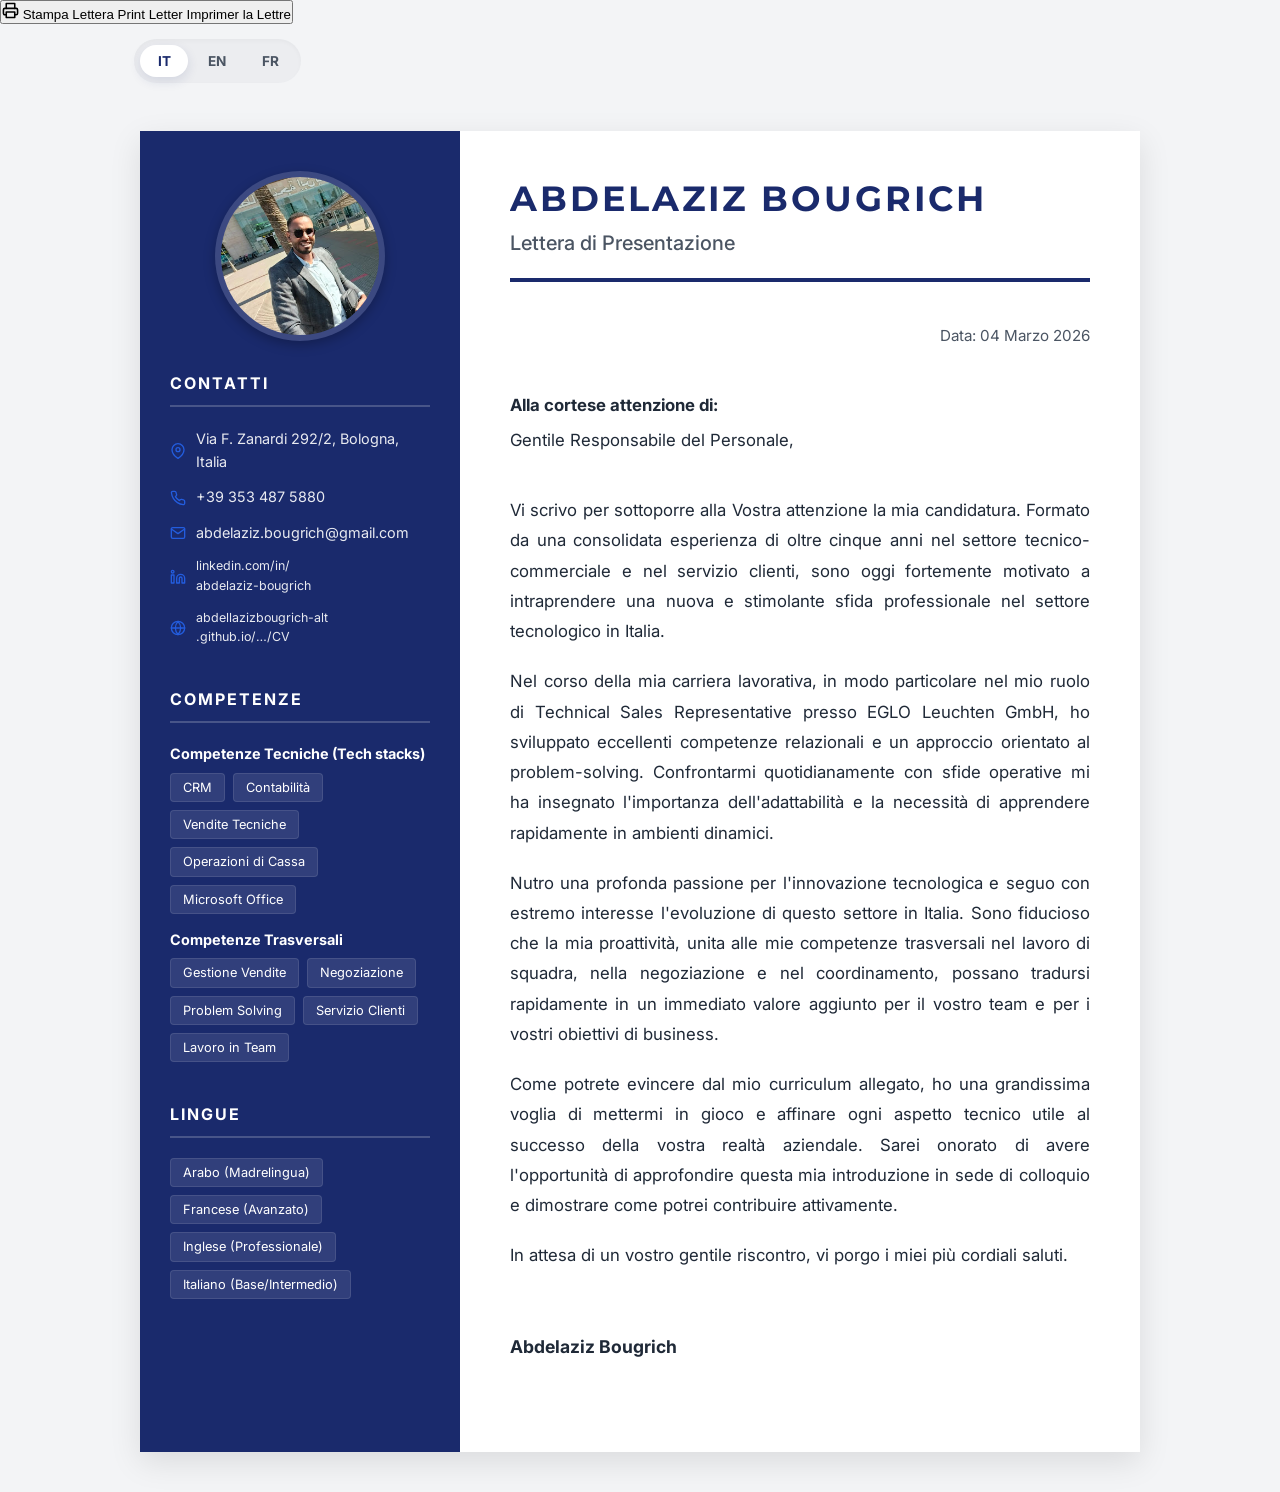
==== lettera.html @ 595cf54c "updates" ====
<!DOCTYPE html>
<html lang="it">

<head>
    <meta charset="UTF-8">
    <meta name="viewport" content="width=device-width, initial-scale=1.0">
    <title>Lettera di Presentazione | Abdelaziz Bougrich</title>
    <!-- SEO & Accessibility -->
    <meta name="description" content="Lettera di Presentazione professionale di Abdelaziz Bougrich.">
    <link rel="icon" type="image/svg+xml"
        href="data:image/svg+xml,<svg xmlns='http://www.w3.org/2000/svg' viewBox='0 0 32 32'><rect width='32' height='32' rx='6' fill='%231a2a6c'/><text x='16' y='22' font-family='sans-serif' font-size='13' font-weight='700' fill='white' text-anchor='middle'>AB</text></svg>">
    <link rel="stylesheet" href="style.css">
</head>

<body>
    <!-- Language Toggles -->
    <input type="radio" name="lang-switch" id="lang-it" checked class="lang-toggle">
    <input type="radio" name="lang-switch" id="lang-en" class="lang-toggle">
    <input type="radio" name="lang-switch" id="lang-fr" class="lang-toggle">

    <!-- Floating Print Button (CSS-driven language label) -->
    <button class="print-btn no-print" onclick="window.print()" aria-label="Print">
        <svg xmlns="http://www.w3.org/2000/svg" width="17" height="17" viewBox="0 0 24 24" fill="none"
            stroke="currentColor" stroke-width="2.2" stroke-linecap="round" stroke-linejoin="round">
            <polyline points="6 9 6 2 18 2 18 9" />
            <path d="M6 18H4a2 2 0 0 1-2-2v-5a2 2 0 0 1 2-2h16a2 2 0 0 1 2 2v5a2 2 0 0 1-2 2h-2" />
            <rect x="6" y="14" width="12" height="8" />
        </svg>
        <span class="print-label-it">Stampa Lettera</span>
        <span class="print-label-en">Print Letter</span>
        <span class="print-label-fr">Imprimer la Lettre</span>
    </button>

    <div class="top-bar no-print">
        <div class="lang-controls">
            <label for="lang-it" class="lang-btn">IT</label>
            <label for="lang-en" class="lang-btn">EN</label>
            <label for="lang-fr" class="lang-btn">FR</label>
        </div>
    </div>

    <div class="cv-wrapper">
        <!-- Sidebar: Info, Skills, Languages -->
        <aside class="sidebar">
            <div class="photo-container">
                <img src="profile-placeholder.jpg" alt="Abdelaziz Bougrich" class="profile-photo">
            </div>

            <div class="sidebar-section">
                <h2 data-lang="it">Contatti</h2>
                <h2 data-lang="en">Contact</h2>
                <h2 data-lang="fr">Contacts</h2>

                <div class="contact-info">
                    <p>
                        <svg xmlns="http://www.w3.org/2000/svg" width="16" height="16" viewBox="0 0 24 24" fill="none"
                            stroke="currentColor" stroke-width="2" stroke-linecap="round" stroke-linejoin="round"
                            class="contact-icon">
                            <path d="M21 10c0 7-9 13-9 13s-9-6-9-13a9 9 0 0 1 18 0z"></path>
                            <circle cx="12" cy="10" r="3"></circle>
                        </svg>
                        <span data-lang="it">Via F. Zanardi 292/2, Bologna, Italia</span><span data-lang="en">Via F.
                            Zanardi 292/2, Bologna, Italy</span><span data-lang="fr">Via F. Zanardi 292/2, Bologne,
                            Italie</span>
                    </p>
                    <p>
                        <svg xmlns="http://www.w3.org/2000/svg" width="16" height="16" viewBox="0 0 24 24" fill="none"
                            stroke="currentColor" stroke-width="2" stroke-linecap="round" stroke-linejoin="round"
                            class="contact-icon">
                            <path
                                d="M22 16.92v3a2 2 0 0 1-2.18 2 19.79 19.79 0 0 1-8.63-3.07 19.5 19.5 0 0 1-6-6 19.79 19.79 0 0 1-3.07-8.67A2 2 0 0 1 4.11 2h3a2 2 0 0 1 2 1.72 12.84 12.84 0 0 0 .7 2.81 2 2 0 0 1-.45 2.11L8.09 9.91a16 16 0 0 0 6 6l1.27-1.27a2 2 0 0 1 2.11-.45 12.84 12.84 0 0 0 2.81.7A2 2 0 0 1 22 16.92z">
                            </path>
                        </svg>
                        <a href="tel:+393534875880" style="color: inherit; text-decoration: none;">+39 353 487 5880</a>
                    </p>
                    <p>
                        <svg xmlns="http://www.w3.org/2000/svg" width="16" height="16" viewBox="0 0 24 24" fill="none"
                            stroke="currentColor" stroke-width="2" stroke-linecap="round" stroke-linejoin="round"
                            class="contact-icon">
                            <path d="M4 4h16c1.1 0 2 .9 2 2v12c0 1.1-.9 2-2 2H4c-1.1 0-2-.9-2-2V6c0-1.1.9-2 2-2z">
                            </path>
                            <polyline points="22,6 12,13 2,6"></polyline>
                        </svg>
                        <a href="https://mail.google.com/mail/?view=cm&fs=1&to=abdelaziz.bougrich@gmail.com&su=Candidatura%20-%20Abdelaziz%20Bougrich"
                            target="_blank"
                            style="color: inherit; text-decoration: none;">abdelaziz.bougrich@gmail.com</a>
                    </p>
                    <p>
                        <svg xmlns="http://www.w3.org/2000/svg" width="16" height="16" viewBox="0 0 24 24" fill="none"
                            stroke="currentColor" stroke-width="2" stroke-linecap="round" stroke-linejoin="round"
                            class="contact-icon">
                            <path d="M16 8a6 6 0 0 1 6 6v7h-4v-7a2 2 0 0 0-2-2 2 2 0 0 0-2 2v7h-4v-7a6 6 0 0 1 6-6z">
                            </path>
                            <rect x="2" y="9" width="4" height="12"></rect>
                            <circle cx="4" cy="4" r="2"></circle>
                        </svg>
                        <a href="https://www.linkedin.com/in/abdelaziz-bougrich-a13671155/" target="_blank"
                            style="color: inherit; text-decoration: none; word-break: break-all; font-size: 0.78rem;">linkedin.com/in/<br>abdelaziz-bougrich</a>
                    </p>
                    <p>
                        <svg xmlns="http://www.w3.org/2000/svg" width="16" height="16" viewBox="0 0 24 24" fill="none"
                            stroke="currentColor" stroke-width="2" stroke-linecap="round" stroke-linejoin="round"
                            class="contact-icon">
                            <circle cx="12" cy="12" r="10"></circle>
                            <line x1="2" y1="12" x2="22" y2="12"></line>
                            <path
                                d="M12 2a15.3 15.3 0 0 1 4 10 15.3 15.3 0 0 1-4 10 15.3 15.3 0 0 1-4-10 15.3 15.3 0 0 1 4-10z">
                            </path>
                        </svg>
                        <a href="https://abdellazizbougrich-alt.github.io/Bougrich-abdelaziz-CV/" target="_blank"
                            style="color: inherit; text-decoration: none; word-break: break-all; font-size: 0.78rem;">abdellazizbougrich-alt<br>.github.io/…/CV</a>
                    </p>
                </div>
            </div>

            <div class="sidebar-section">
                <h2 data-lang="it">Competenze</h2>
                <h2 data-lang="en">Skills</h2>
                <h2 data-lang="fr">Compétences</h2>

                <strong style="display: block; margin-bottom: 8px; font-size: 0.9em; color: var(--accent);"
                    data-lang="it">Competenze Tecniche (Tech stacks)</strong>
                <strong style="display: block; margin-bottom: 8px; font-size: 0.9em; color: var(--accent);"
                    data-lang="en">Hard Skills (Tech stacks)</strong>
                <strong style="display: block; margin-bottom: 8px; font-size: 0.9em; color: var(--accent);"
                    data-lang="fr">Compétences Techniques</strong>

                <div class="skills-list" style="margin-bottom: 15px;">
                    <span class="skill-pill">CRM</span>
                    <span class="skill-pill" data-lang="it">Contabilità</span><span class="skill-pill"
                        data-lang="en">Accounting</span><span class="skill-pill" data-lang="fr">Comptabilité</span>
                    <span class="skill-pill" data-lang="it">Vendite Tecniche</span><span class="skill-pill"
                        data-lang="en">Technical Sales</span><span class="skill-pill" data-lang="fr">Ventes
                        Techniques</span>
                    <span class="skill-pill" data-lang="it">Operazioni di Cassa</span><span class="skill-pill"
                        data-lang="en">Cashiering</span><span class="skill-pill" data-lang="fr">Tenue de Caisse</span>
                    <span class="skill-pill">Microsoft Office</span>
                </div>

                <strong style="display: block; margin-bottom: 8px; font-size: 0.9em; color: var(--accent);"
                    data-lang="it">Competenze Trasversali</strong>
                <strong style="display: block; margin-bottom: 8px; font-size: 0.9em; color: var(--accent);"
                    data-lang="en">Soft Skills</strong>
                <strong style="display: block; margin-bottom: 8px; font-size: 0.9em; color: var(--accent);"
                    data-lang="fr">Compétences Transversales</strong>

                <div class="skills-list">
                    <span class="skill-pill" data-lang="it">Gestione Vendite</span><span class="skill-pill"
                        data-lang="en">Sales Management</span><span class="skill-pill" data-lang="fr">Gestion des
                        Ventes</span>
                    <span class="skill-pill" data-lang="it">Negoziazione</span><span class="skill-pill"
                        data-lang="en">Negotiation</span><span class="skill-pill" data-lang="fr">Négociation</span>
                    <span class="skill-pill" data-lang="it">Problem Solving</span><span class="skill-pill"
                        data-lang="en">Problem Solving</span><span class="skill-pill" data-lang="fr">Résolution de
                        Problèmes</span>
                    <span class="skill-pill" data-lang="it">Servizio Clienti</span><span class="skill-pill"
                        data-lang="en">Customer Service</span><span class="skill-pill" data-lang="fr">Service
                        Client</span>
                    <span class="skill-pill" data-lang="it">Lavoro in Team</span><span class="skill-pill"
                        data-lang="en">Teamwork</span><span class="skill-pill" data-lang="fr">Travail en Équipe</span>
                </div>
            </div>

            <div class="sidebar-section">
                <h2 data-lang="it">Lingue</h2>
                <h2 data-lang="en">Languages</h2>
                <h2 data-lang="fr">Langues</h2>
                <div class="languages-list">
                    <span class="skill-pill" data-lang="it">Arabo (Madrelingua)</span><span class="skill-pill"
                        data-lang="en">Arabic (Native)</span><span class="skill-pill" data-lang="fr">Arabe
                        (Maternel)</span>
                    <span class="skill-pill" data-lang="it">Francese (Avanzato)</span><span class="skill-pill"
                        data-lang="en">French (Advanced)</span><span class="skill-pill" data-lang="fr">Français
                        (Avancé)</span>
                    <span class="skill-pill" data-lang="it">Inglese (Professionale)</span><span class="skill-pill"
                        data-lang="en">English (Professional)</span><span class="skill-pill" data-lang="fr">Anglais
                        (Professionnel)</span>
                    <span class="skill-pill" data-lang="it">Italiano (Base/Intermedio)</span><span class="skill-pill"
                        data-lang="en">Italian (Basic/Interm.)</span><span class="skill-pill" data-lang="fr">Italien
                        (Base/Interm.)</span>
                </div>
            </div>
        </aside>

        <!-- Main Content: Cover Letter Text -->
        <main class="main-content letter-content">
            <header>
                <h1>ABDELAZIZ BOUGRICH</h1>
                <p class="subtitle" data-lang="it">Lettera di Presentazione</p>
                <p class="subtitle" data-lang="en">Cover Letter</p>
                <p class="subtitle" data-lang="fr">Lettre de Motivation</p>
            </header>

            <section class="letter-body">
                <p class="letter-date" data-lang="it">Data: 04 Marzo 2026</p>
                <p class="letter-date" data-lang="en">Date: March 04, 2026</p>
                <p class="letter-date" data-lang="fr">Date : 04 Mars 2026</p>

                <div class="letter-recipient" data-lang="it">
                    <p><strong>Alla cortese attenzione di:</strong></p>
                    <p>Gentile Responsabile del Personale,</p>
                </div>
                <div class="letter-recipient" data-lang="en">
                    <p><strong>To the attention of:</strong></p>
                    <p>Dear Hiring Manager,</p>
                </div>
                <div class="letter-recipient" data-lang="fr">
                    <p><strong>À l'attention de :</strong></p>
                    <p>Madame, Monsieur le Responsable du Recrutement,</p>
                </div>

                <div class="letter-text" data-lang="it">
                    <p>Vi scrivo per sottoporre alla Vostra attenzione la mia candidatura. Formato da una consolidata
                        esperienza di oltre cinque anni nel settore tecnico-commerciale e nel servizio clienti, sono
                        oggi fortemente motivato a intraprendere una nuova e stimolante sfida professionale nel settore
                        tecnologico in Italia.</p>
                    <p>Nel corso della mia carriera lavorativa, in modo particolare nel mio ruolo di Technical Sales
                        Representative presso EGLO Leuchten GmbH, ho sviluppato eccellenti competenze relazionali e un
                        approccio orientato al problem-solving. Confrontarmi quotidianamente con sfide operative mi ha
                        insegnato l'importanza dell'adattabilità e la necessità di apprendere rapidamente in ambienti
                        dinamici.</p>
                    <p>Nutro una profonda passione per l'innovazione tecnologica e seguo con estremo interesse
                        l'evoluzione di questo settore in Italia. Sono fiducioso che la mia proattività, unita alle mie
                        competenze trasversali nel lavoro di squadra, nella negoziazione e nel coordinamento, possano
                        tradursi rapidamente in un immediato valore aggiunto per il vostro team e per i vostri obiettivi
                        di business.</p>
                    <p>Come potrete evincere dal mio curriculum allegato, ho una grandissima voglia di mettermi in gioco
                        e affinare ogni aspetto tecnico utile al successo della vostra realtà aziendale. Sarei onorato
                        di avere l'opportunità di approfondire questa mia introduzione in sede di colloquio e dimostrare
                        come potrei contribuire attivamente.</p>
                    <p>In attesa di un vostro gentile riscontro, vi porgo i miei più cordiali saluti.</p>
                </div>

                <div class="letter-text" data-lang="en">
                    <p>I am writing to express my strong interest in joining your team. With a solid background of over
                        five years in technical sales and customer service, I am highly motivated to embark on a new and
                        exciting professional challenge in the technology sector in Italy.</p>
                    <p>Over the course of my career, particularly in my role as a Technical Sales Representative at EGLO
                        Leuchten GmbH, I have developed excellent interpersonal skills and a problem-solving-oriented
                        approach. Facing daily operational challenges has taught me the importance of adaptability and
                        the ability to learn quickly in fast-paced environments.</p>
                    <p>I have a deep passion for technological innovation and closely follow the evolution of this
                        sector in Italy. I am confident that my proactivity, coupled with my soft skills in teamwork,
                        negotiation, and coordination, will quickly translate into immediate added value for your team
                        and business objectives.</p>
                    <p>As you can see from my enclosed resume, I am eager to take on new challenges and refine every
                        technical aspect necessary for the success of your company. I would be honored to have the
                        opportunity to further discuss my qualifications in an interview and demonstrate how I can
                        actively contribute to your organization.</p>
                    <p>I look forward to hearing from you. Sincerely,</p>
                </div>

                <div class="letter-text" data-lang="fr">
                    <p>Je vous écris pour vous soumettre ma candidature. Fort d'une expérience consolidée de plus de
                        cinq ans dans le domaine technico-commercial et le service client, je suis aujourd'hui très
                        motivé pour relever un nouveau défi professionnel stimulant dans le secteur technologique en
                        Italie.</p>
                    <p>Au cours de ma carrière, notamment dans mon rôle de Représentant Technico-Commercial chez EGLO
                        Leuchten GmbH, j'ai développé d'excellentes compétences relationnelles et une approche axée sur
                        la résolution de problèmes. Confronter les défis opérationnels au quotidien m'a appris
                        l'importance de l'adaptabilité et la nécessité d'apprendre rapidement dans des environnements
                        dynamiques.</p>
                    <p>Je nourris une profonde passion pour l'innovation technologique et je suis avec grand intérêt
                        l'évolution de ce secteur en Italie. Je suis convaincu que ma proactivité, associée à mes
                        compétences transversales en travail d'équipe, négociation et coordination, pourront se traduire
                        rapidement par une valeur ajoutée immédiate pour votre équipe et vos objectifs commerciaux.</p>
                    <p>Comme vous pourrez le constater dans mon curriculum vitae ci-joint, j'ai une grande envie de me
                        lancer de nouveaux défis et d'affiner chaque aspect technique utile au succès de votre
                        entreprise. Je serais honoré d'avoir l'opportunité d'approfondir cette introduction lors d'un
                        entretien et de démontrer comment je pourrais contribuer activement.</p>
                    <p>Dans l'attente de votre réponse, je vous prie d'agréer, Madame, Monsieur, l'expression de mes
                        salutations distinguées.</p>
                </div>

                <div class="letter-signature">
                    <p><strong>Abdelaziz Bougrich</strong></p>
                </div>
            </section>
        </main>
    </div>

</body>

</html>
---- style.css ----
@import url('https://fonts.googleapis.com/css2?family=Inter:wght@300;400;500;600;700;800&family=Montserrat:wght@600;700;800&display=swap');

:root {
    /* Color Palette */
    --primary-navy: #1a2a6c;
    --sidebar-text: #ffffff;
    --main-bg: #ffffff;
    --text-dark: #1f2937;
    --text-muted: #4b5563;
    --accent-blue: #2563eb;
    --border-color: #e5e7eb;
    
    /* Typography */
    --font-family: 'Inter', -apple-system, BlinkMacSystemFont, 'Segoe UI', Roboto, sans-serif;
    --font-display: 'Montserrat', 'Inter', sans-serif;
}

* {
    margin: 0;
    padding: 0;
    box-sizing: border-box;
}

body {
    font-family: var(--font-family);
    background-color: #f3f4f6;
    color: var(--text-dark);
    line-height: 1.5;
    -webkit-font-smoothing: antialiased;
}

.cv-wrapper {
    max-width: 1000px;
    margin: 40px auto;
    background: var(--main-bg);
    display: grid;
    grid-template-columns: 320px 1fr;
    min-height: 297mm; /* Standard A4 height */
    box-shadow: 0 10px 30px rgba(0, 0, 0, 0.1);
}

/* ---- Top bar (lang switcher) ---- */
.top-bar {
    max-width: 1060px;
    margin: 0 auto;
    display: flex;
    align-items: center;
    justify-content: flex-start;
    padding: 14px 24px 8px;
    gap: 10px;
}

.lang-controls {
    display: flex;
    gap: 4px;
    background: rgba(229, 231, 235, 0.5);
    padding: 6px;
    border-radius: 30px;
    box-shadow: inset 0 2px 4px rgba(0,0,0,0.03);
}

/* ---- Language Toggle Inputs (hidden) ---- */
.lang-toggle {
    display: none;
}

/* ---- Language Button Pills ---- */
.lang-btn {
    display: inline-flex;
    align-items: center;
    justify-content: center;
    cursor: pointer;
    font-size: 0.85rem;
    font-weight: 700;
    color: var(--text-muted);
    background: transparent;
    padding: 6px 16px;
    border-radius: 20px;
    transition: all 0.3s cubic-bezier(0.4, 0, 0.2, 1);
    min-width: 48px;
    text-align: center;
}

.lang-btn:hover {
    color: var(--primary-navy);
    background: rgba(255, 255, 255, 0.5);
}

/* Active tab highlight */
#lang-it:checked ~ .top-bar .lang-controls label[for="lang-it"],
#lang-en:checked ~ .top-bar .lang-controls label[for="lang-en"],
#lang-fr:checked ~ .top-bar .lang-controls label[for="lang-fr"] {
    background: #fff;
    color: var(--primary-navy);
    box-shadow: 0 4px 12px rgba(26, 42, 108, 0.12);
}

/* ---- Contact Info SVGs ---- */
.contact-info p {
    font-size: 0.95rem;
    line-height: 1.6;
    margin-bottom: 14px;
    display: flex;
    align-items: flex-start;
    gap: 12px;
}

.contact-icon {
    flex-shrink: 0;
    margin-top: 2px;
    color: var(--accent-blue);
}


/* ---- Content Visibility by Language ---- */
/* Inside the CV/Letter wrapper */
#lang-it:checked ~ .cv-wrapper [data-lang]:not([data-lang="it"]),
#lang-en:checked ~ .cv-wrapper [data-lang]:not([data-lang="en"]),
#lang-fr:checked ~ .cv-wrapper [data-lang]:not([data-lang="fr"]) {
    display: none !important;
}

/* CTA bar — outside .cv-wrapper, needs its own rule */
#lang-it:checked ~ .cta-bar [data-lang]:not([data-lang="it"]),
#lang-en:checked ~ .cta-bar [data-lang]:not([data-lang="en"]),
#lang-fr:checked ~ .cta-bar [data-lang]:not([data-lang="fr"]) {
    display: none !important;
}

/* ---- .no-print utility ---- */
@media print {
    .no-print {
        display: none !important;
    }
}

.sidebar {
    background-color: var(--primary-navy);
    color: var(--sidebar-text);
    padding: 40px 30px;
}

.photo-container {
    width: 170px;
    height: 170px;
    margin: 0 auto 30px;
    border-radius: 50%;
    background-color: rgba(255, 255, 255, 0.15);
    padding: 6px;
    box-shadow: 0 4px 12px rgba(0, 0, 0, 0.25);
}

.profile-photo {
    width: 100%;
    height: 100%;
    object-fit: cover;
    border-radius: 50%;
    display: block;
}

.sidebar-section {
    margin-bottom: 40px;
}

.sidebar-section h2 {
    font-size: 1rem;
    text-transform: uppercase;
    letter-spacing: 2px;
    margin-bottom: 20px;
    border-bottom: 2px solid rgba(255, 255, 255, 0.2);
    padding-bottom: 10px;
    font-weight: 700;
}

.contact-info p {
    font-size: 0.9rem;
    margin-bottom: 12px;
    display: flex;
    align-items: center;
    gap: 10px;
    opacity: 0.9;
}

.skills-list, .languages-list {
    display: flex;
    flex-wrap: wrap;
    gap: 8px;
    list-style: none;
}

.skill-pill {
    background: rgba(255, 255, 255, 0.1);
    padding: 4px 12px;
    border-radius: 4px;
    font-size: 0.8rem;
    border: 1px solid rgba(255, 255, 255, 0.1);
}

/* Main Content Styles */
.main-content {
    background: var(--main-bg);
    padding: 50px;
}

header {
    margin-bottom: 40px;
    border-bottom: 4px solid var(--primary-navy);
    padding-bottom: 20px;
}

header h1 {
    font-family: var(--font-display);
    font-size: 2.2rem;
    font-weight: 700;
    color: var(--primary-navy);
    line-height: 1.05;
    letter-spacing: 3px;
    text-transform: uppercase;
    white-space: nowrap;          /* desktop: one line  */
    overflow: hidden;
    text-overflow: ellipsis;
    margin-bottom: 10px;
}

header .subtitle {
    font-size: 1.25rem;
    color: var(--text-muted);
    font-weight: 500;
}

section {
    margin-bottom: 40px;
}

section h2 {
    font-size: 1.4rem;
    color: var(--primary-navy);
    text-transform: uppercase;
    letter-spacing: 1px;
    margin-bottom: 20px;
    display: flex;
    align-items: center;
    gap: 12px;
    font-weight: 700;
}

.profile-grid {
    display: grid;
    gap: 20px;
    margin-bottom: 10px;
}

.profile-variant {
    background: #f9fafb;
    padding: 20px;
    border-left: 4px solid var(--primary-navy);
}

.profile-variant em {
    display: block;
    font-size: 0.75rem;
    font-weight: 700;
    text-transform: uppercase;
    color: var(--text-muted);
    margin-bottom: 8px;
    font-style: normal;
}

.experience-item, .education-item {
    margin-bottom: 25px;
    position: relative;
}

/* Education Timeline layout */
#formazione {
    position: relative;
}

.education-item {
    padding-left: 20px;
}

.education-item::before {
    content: '';
    position: absolute;
    left: 0;
    top: 5px;
    bottom: -25px;
    width: 2px;
    background: var(--border-color);
}

.education-item:last-child::before {
    bottom: 0;
}

.education-item::after {
    content: '';
    position: absolute;
    left: -4px;
    top: 6px;
    width: 10px;
    height: 10px;
    border-radius: 50%;
    background: var(--accent-blue);
    border: 2px solid var(--main-bg);
}

.item-header {
    display: flex;
    justify-content: space-between;
    align-items: flex-start;
    margin-bottom: 5px;
}

.item-title {
    font-size: 1.1rem;
    font-weight: 700;
    color: var(--text-dark);
}

.item-meta {
    font-size: 0.9rem;
    color: var(--accent-blue);
    font-weight: 600;
}

.item-date {
    font-size: 0.85rem;
    color: var(--text-muted);
    font-weight: 500;
}

.item-content {
    font-size: 0.95rem;
    color: var(--text-muted);
}

.item-content ul {
    margin-top: 10px;
    padding-left: 20px;
}

.item-content li {
    margin-bottom: 5px;
}

.gdpr-footer {
    margin-top: 50px;
    padding-top: 20px;
    border-top: 1px solid var(--border-color);
    font-size: 0.75rem;
    color: var(--text-muted);
    font-style: italic;
    line-height: 1.5;
}

/* Letter Specific Styles */
.letter-content {
    display: flex;
    flex-direction: column;
}

.letter-body {
    font-size: 1.05rem;
    line-height: 1.8;
    color: var(--text-dark);
}

.letter-date {
    text-align: right;
    margin-bottom: 40px;
    font-size: 0.95rem;
    color: var(--text-muted);
}

.letter-recipient p {
    margin-bottom: 5px;
}

.letter-recipient {
    margin-bottom: 40px;
}

.letter-text p {
    margin-bottom: 20px;
    text-align: justify;
}

.letter-signature {
    margin-top: 60px;
    font-size: 1.1rem;
}

/* ============================================================
   PRINT — A4 OPTIMISED
   ============================================================ */
@page {
    size: A4;
    margin: 0;
}

@media print {
    /* Disable all animations for print so elements aren't trapped at opacity: 0 */
    *, *::before, *::after {
        animation: none !important;
        transition: none !important;
        opacity: 1 !important;
        transform: none !important;
    }

    /* Hide UI chrome */
    .top-bar,
    .lang-controls,
    .print-btn,
    .cta-bar {
        display: none !important;
    }

    body {
        background: #fff;
        margin: 0;
        padding: 0;
    }

    /* Layout for print */
    .cv-wrapper {
        margin: 0;
        box-shadow: none;
        width: 100%;
        display: flex !important;
        background: #fff;
    }

    /* Sidebar takes fixed width, main takes the rest */
    .sidebar {
        width: 260px;
        flex-shrink: 0;
        background-color: var(--primary-navy) !important;
        -webkit-print-color-adjust: exact;
        print-color-adjust: exact;
        color: #ffffff !important;
        min-height: 100vh;
    }

    .main-content {
        flex: 1;
        padding: 36px 40px;
    }



    /* Force pill colours */
    .skill-pill {
        background: rgba(255,255,255,0.15) !important;
        -webkit-print-color-adjust: exact;
        print-color-adjust: exact;
        border: 1px solid rgba(255,255,255,0.25);
    }

    /* Force profile-variant background */
    .profile-variant {
        background-color: #f3f4f6 !important;
        -webkit-print-color-adjust: exact;
        print-color-adjust: exact;
    }

    /* Shrink typography just a touch for A4 fit */
    header h1 {
        font-size: 2.4rem;
    }



}

/* ============================================================
   RESPONSIVE — TABLET  (max-width: 850px)
   ============================================================ */
@media screen and (max-width: 850px) {
    body {
        background-color: #f3f4f6;
        overflow-x: hidden;          /* prevent horizontal scroll */
    }

    /* Language bar wraps nicely */
    .lang-controls {
        padding: 16px 0 8px;
    }
    .lang-btn {
        padding: 8px 18px;
        font-size: 0.95rem;
    }

    /* Stack sidebar on top of main content */
    .cv-wrapper {
        grid-template-columns: 1fr;
        margin: 20px auto;
        max-width: 100%;
    }

    .sidebar {
        padding: 30px 24px;
        border-radius: 0;
        text-align: center;         /* centre all sidebar text on mobile */
    }

    /* Centre sidebar lists */
    .skills-list,
    .languages-list {
        justify-content: center;
    }

    /* Contact info: left-align for readability */
    .contact-info {
        text-align: left;
    }

    /* Centre the headshot */
    .photo-container {
        width: 140px;
        height: 140px;
        margin: 0 auto 16px;
    }

    /* Centre the availability badge */
    .availability-badge {
        margin: 0 auto 20px;
    }

    /* Main content breathes */
    .main-content {
        padding: 30px 24px;
    }

    /* Name: allow wrap + tighter letter-spacing on tablet */
    header h1 {
        font-size: 1.9rem;
        letter-spacing: 2px;
        white-space: normal;
        overflow: visible;
        text-overflow: clip;
    }
    header .subtitle {
        font-size: 1.05rem;
    }

    section h2 {
        font-size: 1.2rem;
        justify-content: flex-start;
    }

    /* Experience date wraps rather than overlapping */
    .item-header {
        flex-wrap: wrap;
        gap: 4px;
    }
    .item-date {
        width: 100%;
        font-size: 0.8rem;
    }
}

/* ============================================================
   RESPONSIVE — MOBILE  (max-width: 480px)
   ============================================================ */
@media screen and (max-width: 480px) {
    /* Wrapper flush to viewport edges */
    .cv-wrapper {
        margin: 0;
        box-shadow: none;
        border-radius: 0;
    }

    /* Sidebar compact */
    .sidebar {
        padding: 24px 20px;
    }

    /* Smaller headshot */
    .photo-container {
        width: 110px;
        height: 110px;
        margin: 0 auto 20px;
    }

    /* Main content tight padding */
    .main-content {
        padding: 24px 18px;
    }

    /* Hero name — wrap naturally, minimal letter-spacing on phones */
    header h1 {
        font-size: 1.5rem;
        line-height: 1.15;
        letter-spacing: 1px;
        white-space: normal;
        overflow-wrap: break-word;
    }
    header .subtitle {
        font-size: 0.95rem;
    }

    /* Section titles */
    section h2 {
        font-size: 1.05rem;
        letter-spacing: 0.5px;
    }

    /* Profile description text */
    .profile-variant {
        padding: 14px;
        font-size: 0.9rem;
    }

    /* Experience cards */
    .item-title {
        font-size: 0.95rem;
    }
    .item-meta {
        font-size: 0.8rem;
    }
    .item-content {
        font-size: 0.85rem;
    }
    .item-content ul {
        padding-left: 16px;
    }

    /* Skill pills — shrink slightly */
    .skill-pill {
        font-size: 0.72rem;
        padding: 4px 10px;
    }

    /* Language toggle — bigger tap targets */
    .lang-controls {
        padding: 12px 0 6px;
    }
    .lang-btn {
        padding: 10px 20px;
        font-size: 1rem;
        min-width: 56px;
        text-align: center;
        border-radius: 6px;
    }

    /* Letter specifics */
    .letter-date {
        text-align: left;
        margin-bottom: 24px;
    }
    .letter-signature {
        margin-top: 36px;
    }
}

/* ============================================================
   PREMIUM MICRO-ANIMATIONS & INTERACTIONS
   ============================================================ */

/* Page fade-in on load */
@keyframes fadeInUp {
    from {
        opacity: 0;
        transform: translateY(16px);
    }
    to {
        opacity: 1;
        transform: translateY(0);
    }
}

/* === Header Slide-In Animations === */

/* Photo : glisse depuis la gauche + fade-in */
@keyframes slideInFromLeft {
    from {
        opacity: 0;
        transform: translateX(-60px);
    }
    to {
        opacity: 1;
        transform: translateX(0);
    }
}

/* Nom & Titre : glissent depuis la droite + fade-in */
@keyframes slideInFromRight {
    from {
        opacity: 0;
        transform: translateX(60px);
    }
    to {
        opacity: 1;
        transform: translateX(0);
    }
}

@media screen {
    .cv-wrapper {
        animation: fadeInUp 0.55s ease both;
    }

    .sidebar {
        animation: fadeInUp 0.55s 0.05s ease both;
    }

    /* Photo de profil — slide depuis la gauche */
    .photo-container {
        animation: slideInFromLeft 0.9s ease-out both;
    }

    /* Nom (h1) — slide depuis la droite */
    .main-content > header h1 {
        animation: slideInFromRight 0.9s ease-out both;
    }

    /* Titre/Subtitle — slide depuis la droite avec léger délai */
    .main-content > header .subtitle {
        animation: slideInFromRight 0.9s 0.12s ease-out both;
    }

    .main-content > header,
    .main-content > section {
        animation: fadeInUp 0.5s ease both;
    }

    /* Override : le header lui-même n'anime plus globalement
       car ses enfants ont leurs propres animations */
    .main-content > header {
        animation: none;
    }

    .main-content > section:nth-child(2) { animation-delay: 0.10s; }
    .main-content > section:nth-child(3) { animation-delay: 0.18s; }
    .main-content > section:nth-child(4) { animation-delay: 0.26s; }
}

/* Skill pill hover — lift + glow */
.skill-pill {
    transition: transform 0.2s ease, background 0.2s ease, box-shadow 0.2s ease;
    cursor: default;
}

.skill-pill:hover {
    transform: translateY(-3px) scale(1.05);
    background: rgba(255, 255, 255, 0.22);
    box-shadow: 0 4px 10px rgba(0, 0, 0, 0.2);
}

/* Experience card hover — subtle left-accent pulse */
.experience-item {
    transition: box-shadow 0.25s ease, transform 0.2s ease;
    border-radius: 4px;
    padding: 4px 8px;
    margin-left: -8px;
}

.experience-item:hover {
    box-shadow: -3px 0 0 var(--accent-blue), 0 4px 16px rgba(37, 99, 235, 0.08);
    transform: translateX(3px);
}

/* Education item hover */
.education-item {
    transition: transform 0.2s ease;
}

.education-item:hover {
    transform: translateX(4px);
}

/* ============================================================
   FLOATING CTA ACTION BAR
   ============================================================ */
.cta-bar {
    position: fixed;
    bottom: 0;
    left: 0;
    right: 0;
    z-index: 1000;
    display: flex;
    justify-content: center;
    gap: 12px;
    padding: 12px 20px;
    background: rgba(255, 255, 255, 0.92);
    backdrop-filter: blur(12px);
    -webkit-backdrop-filter: blur(12px);
    border-top: 1px solid var(--border-color);
    box-shadow: 0 -4px 20px rgba(0, 0, 0, 0.08);
    transition: transform 0.4s cubic-bezier(0.4, 0, 0.2, 1);
}

/* Mobile Scroll Hiding */
@media screen and (max-width: 850px) {
    .cta-bar.cta-hidden {
        transform: translateY(120%);
    }
}

.cta-btn {
    display: inline-flex;
    align-items: center;
    gap: 8px;
    padding: 10px 20px;
    border-radius: 8px;
    font-family: var(--font-family);
    font-size: 0.88rem;
    font-weight: 700;
    text-decoration: none;
    cursor: pointer;
    transition: transform 0.18s ease, box-shadow 0.18s ease, filter 0.18s ease;
    white-space: nowrap;
}

@media screen and (max-width: 480px) {
    .cta-bar {
        flex-wrap: wrap;
        padding: 10px 14px;
        gap: 8px;
    }
    .cta-btn {
        flex: 1 1 calc(50% - 8px);
        justify-content: center;
        padding: 9px 8px;
        font-size: 0.82rem;
    }
}

.cta-btn:hover {
    transform: translateY(-2px);
    box-shadow: 0 6px 18px rgba(0, 0, 0, 0.18);
    filter: brightness(1.08);
}

/* Print CV button — matches the navy of the brand */
.cta-print {
    background: var(--primary-navy);
    color: #fff;
}

/* PDF / Download button — Slate accent */
.cta-pdf {
    background: #374151;
    color: #fff;
}

/* Email button — Accent Blue */
.cta-email {
    background: var(--accent-blue);
    color: #fff;
}

/* WhatsApp button — WhatsApp green */
.cta-whatsapp {
    background: #25d366;
    color: #fff;
}

/* Push page content up so CTA bar doesn't hide footer */
body {
    padding-bottom: 72px;
}

/* On desktop: move CTA to right-side vertical strip feel */
@media screen and (min-width: 851px) {
    .cta-bar {
        bottom: auto;
        top: 50%;
        left: auto;
        right: 16px;
        transform: translateY(-50%);
        flex-direction: column;
        width: auto;
        border-top: none;
        border-radius: 12px;
        padding: 12px;
        box-shadow: 0 4px 20px rgba(0, 0, 0, 0.12);
        gap: 8px;
    }

    .cta-btn {
        padding: 10px 16px;
        font-size: 0.82rem;
        justify-content: flex-start;
    }

    body {
        padding-bottom: 0;
    }
}

/* Hide CTA on print */
@media print {
    .cta-bar {
        display: none !important;
    }
    body {
        padding-bottom: 0;
    }
}


/* ============================================================
   AVAILABILITY BADGE
   ============================================================ */

/* Blinking green dot */
@keyframes dotBlink {
    0%, 100% { opacity: 1; }
    50%       { opacity: 0.3; }
}

/* Subtle pulse ring — desktop only, fires after slide-in settles */
@keyframes badgePulse {
    0%, 100% { box-shadow: 0 0 0 0   rgba(46, 125, 50, 0.55); }
    60%       { box-shadow: 0 0 0 8px rgba(46, 125, 50, 0);    }
}

.availability-badge {
    display: flex;
    align-items: center;
    gap: 10px;
    background: rgba(46, 125, 50, 0.18);
    border: 1px solid rgba(76, 175, 80, 0.45);
    border-radius: 30px;
    padding: 7px 15px;
    margin: 0 auto 8px;
    width: fit-content;
    max-width: 92%;
    max-height: 80px;          /* needed for collapse transition */
    overflow: hidden;
    /* Smooth show / hide */
    transition:
        opacity        0.4s ease,
        transform      0.35s ease,
        max-height     0.45s ease,
        padding-top    0.35s ease,
        padding-bottom 0.35s ease,
        margin-bottom  0.35s ease,
        border-color   0.3s ease;
}

/* Pulse only on desktop, starts after 1.2s (lets slide-in finish first) */
@media screen and (min-width: 851px) {
    .availability-badge:not(.badge-hidden) {
        animation: badgePulse 3s ease-in-out 1.2s infinite;
    }
}

/* ── Collapsed / hidden state ── */
.availability-badge.badge-hidden {
    opacity: 0;
    transform: translateY(-6px);
    max-height: 0;
    padding-top: 0;
    padding-bottom: 0;
    margin-bottom: 0;
    border-color: transparent;
    pointer-events: none;
}

/* ── Dot ── */
.badge-dot {
    width: 8px;
    height: 8px;
    min-width: 8px;
    border-radius: 50%;
    background: #4caf50;
    animation: dotBlink 2s ease-in-out infinite;
}

/* ── Text block ── */
.badge-text {
    display: flex;
    flex-direction: column;
    gap: 2px;
    line-height: 1.3;
}

.badge-status {
    display: block;
    font-size: 0.72rem;
    font-weight: 700;
    color: #a5d6a7;
    text-transform: uppercase;
    letter-spacing: 0.5px;
}

.badge-notice {
    display: block;
    font-size: 0.67rem;
    color: rgba(255, 255, 255, 0.7);
    font-weight: 400;
}


/* ── Mobile: compact sizing ── */
@media screen and (max-width: 850px) {
    .availability-badge {
        padding: 5px 13px;
        gap: 8px;
    }
    .badge-status { font-size: 0.68rem; }
    .badge-notice { font-size: 0.62rem; }
}

/* ============================================================
   DEGREES MODAL GALLERY
   ============================================================ */
/* Trigger Button - Individual Education Item */
.btn-view-degree {
    background: rgba(37, 99, 235, 0.08); /* Very soft blue background */
    color: var(--accent-blue);
    border: none;
    padding: 6px 14px;
    border-radius: 20px; /* Modern round pill */
    font-family: var(--font-family);
    font-size: 0.75rem;
    font-weight: 600;
    cursor: pointer;
    display: inline-flex;
    align-items: center;
    gap: 6px;
    margin-top: 10px;
    transition: all 0.25s cubic-bezier(0.4, 0, 0.2, 1);
}

.btn-view-degree:hover {
    background: var(--accent-blue);
    color: #fff;
    transform: translateY(-2px);
    box-shadow: 0 4px 12px rgba(37, 99, 235, 0.25);
}

.btn-view-degree svg {
    /* Hardcoded inline but good practice to enforce in CSS */
    flex-shrink: 0;
}

/* Modal Overlay */
.modal {
    display: none;
    position: fixed;
    z-index: 2000;
    left: 0;
    top: 0;
    width: 100%;
    height: 100%;
    background-color: rgba(15, 23, 42, 0.85); /* Deep slate semi-transparent */
    backdrop-filter: blur(8px);
    -webkit-backdrop-filter: blur(8px);
    opacity: 0;
    transition: opacity 0.3s ease;
    align-items: center;
    justify-content: center;
}

/* Modal Content Wrapper */
.modal-content-wrapper {
    position: relative;
    max-width: 900px;
    width: 90%;
    display: flex;
    flex-direction: column;
    align-items: center;
}

/* The Image */
.modal-content {
    max-width: 100%;
    max-height: 80vh;
    border-radius: 8px;
    box-shadow: 0 10px 40px rgba(0,0,0,0.5);
    object-fit: contain;
    background: #fff;
    padding: 10px;
}

/* Caption */
#modalCaption {
    margin-top: 16px;
    color: #fff;
    font-size: 1.1rem;
    font-weight: 600;
    text-align: center;
    letter-spacing: 0.5px;
}

/* Close Button (X) */
.modal-close {
    position: absolute;
    top: 20px;
    right: 30px;
    color: rgba(255, 255, 255, 0.7);
    font-size: 40px;
    font-weight: 300;
    line-height: 1;
    cursor: pointer;
    transition: color 0.2s ease;
    z-index: 2010;
}

.modal-close:hover {
    color: #fff;
}

/* Navigation Buttons (Prev/Next) */
.modal-nav {
    position: absolute;
    top: 50%;
    transform: translateY(-50%);
    background: rgba(255,255,255,0.1);
    color: white;
    border: none;
    padding: 16px;
    cursor: pointer;
    font-size: 24px;
    border-radius: 50%;
    transition: background 0.3s ease, transform 0.2s ease;
    display: flex;
    align-items: center;
    justify-content: center;
    width: 56px;
    height: 56px;
}

.modal-nav:hover {
    background: rgba(255,255,255,0.3);
    transform: translateY(-50%) scale(1.05);
}

.prev-btn {
    left: -70px;
}

.next-btn {
    right: -70px;
}

/* Responsive Modal Adjustments */
@media screen and (max-width: 850px) {
    .modal-close {
        top: 10px;
        right: 20px;
        font-size: 35px;
    }
    .modal-nav {
        width: 44px;
        height: 44px;
        font-size: 18px;
        padding: 10px;
    }
    .prev-btn { left: 10px; }
    .next-btn { right: 10px; }
    
    .modal-content-wrapper {
        width: 100%;
        padding: 0 10px;
    }
}
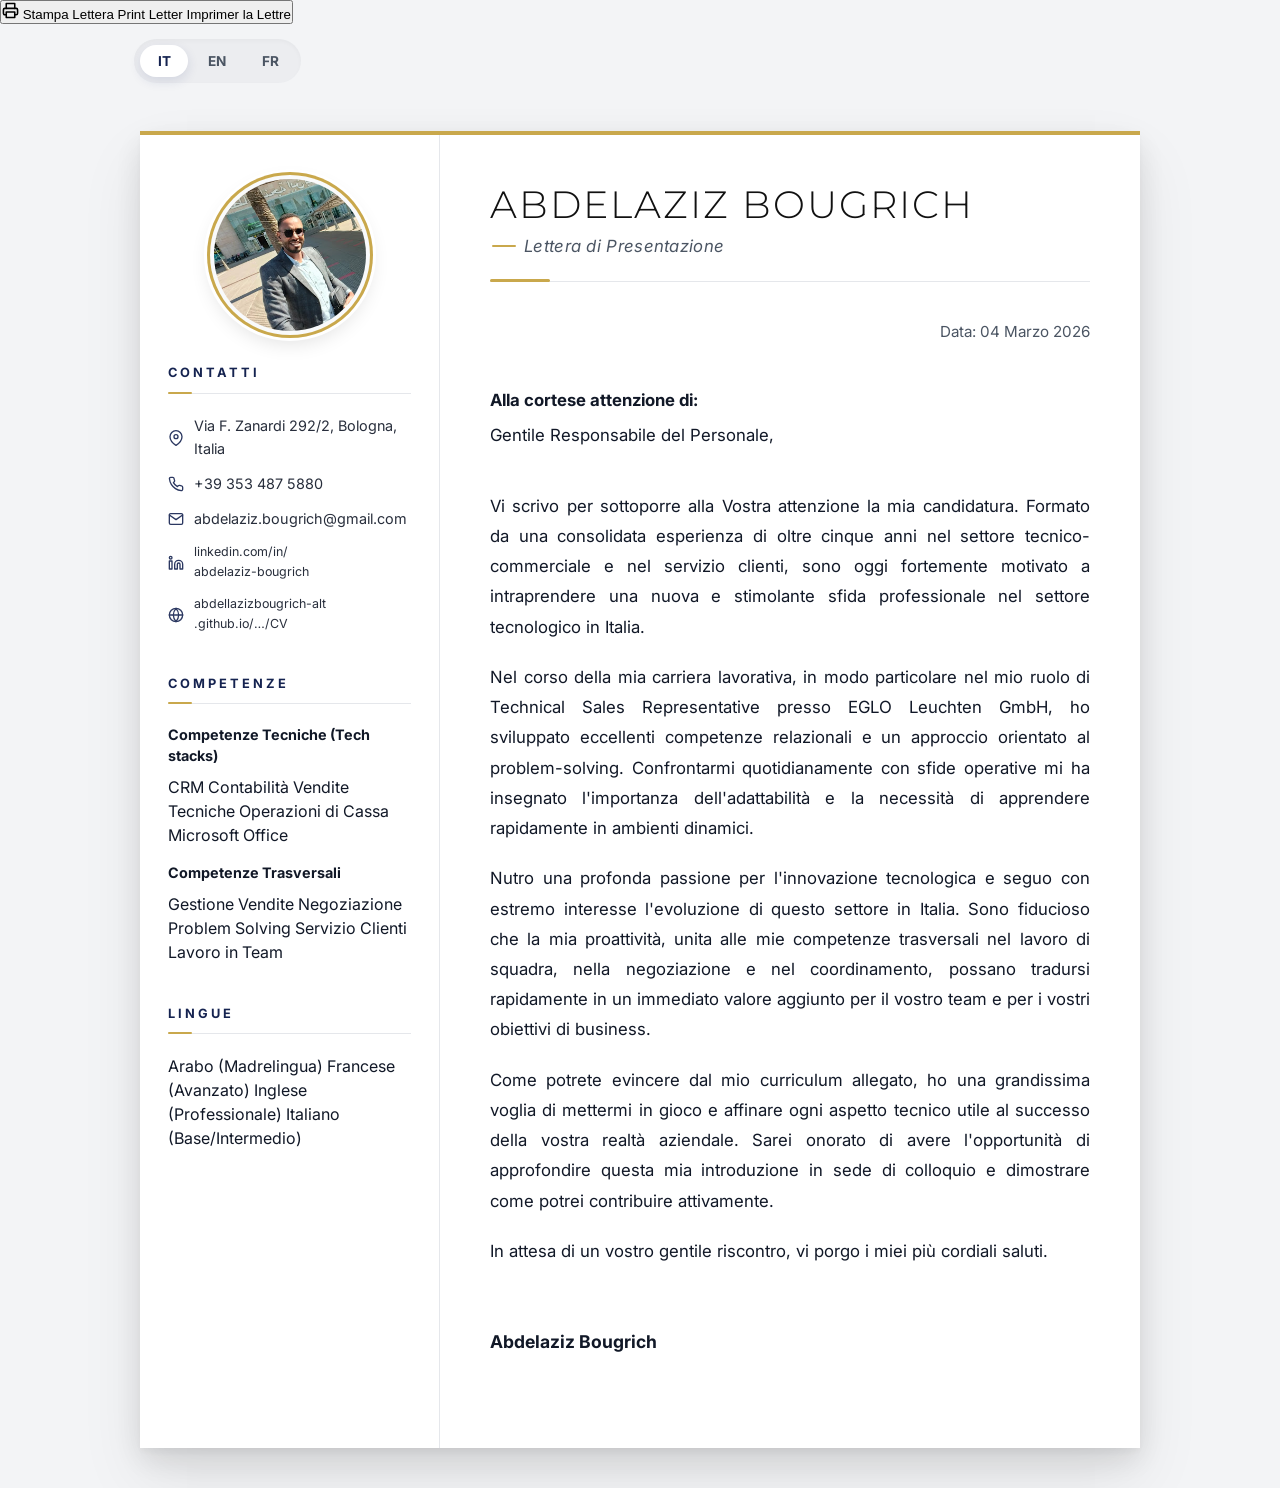
==== commit e77907b6: "radical changes" ====
--- a/lettera.html
+++ b/lettera.html
@@ -185,7 +185,7 @@
         <!-- Main Content: Cover Letter Text -->
         <main class="main-content letter-content">
             <header>
-                <h1>ABDELAZIZ BOUGRICH</h1>
+                <h1><span class="first-name">Abdelaziz</span> <span class="last-name">BOUGRICH</span></h1>
                 <p class="subtitle" data-lang="it">Lettera di Presentazione</p>
                 <p class="subtitle" data-lang="en">Cover Letter</p>
                 <p class="subtitle" data-lang="fr">Lettre de Motivation</p>
--- a/style.css
+++ b/style.css
@@ -1,18 +1,23 @@
-@import url('https://fonts.googleapis.com/css2?family=Inter:wght@300;400;500;600;700;800&family=Montserrat:wght@600;700;800&display=swap');
+@import url('https://fonts.googleapis.com/css2?family=Great+Vibes&family=Inter:wght@300;400;500;600;700;800&family=Montserrat:wght@300;400;500;600;700;800&display=swap');
 
 :root {
-    /* Color Palette */
-    --primary-navy: #1a2a6c;
-    --sidebar-text: #ffffff;
-    --main-bg: #ffffff;
-    --text-dark: #1f2937;
-    --text-muted: #4b5563;
-    --accent-blue: #2563eb;
-    --border-color: #e5e7eb;
-    
+    /* Core Palette */
+    --primary-navy:   #152350;           /* richer, deeper navy */
+    --sidebar-text:   #ffffff;
+    --main-bg:        #ffffff;
+    --text-dark:      #111827;           /* darker for crisper contrast */
+    --text-muted:     #4b5563;
+    --accent-blue:    #3b82f6;           /* more vibrant blue */
+    --accent-gold:    #c9a84c;           /* champagne gold — luxury accent */
+    --border-color:   #e5e7eb;
+
     /* Typography */
-    --font-family: 'Inter', -apple-system, BlinkMacSystemFont, 'Segoe UI', Roboto, sans-serif;
-    --font-display: 'Montserrat', 'Inter', sans-serif;
+    --font-family:   'Inter', -apple-system, BlinkMacSystemFont, 'Segoe UI', Roboto, sans-serif;
+    --font-display:  'Montserrat', 'Inter', sans-serif;
+
+    /* Sidebar */
+    --sidebar-bg: #ffffff;
+    --sidebar-text: var(--text-dark);
 }
 
 * {
@@ -34,9 +39,14 @@
     margin: 40px auto;
     background: var(--main-bg);
     display: grid;
-    grid-template-columns: 320px 1fr;
-    min-height: 297mm; /* Standard A4 height */
-    box-shadow: 0 10px 30px rgba(0, 0, 0, 0.1);
+    grid-template-columns: 300px 1fr;
+    min-height: 297mm;
+    box-shadow:
+        0 4px 6px  rgba(0,0,0,0.04),
+        0 12px 30px rgba(0,0,0,0.10),
+        0 30px 60px rgba(0,0,0,0.08);
+    border-top: 4px solid var(--accent-gold);
+    overflow: hidden;           /* clips sidebar gradient cleanly */
 }
 
 /* ---- Top bar (lang switcher) ---- */
@@ -108,7 +118,7 @@
 .contact-icon {
     flex-shrink: 0;
     margin-top: 2px;
-    color: var(--accent-blue);
+    color: var(--primary-navy);
 }
 
 
@@ -135,19 +145,24 @@
 }
 
 .sidebar {
-    background-color: var(--primary-navy);
+    background: var(--sidebar-bg);
     color: var(--sidebar-text);
-    padding: 40px 30px;
+    padding: 40px 28px;
+    border-right: 1px solid var(--border-color);
 }
 
 .photo-container {
-    width: 170px;
-    height: 170px;
-    margin: 0 auto 30px;
+    width: 160px;
+    height: 160px;
+    margin: 0 auto 28px;
     border-radius: 50%;
-    background-color: rgba(255, 255, 255, 0.15);
-    padding: 6px;
-    box-shadow: 0 4px 12px rgba(0, 0, 0, 0.25);
+    /* Triple-ring effect adjusted for white background */
+    box-shadow:
+        0 0 0 3px var(--accent-gold),
+        0 0 0 6px #ffffff,
+        0 8px 20px rgba(0,0,0,0.12);
+    background: #f9fafb;
+    padding: 4px;
 }
 
 .profile-photo {
@@ -163,13 +178,27 @@
 }
 
 .sidebar-section h2 {
-    font-size: 1rem;
+    font-size: 0.8rem;
     text-transform: uppercase;
-    letter-spacing: 2px;
+    letter-spacing: 3px;
     margin-bottom: 20px;
-    border-bottom: 2px solid rgba(255, 255, 255, 0.2);
     padding-bottom: 10px;
     font-weight: 700;
+    color: var(--primary-navy);
+    border-bottom: 1px solid var(--border-color);
+    position: relative;
+}
+
+/* Gold underline accent on sidebar section titles */
+.sidebar-section h2::after {
+    content: '';
+    position: absolute;
+    bottom: -1px;
+    left: 0;
+    width: 24px;
+    height: 2px;
+    background: var(--accent-gold);
+    border-radius: 1px;
 }
 
 .contact-info p {
@@ -181,19 +210,79 @@
     opacity: 0.9;
 }
 
-.skills-list, .languages-list {
-    display: flex;
-    flex-wrap: wrap;
-    gap: 8px;
+/* Minimalist Bullet Skills List */
+.skills-bullet-list {
     list-style: none;
-}
-
-.skill-pill {
-    background: rgba(255, 255, 255, 0.1);
-    padding: 4px 12px;
-    border-radius: 4px;
-    font-size: 0.8rem;
-    border: 1px solid rgba(255, 255, 255, 0.1);
+    padding-left: 0;
+    margin-top: 8px;
+    margin-bottom: 25px;
+}
+
+.skills-bullet-list li {
+    position: relative;
+    padding-left: 14px;
+    margin-bottom: 7px;
+    font-size: 0.85rem;
+    color: var(--primary-navy);
+    line-height: 1.4;
+    font-weight: 500;
+}
+
+/* Custom dark square bullet point */
+.skills-bullet-list li::before {
+    content: '▪';
+    position: absolute;
+    left: 0;
+    top: -1px;
+    color: #4b5563; /* sophisticated dark gray bullet */
+    font-size: 0.95rem; /* slightly larger bullet for presence */
+}
+
+/* Language Skill Progress Bars */
+.lang-skill-group {
+    display: flex;
+    flex-direction: column;
+    gap: 16px;
+}
+
+.lang-item {
+    display: flex;
+    flex-direction: column;
+    gap: 6px;
+}
+
+.lang-info {
+    display: flex;
+    justify-content: space-between;
+    align-items: flex-end;
+}
+
+.lang-name {
+    font-size: 0.85rem;
+    font-weight: 600;
+    color: var(--primary-navy);
+    letter-spacing: 0.5px;
+}
+
+.lang-level {
+    font-size: 0.7rem;
+    color: #6b7280;
+    font-weight: 500;
+}
+
+.lang-bar-bg {
+    width: 100%;
+    height: 4px;
+    background: #e5e7eb;
+    border-radius: 2px;
+    overflow: hidden;
+}
+
+.lang-bar-fill {
+    height: 100%;
+    background: var(--accent-gold);
+    border-radius: 2px;
+    transition: width 1s cubic-bezier(0.4, 0, 0.2, 1);
 }
 
 /* Main Content Styles */
@@ -203,29 +292,72 @@
 }
 
 header {
-    margin-bottom: 40px;
-    border-bottom: 4px solid var(--primary-navy);
-    padding-bottom: 20px;
+    margin-bottom: 36px;
+    padding-bottom: 22px;
+    border-bottom: 1px solid var(--border-color);
+    position: relative;
+}
+
+/* Gold accent stripe under header */
+header::after {
+    content: '';
+    position: absolute;
+    bottom: -1px;
+    left: 0;
+    width: 60px;
+    height: 3px;
+    background: var(--accent-gold);
+    border-radius: 2px;
 }
 
 header h1 {
     font-family: var(--font-display);
-    font-size: 2.2rem;
-    font-weight: 700;
-    color: var(--primary-navy);
+    font-size: 2.4rem;
+    color: #111111;               /* Pure professional black */
     line-height: 1.05;
-    letter-spacing: 3px;
     text-transform: uppercase;
-    white-space: nowrap;          /* desktop: one line  */
+    white-space: nowrap;
     overflow: hidden;
     text-overflow: ellipsis;
-    margin-bottom: 10px;
+    margin-bottom: 8px;
+    display: flex;
+    gap: 12px;
+}
+
+header h1 .first-name {
+    /* Elegant light weight */
+    font-weight: 300;
+    letter-spacing: 2px;
+}
+
+header h1 .last-name {
+    /* Elegant light weight to match the first name */
+    font-weight: 300;
+    letter-spacing: 2px;
 }
 
 header .subtitle {
-    font-size: 1.25rem;
+    font-family: var(--font-family);
+    font-size: 1.05rem;
     color: var(--text-muted);
-    font-weight: 500;
+    font-weight: 400;
+    font-style: italic;
+    letter-spacing: 0.3px;
+    padding-left: 2px;
+    display: flex;
+    align-items: center;
+    gap: 8px;
+}
+
+/* Small gold dash before subtitle */
+header .subtitle::before {
+    content: '';
+    display: inline-block;
+    width: 24px;
+    height: 2px;
+    background: var(--accent-gold);
+    border-radius: 1px;
+    flex-shrink: 0;
 }
 
 section {
@@ -233,15 +365,30 @@
 }
 
 section h2 {
-    font-size: 1.4rem;
+    font-size: 0.8rem;
     color: var(--primary-navy);
     text-transform: uppercase;
-    letter-spacing: 1px;
-    margin-bottom: 20px;
+    letter-spacing: 3px;
+    margin-bottom: 24px;
+    padding-bottom: 10px;
     display: flex;
     align-items: center;
     gap: 12px;
     font-weight: 700;
+    position: relative;
+    border-bottom: 1px solid var(--border-color);
+}
+
+/* Gold underline accent on section titles */
+section h2::after {
+    content: '';
+    position: absolute;
+    bottom: -1px;
+    left: 0;
+    width: 32px;
+    height: 2px;
+    background: var(--accent-gold);
+    border-radius: 1px;
 }
 
 .profile-grid {
@@ -251,9 +398,10 @@
 }
 
 .profile-variant {
-    background: #f9fafb;
+    background: linear-gradient(to right, rgba(59, 130, 246, 0.05), rgba(59, 130, 246, 0.01));
     padding: 20px;
-    border-left: 4px solid var(--primary-navy);
+    border-left: 3px solid var(--accent-blue);
+    border-radius: 0 4px 4px 0;
 }
 
 .profile-variant em {
@@ -343,6 +491,21 @@
 
 .item-content li {
     margin-bottom: 5px;
+}
+
+/* Elegant Signature at bottom */
+.cv-signature {
+    margin-top: 60px;
+    padding-top: 30px;
+    border-top: 1px solid var(--border-color);
+    text-align: right;
+    font-family: 'Great Vibes', cursive;
+    font-size: 2.8rem;
+    color: #111111;
+    line-height: 1;
+    padding-right: 20px;
+    transform: rotate(-3deg);
+    opacity: 0.85;
 }
 
 .gdpr-footer {
@@ -983,7 +1146,7 @@
     display: block;
     font-size: 0.72rem;
     font-weight: 700;
-    color: #a5d6a7;
+    color: #1b5e20;
     text-transform: uppercase;
     letter-spacing: 0.5px;
 }
@@ -991,8 +1154,8 @@
 .badge-notice {
     display: block;
     font-size: 0.67rem;
-    color: rgba(255, 255, 255, 0.7);
-    font-weight: 400;
+    color: #2e7d32;
+    font-weight: 500;
 }
 
 
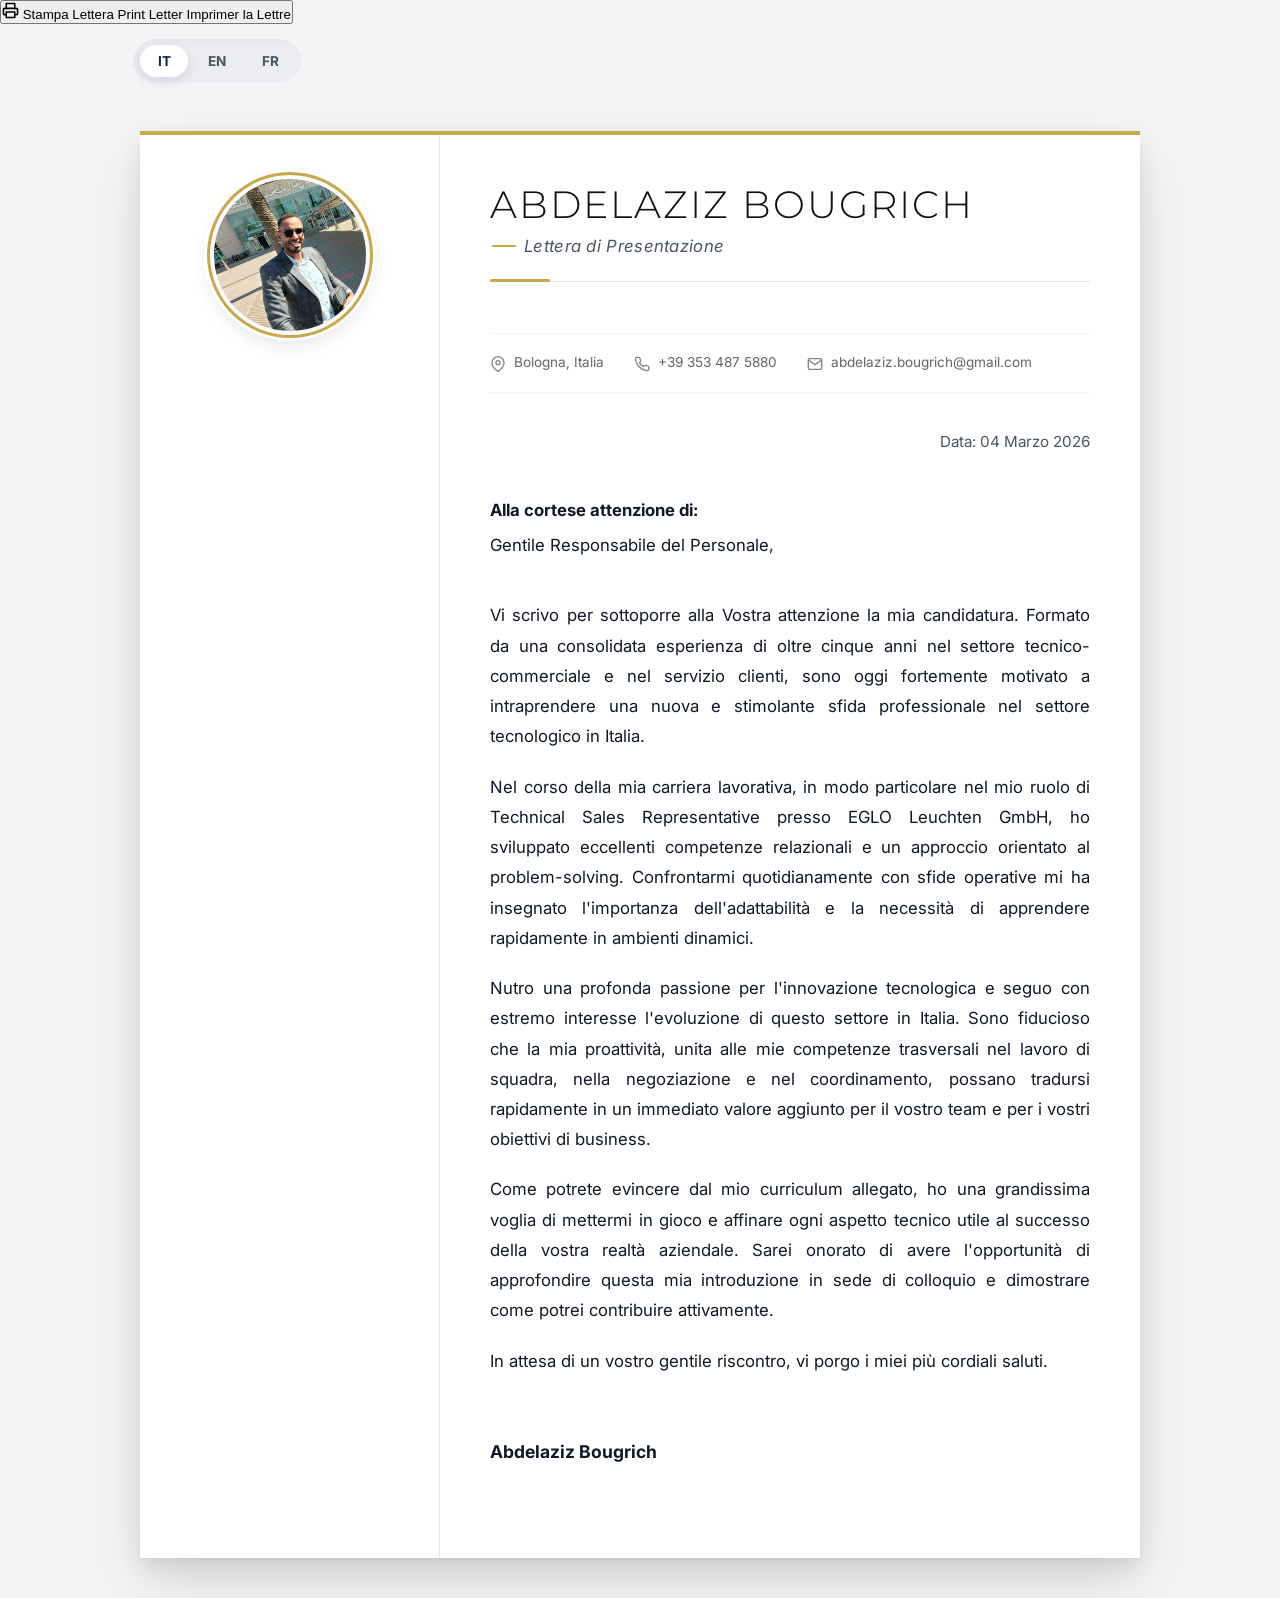
==== commit a64fb10a: "updates" ====
--- a/lettera.html
+++ b/lettera.html
@@ -46,140 +46,6 @@
                 <img src="profile-placeholder.jpg" alt="Abdelaziz Bougrich" class="profile-photo">
             </div>
 
-            <div class="sidebar-section">
-                <h2 data-lang="it">Contatti</h2>
-                <h2 data-lang="en">Contact</h2>
-                <h2 data-lang="fr">Contacts</h2>
-
-                <div class="contact-info">
-                    <p>
-                        <svg xmlns="http://www.w3.org/2000/svg" width="16" height="16" viewBox="0 0 24 24" fill="none"
-                            stroke="currentColor" stroke-width="2" stroke-linecap="round" stroke-linejoin="round"
-                            class="contact-icon">
-                            <path d="M21 10c0 7-9 13-9 13s-9-6-9-13a9 9 0 0 1 18 0z"></path>
-                            <circle cx="12" cy="10" r="3"></circle>
-                        </svg>
-                        <span data-lang="it">Via F. Zanardi 292/2, Bologna, Italia</span><span data-lang="en">Via F.
-                            Zanardi 292/2, Bologna, Italy</span><span data-lang="fr">Via F. Zanardi 292/2, Bologne,
-                            Italie</span>
-                    </p>
-                    <p>
-                        <svg xmlns="http://www.w3.org/2000/svg" width="16" height="16" viewBox="0 0 24 24" fill="none"
-                            stroke="currentColor" stroke-width="2" stroke-linecap="round" stroke-linejoin="round"
-                            class="contact-icon">
-                            <path
-                                d="M22 16.92v3a2 2 0 0 1-2.18 2 19.79 19.79 0 0 1-8.63-3.07 19.5 19.5 0 0 1-6-6 19.79 19.79 0 0 1-3.07-8.67A2 2 0 0 1 4.11 2h3a2 2 0 0 1 2 1.72 12.84 12.84 0 0 0 .7 2.81 2 2 0 0 1-.45 2.11L8.09 9.91a16 16 0 0 0 6 6l1.27-1.27a2 2 0 0 1 2.11-.45 12.84 12.84 0 0 0 2.81.7A2 2 0 0 1 22 16.92z">
-                            </path>
-                        </svg>
-                        <a href="tel:+393534875880" style="color: inherit; text-decoration: none;">+39 353 487 5880</a>
-                    </p>
-                    <p>
-                        <svg xmlns="http://www.w3.org/2000/svg" width="16" height="16" viewBox="0 0 24 24" fill="none"
-                            stroke="currentColor" stroke-width="2" stroke-linecap="round" stroke-linejoin="round"
-                            class="contact-icon">
-                            <path d="M4 4h16c1.1 0 2 .9 2 2v12c0 1.1-.9 2-2 2H4c-1.1 0-2-.9-2-2V6c0-1.1.9-2 2-2z">
-                            </path>
-                            <polyline points="22,6 12,13 2,6"></polyline>
-                        </svg>
-                        <a href="https://mail.google.com/mail/?view=cm&fs=1&to=abdelaziz.bougrich@gmail.com&su=Candidatura%20-%20Abdelaziz%20Bougrich"
-                            target="_blank"
-                            style="color: inherit; text-decoration: none;">abdelaziz.bougrich@gmail.com</a>
-                    </p>
-                    <p>
-                        <svg xmlns="http://www.w3.org/2000/svg" width="16" height="16" viewBox="0 0 24 24" fill="none"
-                            stroke="currentColor" stroke-width="2" stroke-linecap="round" stroke-linejoin="round"
-                            class="contact-icon">
-                            <path d="M16 8a6 6 0 0 1 6 6v7h-4v-7a2 2 0 0 0-2-2 2 2 0 0 0-2 2v7h-4v-7a6 6 0 0 1 6-6z">
-                            </path>
-                            <rect x="2" y="9" width="4" height="12"></rect>
-                            <circle cx="4" cy="4" r="2"></circle>
-                        </svg>
-                        <a href="https://www.linkedin.com/in/abdelaziz-bougrich-a13671155/" target="_blank"
-                            style="color: inherit; text-decoration: none; word-break: break-all; font-size: 0.78rem;">linkedin.com/in/<br>abdelaziz-bougrich</a>
-                    </p>
-                    <p>
-                        <svg xmlns="http://www.w3.org/2000/svg" width="16" height="16" viewBox="0 0 24 24" fill="none"
-                            stroke="currentColor" stroke-width="2" stroke-linecap="round" stroke-linejoin="round"
-                            class="contact-icon">
-                            <circle cx="12" cy="12" r="10"></circle>
-                            <line x1="2" y1="12" x2="22" y2="12"></line>
-                            <path
-                                d="M12 2a15.3 15.3 0 0 1 4 10 15.3 15.3 0 0 1-4 10 15.3 15.3 0 0 1-4-10 15.3 15.3 0 0 1 4-10z">
-                            </path>
-                        </svg>
-                        <a href="https://abdellazizbougrich-alt.github.io/Bougrich-abdelaziz-CV/" target="_blank"
-                            style="color: inherit; text-decoration: none; word-break: break-all; font-size: 0.78rem;">abdellazizbougrich-alt<br>.github.io/…/CV</a>
-                    </p>
-                </div>
-            </div>
-
-            <div class="sidebar-section">
-                <h2 data-lang="it">Competenze</h2>
-                <h2 data-lang="en">Skills</h2>
-                <h2 data-lang="fr">Compétences</h2>
-
-                <strong style="display: block; margin-bottom: 8px; font-size: 0.9em; color: var(--accent);"
-                    data-lang="it">Competenze Tecniche (Tech stacks)</strong>
-                <strong style="display: block; margin-bottom: 8px; font-size: 0.9em; color: var(--accent);"
-                    data-lang="en">Hard Skills (Tech stacks)</strong>
-                <strong style="display: block; margin-bottom: 8px; font-size: 0.9em; color: var(--accent);"
-                    data-lang="fr">Compétences Techniques</strong>
-
-                <div class="skills-list" style="margin-bottom: 15px;">
-                    <span class="skill-pill">CRM</span>
-                    <span class="skill-pill" data-lang="it">Contabilità</span><span class="skill-pill"
-                        data-lang="en">Accounting</span><span class="skill-pill" data-lang="fr">Comptabilité</span>
-                    <span class="skill-pill" data-lang="it">Vendite Tecniche</span><span class="skill-pill"
-                        data-lang="en">Technical Sales</span><span class="skill-pill" data-lang="fr">Ventes
-                        Techniques</span>
-                    <span class="skill-pill" data-lang="it">Operazioni di Cassa</span><span class="skill-pill"
-                        data-lang="en">Cashiering</span><span class="skill-pill" data-lang="fr">Tenue de Caisse</span>
-                    <span class="skill-pill">Microsoft Office</span>
-                </div>
-
-                <strong style="display: block; margin-bottom: 8px; font-size: 0.9em; color: var(--accent);"
-                    data-lang="it">Competenze Trasversali</strong>
-                <strong style="display: block; margin-bottom: 8px; font-size: 0.9em; color: var(--accent);"
-                    data-lang="en">Soft Skills</strong>
-                <strong style="display: block; margin-bottom: 8px; font-size: 0.9em; color: var(--accent);"
-                    data-lang="fr">Compétences Transversales</strong>
-
-                <div class="skills-list">
-                    <span class="skill-pill" data-lang="it">Gestione Vendite</span><span class="skill-pill"
-                        data-lang="en">Sales Management</span><span class="skill-pill" data-lang="fr">Gestion des
-                        Ventes</span>
-                    <span class="skill-pill" data-lang="it">Negoziazione</span><span class="skill-pill"
-                        data-lang="en">Negotiation</span><span class="skill-pill" data-lang="fr">Négociation</span>
-                    <span class="skill-pill" data-lang="it">Problem Solving</span><span class="skill-pill"
-                        data-lang="en">Problem Solving</span><span class="skill-pill" data-lang="fr">Résolution de
-                        Problèmes</span>
-                    <span class="skill-pill" data-lang="it">Servizio Clienti</span><span class="skill-pill"
-                        data-lang="en">Customer Service</span><span class="skill-pill" data-lang="fr">Service
-                        Client</span>
-                    <span class="skill-pill" data-lang="it">Lavoro in Team</span><span class="skill-pill"
-                        data-lang="en">Teamwork</span><span class="skill-pill" data-lang="fr">Travail en Équipe</span>
-                </div>
-            </div>
-
-            <div class="sidebar-section">
-                <h2 data-lang="it">Lingue</h2>
-                <h2 data-lang="en">Languages</h2>
-                <h2 data-lang="fr">Langues</h2>
-                <div class="languages-list">
-                    <span class="skill-pill" data-lang="it">Arabo (Madrelingua)</span><span class="skill-pill"
-                        data-lang="en">Arabic (Native)</span><span class="skill-pill" data-lang="fr">Arabe
-                        (Maternel)</span>
-                    <span class="skill-pill" data-lang="it">Francese (Avanzato)</span><span class="skill-pill"
-                        data-lang="en">French (Advanced)</span><span class="skill-pill" data-lang="fr">Français
-                        (Avancé)</span>
-                    <span class="skill-pill" data-lang="it">Inglese (Professionale)</span><span class="skill-pill"
-                        data-lang="en">English (Professional)</span><span class="skill-pill" data-lang="fr">Anglais
-                        (Professionnel)</span>
-                    <span class="skill-pill" data-lang="it">Italiano (Base/Intermedio)</span><span class="skill-pill"
-                        data-lang="en">Italian (Basic/Interm.)</span><span class="skill-pill" data-lang="fr">Italien
-                        (Base/Interm.)</span>
-                </div>
-            </div>
         </aside>
 
         <!-- Main Content: Cover Letter Text -->
@@ -190,6 +56,42 @@
                 <p class="subtitle" data-lang="en">Cover Letter</p>
                 <p class="subtitle" data-lang="fr">Lettre de Motivation</p>
             </header>
+
+            <section id="contatti">
+                <div class="contact-info dark-text-contacts">
+                    <!-- Standardized contact items for consistency -->
+                    <p>
+                        <svg xmlns="http://www.w3.org/2000/svg" width="16" height="16" viewBox="0 0 24 24" fill="none"
+                            stroke="currentColor" stroke-width="2" stroke-linecap="round" stroke-linejoin="round"
+                            class="contact-icon">
+                            <path d="M21 10c0 7-9 13-9 13s-9-6-9-13a9 9 0 0 1 18 0z"></path>
+                            <circle cx="12" cy="10" r="3"></circle>
+                        </svg>
+                        <span data-lang="it">Bologna, Italia</span><span data-lang="en">Bologna, Italy</span><span
+                            data-lang="fr">Bologne, Italie</span>
+                    </p>
+                    <p>
+                        <svg xmlns="http://www.w3.org/2000/svg" width="16" height="16" viewBox="0 0 24 24" fill="none"
+                            stroke="currentColor" stroke-width="2" stroke-linecap="round" stroke-linejoin="round"
+                            class="contact-icon">
+                            <path
+                                d="M22 16.92v3a2 2 0 0 1-2.18 2 19.79 19.79 0 0 1-8.63-3.07 19.5 19.5 0 0 1-6-6 19.79 19.79 0 0 1-3.07-8.67A2 2 0 0 1 4.11 2h3a2 2 0 0 1 2 1.72 12.84 12.84 0 0 0 .7 2.81 2 2 0 0 1-.45 2.11L8.09 9.91a16 16 0 0 0 6 6l1.27-1.27a2 2 0 0 1 2.11-.45 12.84 12.84 0 0 0 2.81.7A2 2 0 0 1 22 16.92z">
+                            </path>
+                        </svg>
+                        <a href="tel:+393534875880">+39 353 487 5880</a>
+                    </p>
+                    <p>
+                        <svg xmlns="http://www.w3.org/2000/svg" width="16" height="16" viewBox="0 0 24 24" fill="none"
+                            stroke="currentColor" stroke-width="2" stroke-linecap="round" stroke-linejoin="round"
+                            class="contact-icon">
+                            <path d="M4 4h16c1.1 0 2 .9 2 2v12c0 1.1-.9 2-2 2H4c-1.1 0-2-.9-2-2V6c0-1.1.9-2 2-2z">
+                            </path>
+                            <polyline points="22,6 12,13 2,6"></polyline>
+                        </svg>
+                        <a href="mailto:abdelaziz.bougrich@gmail.com">abdelaziz.bougrich@gmail.com</a>
+                    </p>
+                </div>
+            </section>
 
             <section class="letter-body">
                 <p class="letter-date" data-lang="it">Data: 04 Marzo 2026</p>
--- a/style.css
+++ b/style.css
@@ -210,6 +210,57 @@
     opacity: 0.9;
 }
 
+/* Contact Info in Main Content Area */
+#contatti {
+    margin-top: 15px;
+    margin-bottom: 35px;
+    padding: 18px 0;
+    border-top: 1px solid rgba(0,0,0,0.04);
+    border-bottom: 1px solid rgba(0,0,0,0.04);
+}
+
+#contatti h2 {
+    font-size: 0.8rem;
+    text-transform: uppercase;
+    letter-spacing: 1.5px;
+    color: var(--primary-navy);
+    margin-bottom: 15px;
+}
+
+#contatti h2::after {
+    display: none; /* remove sidebar style underline */
+}
+
+.dark-text-contacts {
+    display: flex;
+    flex-wrap: wrap;
+    gap: 12px 30px;
+}
+
+.dark-text-contacts p {
+    margin: 0 !important;
+    font-size: 0.85rem;
+    color: #555;
+    display: flex;
+    align-items: center;
+    gap: 8px;
+}
+
+.dark-text-contacts .contact-icon {
+    color: var(--accent); /* blue icons */
+    opacity: 0.8;
+}
+
+.dark-text-contacts a {
+    color: inherit;
+    text-decoration: none;
+    transition: color 0.2s;
+}
+
+.dark-text-contacts a:hover {
+    color: var(--accent);
+}
+
 /* Minimalist Bullet Skills List */
 .skills-bullet-list {
     list-style: none;
@@ -655,57 +706,122 @@
         font-size: 0.95rem;
     }
 
-    /* Stack sidebar on top of main content */
+    /* Stack and reorder contents seamlessly */
     .cv-wrapper {
-        grid-template-columns: 1fr;
+        display: flex;
+        flex-direction: column;
         margin: 20px auto;
         max-width: 100%;
-    }
-
-    .sidebar {
-        padding: 30px 24px;
-        border-radius: 0;
-        text-align: center;         /* centre all sidebar text on mobile */
-    }
-
-    /* Centre sidebar lists */
-    .skills-list,
-    .languages-list {
-        justify-content: center;
-    }
-
-    /* Contact info: left-align for readability */
-    .contact-info {
-        text-align: left;
-    }
-
-    /* Centre the headshot */
+        padding-top: 30px;
+    }
+
+    .sidebar, .main-content {
+        display: contents;
+    }
+
+    /* 1. Profile Picture First */
     .photo-container {
+        order: 1;
         width: 140px;
         height: 140px;
         margin: 0 auto 16px;
     }
 
-    /* Centre the availability badge */
+    /* 2. Availability Badge just below photo */
     .availability-badge {
-        margin: 0 auto 20px;
-    }
-
-    /* Main content breathes */
-    .main-content {
-        padding: 30px 24px;
-    }
-
-    /* Name: allow wrap + tighter letter-spacing on tablet */
+        order: 2;
+        margin: 0 auto 16px;
+    }
+
+    /* 3. Name Header */
+    .main-content header {
+        order: 3;
+        padding: 0 24px;
+        text-align: center;
+        margin-bottom: 24px;
+        display: flex;
+        flex-direction: column;
+        align-items: center;
+        border: none;
+    }
+
     header h1 {
         font-size: 1.9rem;
-        letter-spacing: 2px;
         white-space: normal;
         overflow: visible;
         text-overflow: clip;
-    }
+        justify-content: center;
+        margin-bottom: 6px;
+    }
+
     header .subtitle {
         font-size: 1.05rem;
+        justify-content: center;
+    }
+
+    header::after {
+        left: 50%;
+        transform: translateX(-50%);
+    }
+
+    /* 4. Contact Section */
+    #contatti {
+        order: 4;
+        padding: 0 24px;
+        margin-bottom: 30px;
+        border: none; /* items stack vertically anyway on mobile */
+    }
+
+    .dark-text-contacts {
+        flex-direction: column;
+        gap: 12px;
+    }
+
+    .contact-info {
+        text-align: left;
+    }
+
+    /* 5. Professional Profile */
+    .main-content #profilo {
+        order: 5;
+        padding: 0 24px;
+        margin-bottom: 40px;
+    }
+
+    /* 6. Experience */
+    .main-content #esperienza {
+        order: 6;
+        padding: 0 24px;
+        margin-bottom: 40px;
+    }
+
+    /* 7. Education */
+    .main-content #formazione {
+        order: 7;
+        padding: 0 24px;
+        margin-bottom: 40px;
+    }
+
+    /* 8. Skills/Competenze */
+    .main-content #competenze {
+        order: 8;
+        padding: 0 24px;
+        margin-bottom: 40px;
+    }
+
+    /* 9. Languages/Lingue */
+    .main-content #lingue {
+        order: 9;
+        padding: 0 24px;
+        margin-bottom: 40px;
+    }
+
+    /* 10. Signature at the very bottom */
+    .cv-signature {
+        order: 10;
+        padding: 0 24px 30px;
+        text-align: center;
+        margin-top: 0;
     }
 
     section h2 {
@@ -718,6 +834,7 @@
         flex-wrap: wrap;
         gap: 4px;
     }
+    
     .item-date {
         width: 100%;
         font-size: 0.8rem;
@@ -735,21 +852,13 @@
         border-radius: 0;
     }
 
-    /* Sidebar compact */
-    .sidebar {
-        padding: 24px 20px;
-    }
-
-    /* Smaller headshot */
-    .photo-container {
-        width: 110px;
-        height: 110px;
-        margin: 0 auto 20px;
-    }
-
-    /* Main content tight padding */
-    .main-content {
-        padding: 24px 18px;
+    /* Update unified paddings for mobile edge flush */
+    .main-content header,
+    .sidebar .sidebar-section,
+    .main-content section,
+    .cv-signature {
+        padding-left: 18px;
+        padding-right: 18px;
     }
 
     /* Hero name — wrap naturally, minimal letter-spacing on phones */
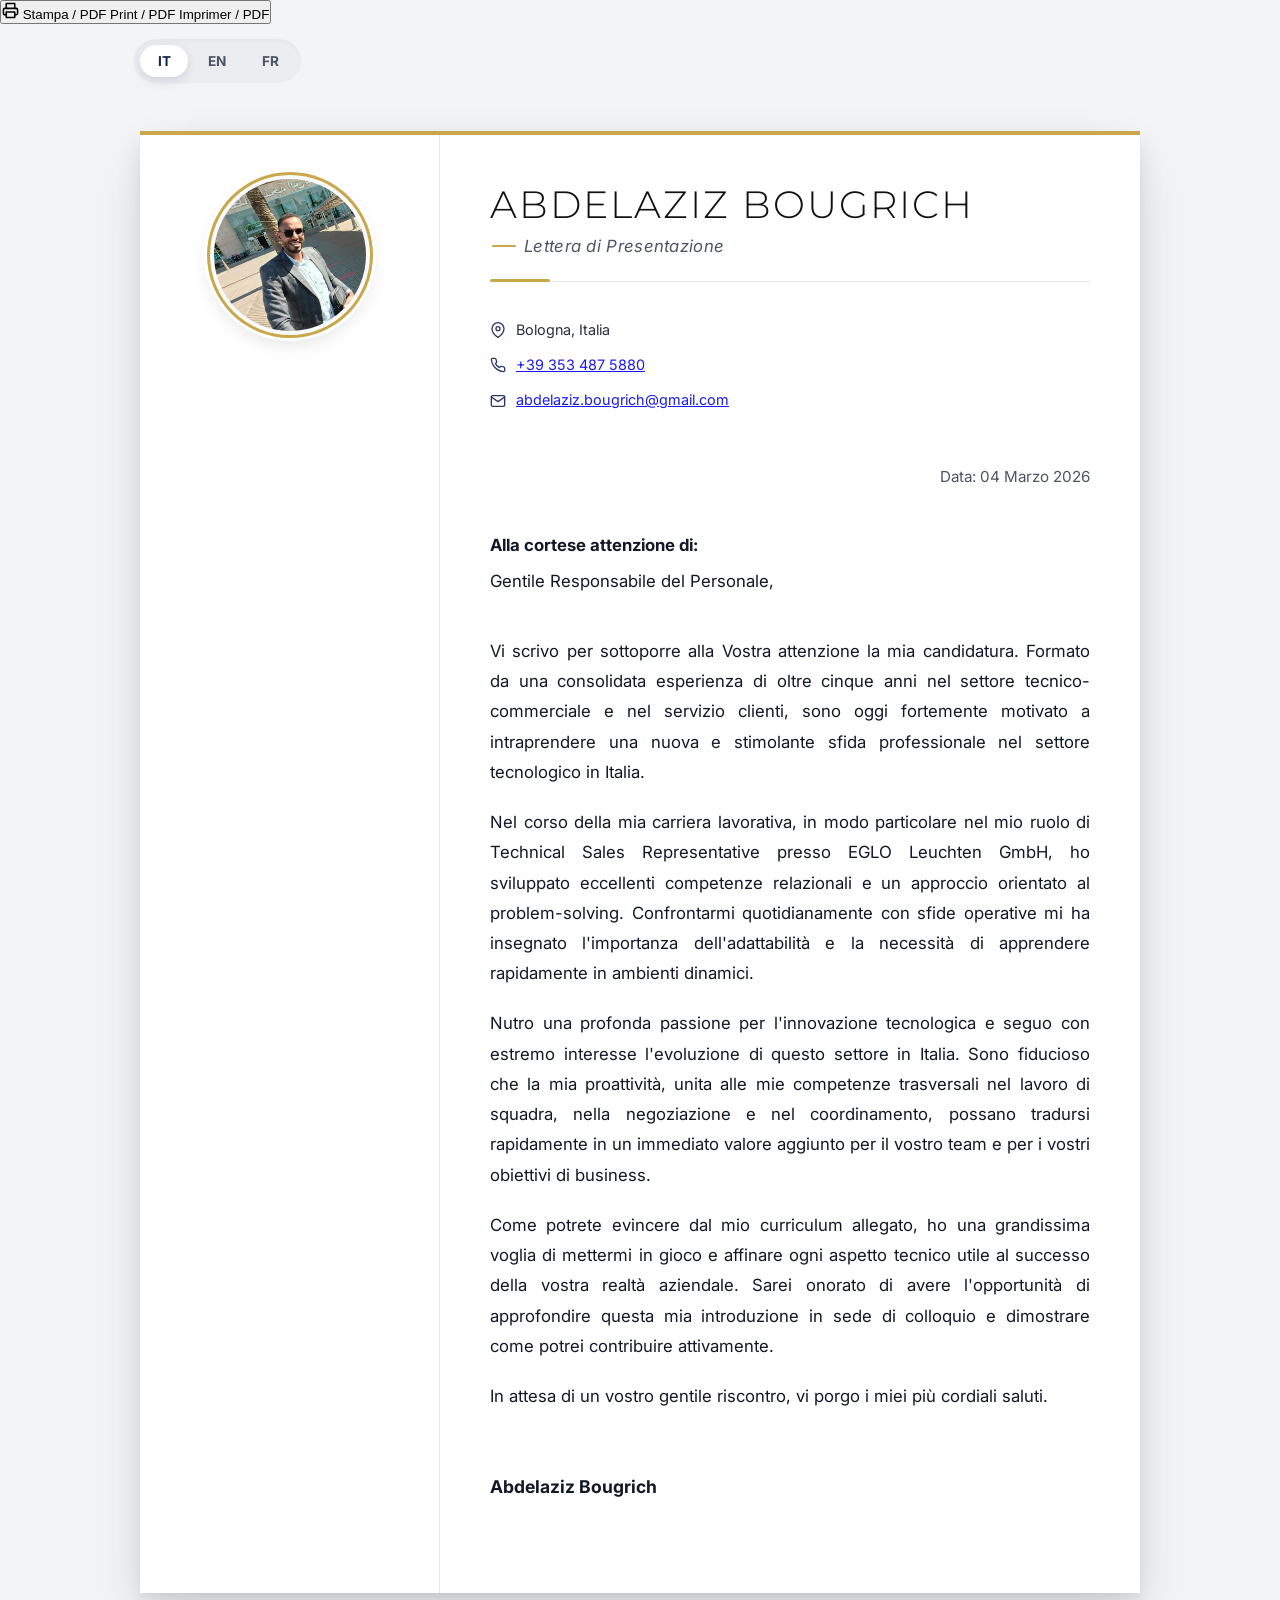
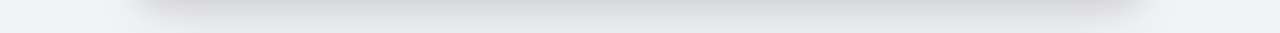
==== commit ffc1b881: "stampa updates" ====
--- a/lettera.html
+++ b/lettera.html
@@ -4,7 +4,7 @@
 <head>
     <meta charset="UTF-8">
     <meta name="viewport" content="width=device-width, initial-scale=1.0">
-    <title>Lettera di Presentazione | Abdelaziz Bougrich</title>
+    <title>Lettera di Presentazione — Abdelaziz Bougrich</title>
     <!-- SEO & Accessibility -->
     <meta name="description" content="Lettera di Presentazione professionale di Abdelaziz Bougrich.">
     <link rel="icon" type="image/svg+xml"
@@ -19,16 +19,16 @@
     <input type="radio" name="lang-switch" id="lang-fr" class="lang-toggle">
 
     <!-- Floating Print Button (CSS-driven language label) -->
-    <button class="print-btn no-print" onclick="window.print()" aria-label="Print">
+    <button class="print-btn no-print" onclick="printLetter()" aria-label="Print">
         <svg xmlns="http://www.w3.org/2000/svg" width="17" height="17" viewBox="0 0 24 24" fill="none"
             stroke="currentColor" stroke-width="2.2" stroke-linecap="round" stroke-linejoin="round">
             <polyline points="6 9 6 2 18 2 18 9" />
             <path d="M6 18H4a2 2 0 0 1-2-2v-5a2 2 0 0 1 2-2h16a2 2 0 0 1 2 2v5a2 2 0 0 1-2 2h-2" />
             <rect x="6" y="14" width="12" height="8" />
         </svg>
-        <span class="print-label-it">Stampa Lettera</span>
-        <span class="print-label-en">Print Letter</span>
-        <span class="print-label-fr">Imprimer la Lettre</span>
+        <span class="print-label-it">Stampa / PDF</span>
+        <span class="print-label-en">Print / PDF</span>
+        <span class="print-label-fr">Imprimer / PDF</span>
     </button>
 
     <div class="top-bar no-print">
@@ -181,6 +181,15 @@
         </main>
     </div>
 
+    <script>
+        function printLetter() {
+            const orig = document.title;
+            document.title = 'Lettera_Presentazione_Abdelaziz_Bougrich';
+            window.print();
+            setTimeout(() => { document.title = orig; }, 2000);
+        }
+    </script>
+
 </body>
 
 </html>
--- a/style.css
+++ b/style.css
@@ -210,56 +210,8 @@
     opacity: 0.9;
 }
 
-/* Contact Info in Main Content Area */
-#contatti {
-    margin-top: 15px;
-    margin-bottom: 35px;
-    padding: 18px 0;
-    border-top: 1px solid rgba(0,0,0,0.04);
-    border-bottom: 1px solid rgba(0,0,0,0.04);
-}
-
-#contatti h2 {
-    font-size: 0.8rem;
-    text-transform: uppercase;
-    letter-spacing: 1.5px;
-    color: var(--primary-navy);
-    margin-bottom: 15px;
-}
-
-#contatti h2::after {
-    display: none; /* remove sidebar style underline */
-}
-
-.dark-text-contacts {
-    display: flex;
-    flex-wrap: wrap;
-    gap: 12px 30px;
-}
-
-.dark-text-contacts p {
-    margin: 0 !important;
-    font-size: 0.85rem;
-    color: #555;
-    display: flex;
-    align-items: center;
-    gap: 8px;
-}
-
-.dark-text-contacts .contact-icon {
-    color: var(--accent); /* blue icons */
-    opacity: 0.8;
-}
-
-.dark-text-contacts a {
-    color: inherit;
-    text-decoration: none;
-    transition: color 0.2s;
-}
-
-.dark-text-contacts a:hover {
-    color: var(--accent);
-}
+
+
 
 /* Minimalist Bullet Skills List */
 .skills-bullet-list {
@@ -615,7 +567,7 @@
 }
 
 @media print {
-    /* Disable all animations for print so elements aren't trapped at opacity: 0 */
+    /* Disable all animations */
     *, *::before, *::after {
         animation: none !important;
         transition: none !important;
@@ -627,7 +579,9 @@
     .top-bar,
     .lang-controls,
     .print-btn,
-    .cta-bar {
+    .cta-bar,
+    .availability-badge,
+    .btn-view-degree {
         display: none !important;
     }
 
@@ -637,76 +591,136 @@
         padding: 0;
     }
 
-    /* Layout for print */
+    /* === CRITICAL: Force desktop grid layout for print === */
+    /* Reset any mobile display:contents that may be active */
     .cv-wrapper {
-        margin: 0;
-        box-shadow: none;
-        width: 100%;
-        display: flex !important;
-        background: #fff;
-    }
-
-    /* Sidebar takes fixed width, main takes the rest */
+        display: grid !important;
+        grid-template-columns: 260px 1fr !important;
+        margin: 0 !important;
+        box-shadow: none !important;
+        width: 100% !important;
+        min-height: 297mm;
+    }
+
+    /* Sidebar: restore normal block flow (undo display:contents) — WHITE like screen */
     .sidebar {
-        width: 260px;
-        flex-shrink: 0;
-        background-color: var(--primary-navy) !important;
+        display: block !important;
+        width: 260px !important;
+        flex-shrink: 0 !important;
+        padding: 36px 24px !important;
+        background-color: #ffffff !important;
+        color: var(--text-dark) !important;
+        border-right: 1px solid var(--border-color) !important;
         -webkit-print-color-adjust: exact;
         print-color-adjust: exact;
-        color: #ffffff !important;
-        min-height: 100vh;
-    }
-
-    .main-content {
-        flex: 1;
-        padding: 36px 40px;
-    }
-
-
-
-    /* Force pill colours */
-    .skill-pill {
-        background: rgba(255,255,255,0.15) !important;
+        min-height: 100%;
+    }
+
+    /* Sidebar text: keep dark navy */
+    .sidebar * {
+        color: var(--text-dark) !important;
+    }
+
+    /* Section headings keep navy color */
+    .sidebar .sidebar-section h2 {
+        color: var(--primary-navy) !important;
+    }
+
+    /* Keep accent gold for soft-skill subheadings */
+    .sidebar strong[style*="accent-gold"] {
+        color: var(--accent-gold) !important;
         -webkit-print-color-adjust: exact;
         print-color-adjust: exact;
-        border: 1px solid rgba(255,255,255,0.25);
-    }
-
-    /* Force profile-variant background */
+    }
+
+    /* Contact icons: navy */
+    .sidebar .contact-icon {
+        color: var(--primary-navy) !important;
+    }
+
+    /* Language bars: light grey track, navy fill */
+    .lang-bar-bg {
+        background: #e5e7eb !important;
+        -webkit-print-color-adjust: exact;
+        print-color-adjust: exact;
+    }
+    .lang-bar-fill {
+        background: var(--primary-navy) !important;
+        -webkit-print-color-adjust: exact;
+        print-color-adjust: exact;
+    }
+
+    /* Main content: restore normal block flow */
+    .main-content {
+        display: block !important;
+        flex: 1 !important;
+        padding: 36px 40px !important;
+        order: unset !important;
+    }
+
+    /* Reset ALL order properties set by mobile CSS */
+    .photo-container,
+    .availability-badge,
+    .main-content header,
+    #contatti, #profilo, #esperienza,
+    #formazione, #competenze, #lingue,
+    .cv-signature {
+        order: unset !important;
+    }
+
+    /* Photo in sidebar: restore circular style */
+    .photo-container {
+        width: 140px !important;
+        height: 140px !important;
+        margin: 0 auto 24px !important;
+        display: block !important;
+    }
+
+    .profile-photo {
+        border-radius: 50% !important;
+        width: 100% !important;
+        height: 100% !important;
+        object-fit: cover !important;
+    }
+
+    /* Profile variant background */
     .profile-variant {
         background-color: #f3f4f6 !important;
         -webkit-print-color-adjust: exact;
         print-color-adjust: exact;
     }
 
-    /* Shrink typography just a touch for A4 fit */
+    /* Shrink h1 for A4 fit */
     header h1 {
         font-size: 2.4rem;
     }
 
-
-
+    /* Sidebar section headings — navy color, gold underline accent */
+    .sidebar-section h2 {
+        color: var(--primary-navy) !important;
+        border-bottom-color: var(--border-color) !important;
+    }
+    .sidebar-section h2::after {
+        background: var(--accent-gold) !important;
+        -webkit-print-color-adjust: exact;
+        print-color-adjust: exact;
+    }
 }
 
 /* ============================================================
-   RESPONSIVE — TABLET  (max-width: 850px)
+   RESPONSIVE — TABLET / MOBILE  (max-width: 850px)
    ============================================================ */
 @media screen and (max-width: 850px) {
     body {
         background-color: #f3f4f6;
-        overflow-x: hidden;          /* prevent horizontal scroll */
-    }
-
-    /* Language bar wraps nicely */
-    .lang-controls {
-        padding: 16px 0 8px;
-    }
-    .lang-btn {
-        padding: 8px 18px;
-        font-size: 0.95rem;
-    }
-
-    /* Stack and reorder contents seamlessly */
+        overflow-x: hidden;
+    }
+
+    /* Language bar */
+    .lang-controls { padding: 16px 0 8px; }
+    .lang-btn { padding: 8px 18px; font-size: 0.95rem; }
+
+    /* ---- Core trick: flatten both sidebar & main into cv-wrapper ---- */
     .cv-wrapper {
         display: flex;
         flex-direction: column;
@@ -716,10 +730,12 @@
     }
 
     .sidebar, .main-content {
-        display: contents;
-    }
-
-    /* 1. Profile Picture First */
+        display: contents; /* children become direct flex children of cv-wrapper */
+    }
+
+    /* ---- Order each piece ---- */
+
+    /* 1. Profile photo */
     .photo-container {
         order: 1;
         width: 140px;
@@ -727,18 +743,18 @@
         margin: 0 auto 16px;
     }
 
-    /* 2. Availability Badge just below photo */
+    /* 2. Availability badge */
     .availability-badge {
         order: 2;
         margin: 0 auto 16px;
     }
 
-    /* 3. Name Header */
+    /* 3. Name / title header */
     .main-content header {
         order: 3;
         padding: 0 24px;
         text-align: center;
-        margin-bottom: 24px;
+        margin-bottom: 20px;
         display: flex;
         flex-direction: column;
         align-items: center;
@@ -754,69 +770,64 @@
         margin-bottom: 6px;
     }
 
-    header .subtitle {
-        font-size: 1.05rem;
-        justify-content: center;
-    }
-
-    header::after {
-        left: 50%;
-        transform: translateX(-50%);
-    }
-
-    /* 4. Contact Section */
+    header .subtitle { font-size: 1.05rem; justify-content: center; }
+    header::after { left: 50%; transform: translateX(-50%); }
+
+    /* 4. Contact info — from sidebar */
     #contatti {
         order: 4;
-        padding: 0 24px;
-        margin-bottom: 30px;
-        border: none; /* items stack vertically anyway on mobile */
-    }
-
-    .dark-text-contacts {
-        flex-direction: column;
-        gap: 12px;
-    }
-
-    .contact-info {
-        text-align: left;
-    }
+        padding: 16px 24px;
+        margin-bottom: 20px;
+        border-top: 1px solid var(--border-color);
+        border-bottom: 1px solid var(--border-color);
+        /* reset sidebar-section styles */
+        margin-top: 0;
+    }
+
+    #contatti h2 {
+        font-size: 1rem;
+        letter-spacing: 1.5px;
+        margin-bottom: 14px;
+    }
+
+    .contact-info { text-align: left; }
 
     /* 5. Professional Profile */
-    .main-content #profilo {
+    #profilo {
         order: 5;
         padding: 0 24px;
         margin-bottom: 40px;
     }
 
     /* 6. Experience */
-    .main-content #esperienza {
+    #esperienza {
         order: 6;
         padding: 0 24px;
         margin-bottom: 40px;
     }
 
     /* 7. Education */
-    .main-content #formazione {
+    #formazione {
         order: 7;
         padding: 0 24px;
         margin-bottom: 40px;
     }
 
-    /* 8. Skills/Competenze */
-    .main-content #competenze {
+    /* 8. Skills — from sidebar */
+    #competenze {
         order: 8;
         padding: 0 24px;
         margin-bottom: 40px;
     }
 
-    /* 9. Languages/Lingue */
-    .main-content #lingue {
+    /* 9. Languages — from sidebar */
+    #lingue {
         order: 9;
         padding: 0 24px;
         margin-bottom: 40px;
     }
 
-    /* 10. Signature at the very bottom */
+    /* 10. Signature */
     .cv-signature {
         order: 10;
         padding: 0 24px 30px;
@@ -829,16 +840,9 @@
         justify-content: flex-start;
     }
 
-    /* Experience date wraps rather than overlapping */
-    .item-header {
-        flex-wrap: wrap;
-        gap: 4px;
-    }
-    
-    .item-date {
-        width: 100%;
-        font-size: 0.8rem;
-    }
+    /* Experience date wraps cleanly */
+    .item-header { flex-wrap: wrap; gap: 4px; }
+    .item-date { width: 100%; font-size: 0.8rem; }
 }
 
 /* ============================================================
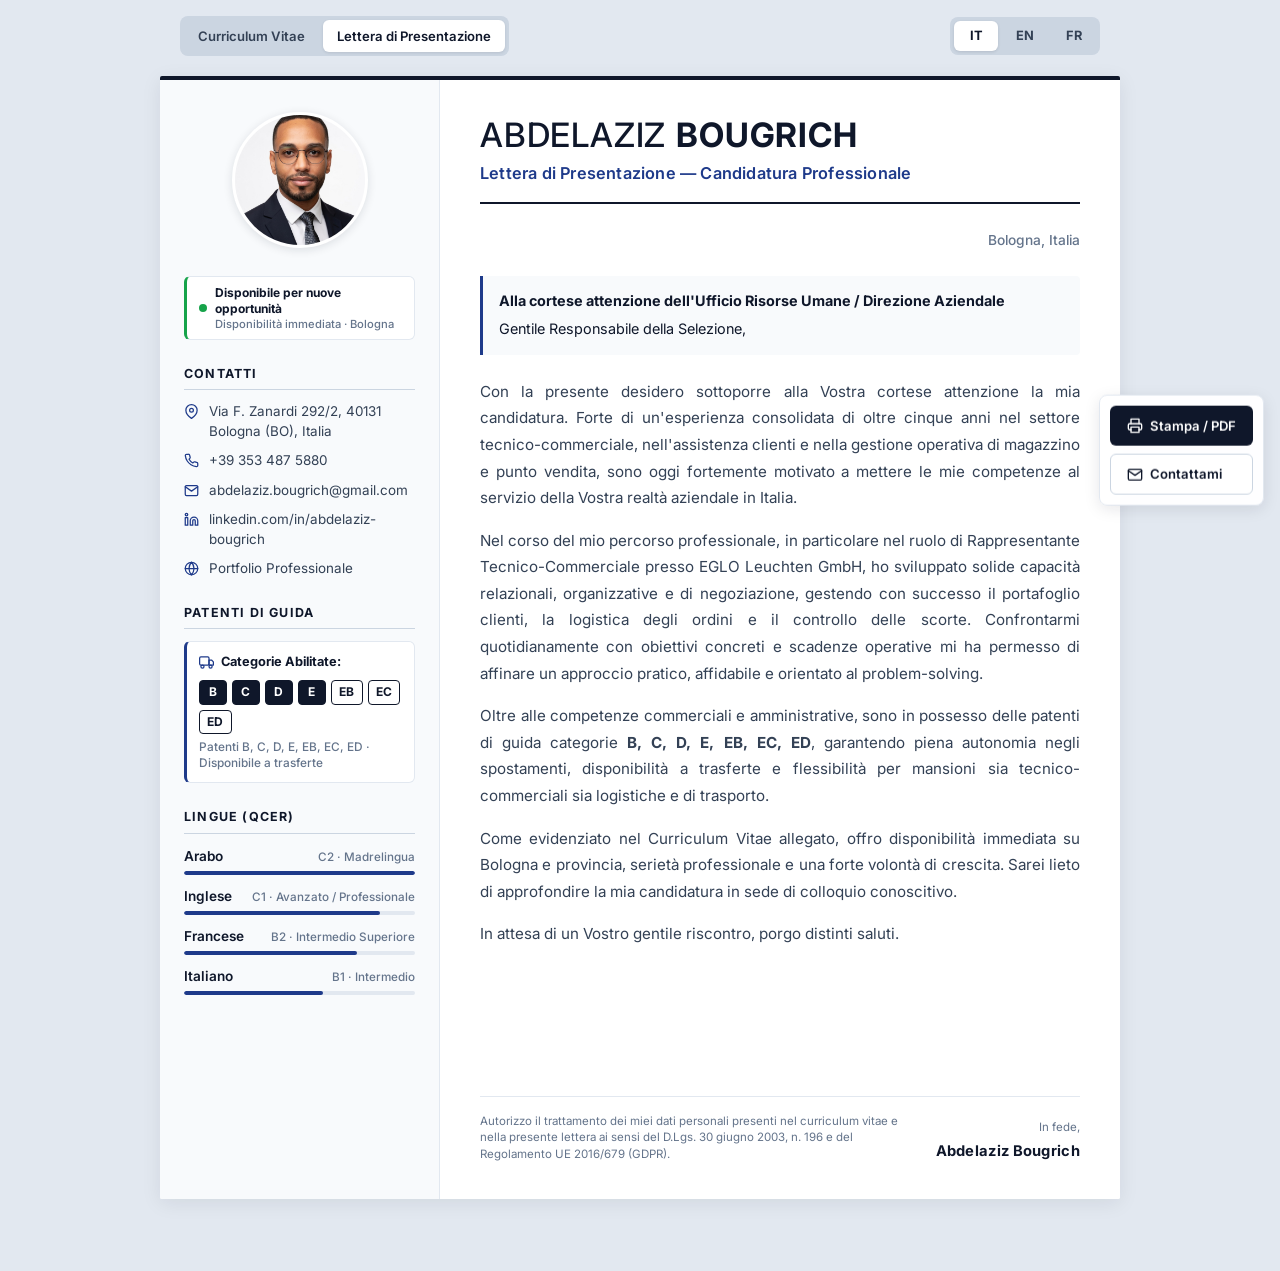
==== commit 9dae2b42: "up" ====
--- a/lettera.html
+++ b/lettera.html
@@ -6,9 +6,10 @@
     <meta name="viewport" content="width=device-width, initial-scale=1.0">
     <title>Lettera di Presentazione — Abdelaziz Bougrich</title>
     <!-- SEO & Accessibility -->
-    <meta name="description" content="Lettera di Presentazione professionale di Abdelaziz Bougrich.">
+    <meta name="description"
+        content="Lettera di Presentazione di Abdelaziz Bougrich — Professionista Tecnico-Commerciale residente a Bologna, Italia.">
     <link rel="icon" type="image/svg+xml"
-        href="data:image/svg+xml,<svg xmlns='http://www.w3.org/2000/svg' viewBox='0 0 32 32'><rect width='32' height='32' rx='6' fill='%231a2a6c'/><text x='16' y='22' font-family='sans-serif' font-size='13' font-weight='700' fill='white' text-anchor='middle'>AB</text></svg>">
+        href="data:image/svg+xml,<svg xmlns='http://www.w3.org/2000/svg' viewBox='0 0 32 32'><rect width='32' height='32' rx='6' fill='%230f172a'/><text x='16' y='21' font-family='sans-serif' font-size='13' font-weight='700' fill='white' text-anchor='middle'>AB</text></svg>">
     <link rel="stylesheet" href="style.css">
 </head>
 
@@ -18,21 +19,20 @@
     <input type="radio" name="lang-switch" id="lang-en" class="lang-toggle">
     <input type="radio" name="lang-switch" id="lang-fr" class="lang-toggle">
 
-    <!-- Floating Print Button (CSS-driven language label) -->
-    <button class="print-btn no-print" onclick="printLetter()" aria-label="Print">
-        <svg xmlns="http://www.w3.org/2000/svg" width="17" height="17" viewBox="0 0 24 24" fill="none"
-            stroke="currentColor" stroke-width="2.2" stroke-linecap="round" stroke-linejoin="round">
-            <polyline points="6 9 6 2 18 2 18 9" />
-            <path d="M6 18H4a2 2 0 0 1-2-2v-5a2 2 0 0 1 2-2h16a2 2 0 0 1 2 2v5a2 2 0 0 1-2 2h-2" />
-            <rect x="6" y="14" width="12" height="8" />
-        </svg>
-        <span class="print-label-it">Stampa / PDF</span>
-        <span class="print-label-en">Print / PDF</span>
-        <span class="print-label-fr">Imprimer / PDF</span>
-    </button>
-
     <div class="top-bar no-print">
-        <div class="lang-controls">
+        <nav class="doc-nav" aria-label="Document Navigation">
+            <a href="index.html" class="doc-nav-link">
+                <span data-lang="it">Curriculum Vitae</span>
+                <span data-lang="en">Curriculum Vitae</span>
+                <span data-lang="fr">Curriculum Vitae</span>
+            </a>
+            <a href="lettera.html" class="doc-nav-link active">
+                <span data-lang="it">Lettera di Presentazione</span>
+                <span data-lang="en">Cover Letter</span>
+                <span data-lang="fr">Lettre de Motivation</span>
+            </a>
+        </nav>
+        <div class="lang-controls" role="group" aria-label="Language Selector">
             <label for="lang-it" class="lang-btn">IT</label>
             <label for="lang-en" class="lang-btn">EN</label>
             <label for="lang-fr" class="lang-btn">FR</label>
@@ -40,156 +40,346 @@
     </div>
 
     <div class="cv-wrapper">
-        <!-- Sidebar: Info, Skills, Languages -->
+        <!-- Sidebar: Photo, Contact, Driving Licences, Languages -->
         <aside class="sidebar">
             <div class="photo-container">
-                <img src="profile-placeholder.jpg" alt="Abdelaziz Bougrich" class="profile-photo">
-            </div>
-
+                <img src="profile-placeholder.jpeg" alt="Abdelaziz Bougrich" class="profile-photo">
+            </div>
+
+            <!-- Availability Badge -->
+            <div class="availability-badge no-print">
+                <span class="badge-dot" aria-hidden="true"></span>
+                <div class="badge-text">
+                    <strong class="badge-status">
+                        <span data-lang="it">Disponibile per nuove opportunità</span>
+                        <span data-lang="en">Open to Work</span>
+                        <span data-lang="fr">Ouvert aux opportunités</span>
+                    </strong>
+                    <span class="badge-notice">
+                        <span data-lang="it">Disponibilità immediata · Bologna</span>
+                        <span data-lang="en">Immediate availability · Bologna</span>
+                        <span data-lang="fr">Disponibilité immédiate · Bologne</span>
+                    </span>
+                </div>
+            </div>
+
+            <!-- Contatti -->
+            <div class="sidebar-section" id="contatti">
+                <h2 data-lang="it">Contatti</h2>
+                <h2 data-lang="en">Contact</h2>
+                <h2 data-lang="fr">Coordonnées</h2>
+                <div class="contact-info">
+                    <p>
+                        <svg xmlns="http://www.w3.org/2000/svg" width="15" height="15" viewBox="0 0 24 24" fill="none"
+                            stroke="currentColor" stroke-width="2" stroke-linecap="round" stroke-linejoin="round"
+                            class="contact-icon" aria-hidden="true">
+                            <path d="M21 10c0 7-9 13-9 13s-9-6-9-13a9 9 0 0 1 18 0z"></path>
+                            <circle cx="12" cy="10" r="3"></circle>
+                        </svg>
+                        <span data-lang="it">Via F. Zanardi 292/2, 40131 Bologna (BO), Italia</span>
+                        <span data-lang="en">Via F. Zanardi 292/2, 40131 Bologna (BO), Italy</span>
+                        <span data-lang="fr">Via F. Zanardi 292/2, 40131 Bologne (BO), Italie</span>
+                    </p>
+                    <p>
+                        <svg xmlns="http://www.w3.org/2000/svg" width="15" height="15" viewBox="0 0 24 24" fill="none"
+                            stroke="currentColor" stroke-width="2" stroke-linecap="round" stroke-linejoin="round"
+                            class="contact-icon" aria-hidden="true">
+                            <path
+                                d="M22 16.92v3a2 2 0 0 1-2.18 2 19.79 19.79 0 0 1-8.63-3.07 19.5 19.5 0 0 1-6-6 19.79 19.79 0 0 1-3.07-8.67A2 2 0 0 1 4.11 2h3a2 2 0 0 1 2 1.72 12.84 12.84 0 0 0 .7 2.81 2 2 0 0 1-.45 2.11L8.09 9.91a16 16 0 0 0 6 6l1.27-1.27a2 2 0 0 1 2.11-.45 12.84 12.84 0 0 0 2.81.7A2 2 0 0 1 22 16.92z">
+                            </path>
+                        </svg>
+                        <a href="tel:+393534875880">+39 353 487 5880</a>
+                    </p>
+                    <p>
+                        <svg xmlns="http://www.w3.org/2000/svg" width="15" height="15" viewBox="0 0 24 24" fill="none"
+                            stroke="currentColor" stroke-width="2" stroke-linecap="round" stroke-linejoin="round"
+                            class="contact-icon" aria-hidden="true">
+                            <path d="M4 4h16c1.1 0 2 .9 2 2v12c0 1.1-.9 2-2 2H4c-1.1 0-2-.9-2-2V6c0-1.1.9-2 2-2z">
+                            </path>
+                            <polyline points="22,6 12,13 2,6"></polyline>
+                        </svg>
+                        <a href="mailto:abdelaziz.bougrich@gmail.com">abdelaziz.bougrich@gmail.com</a>
+                    </p>
+                    <p>
+                        <svg xmlns="http://www.w3.org/2000/svg" width="15" height="15" viewBox="0 0 24 24" fill="none"
+                            stroke="currentColor" stroke-width="2" stroke-linecap="round" stroke-linejoin="round"
+                            class="contact-icon" aria-hidden="true">
+                            <path d="M16 8a6 6 0 0 1 6 6v7h-4v-7a2 2 0 0 0-2-2 2 2 0 0 0-2 2v7h-4v-7a6 6 0 0 1 6-6z">
+                            </path>
+                            <rect x="2" y="9" width="4" height="12"></rect>
+                            <circle cx="4" cy="4" r="2"></circle>
+                        </svg>
+                        <a href="https://www.linkedin.com/in/abdelaziz-bougrich-a13671155/" target="_blank"
+                            rel="noopener noreferrer">linkedin.com/in/abdelaziz-bougrich</a>
+                    </p>
+                    <p>
+                        <svg xmlns="http://www.w3.org/2000/svg" width="15" height="15" viewBox="0 0 24 24" fill="none"
+                            stroke="currentColor" stroke-width="2" stroke-linecap="round" stroke-linejoin="round"
+                            class="contact-icon" aria-hidden="true">
+                            <circle cx="12" cy="12" r="10"></circle>
+                            <line x1="2" y1="12" x2="22" y2="12"></line>
+                            <path
+                                d="M12 2a15.3 15.3 0 0 1 4 10 15.3 15.3 0 0 1-4 10 15.3 15.3 0 0 1-4-10 15.3 15.3 0 0 1 4-10z">
+                            </path>
+                        </svg>
+                        <a href="https://abdellazizbougrich-alt.github.io/Abdelaziz-Bougrich-portfolio/" target="_blank"
+                            rel="noopener noreferrer">Portfolio Professionale</a>
+                    </p>
+                </div>
+            </div>
+
+            <!-- Patenti di Guida -->
+            <div class="sidebar-section" id="competenze">
+                <h2 data-lang="it">Patenti di Guida</h2>
+                <h2 data-lang="en">Driving Licences</h2>
+                <h2 data-lang="fr">Permis de Conduire</h2>
+                <div class="cv-driving-block">
+                    <div class="cv-driving-header">
+                        <svg width="15" height="15" viewBox="0 0 24 24" fill="none" stroke="currentColor"
+                            stroke-width="2" stroke-linecap="round" stroke-linejoin="round" class="cv-driving-ico"
+                            aria-hidden="true">
+                            <rect x="1" y="3" width="15" height="13" rx="2"></rect>
+                            <polygon points="16 8 20 8 23 11 23 16 16 16 16 8"></polygon>
+                            <circle cx="5.5" cy="18.5" r="2.5"></circle>
+                            <circle cx="18.5" cy="18.5" r="2.5"></circle>
+                        </svg>
+                        <span data-lang="it">Categorie Abilitate:</span>
+                        <span data-lang="en">Licensed Categories:</span>
+                        <span data-lang="fr">Catégories Validées :</span>
+                    </div>
+                    <div class="cv-licence-badges" aria-label="Driving Licences B, C, D, E, EB, EC, ED">
+                        <span class="cv-lic-pill" title="Categoria B">B</span>
+                        <span class="cv-lic-pill" title="Categoria C">C</span>
+                        <span class="cv-lic-pill" title="Categoria D">D</span>
+                        <span class="cv-lic-pill" title="Categoria E">E</span>
+                        <span class="cv-lic-pill cv-lic-trailer" title="Categoria EB">EB</span>
+                        <span class="cv-lic-pill cv-lic-trailer" title="Categoria EC">EC</span>
+                        <span class="cv-lic-pill cv-lic-trailer" title="Categoria ED">ED</span>
+                    </div>
+                    <p class="cv-driving-note">
+                        <span data-lang="it">Patenti B, C, D, E, EB, EC, ED · Disponibile a trasferte</span>
+                        <span data-lang="en">Licences B, C, D, E, EB, EC, ED · Available for travel</span>
+                        <span data-lang="fr">Permis B, C, D, E, EB, EC, ED · Disponible pour déplacements</span>
+                    </p>
+                </div>
+            </div>
+
+            <!-- Lingue -->
+            <div class="sidebar-section" id="lingue">
+                <h2 data-lang="it">Lingue (QCER)</h2>
+                <h2 data-lang="en">Languages (CEFR)</h2>
+                <h2 data-lang="fr">Langues (CECRL)</h2>
+                <div class="lang-skill-group">
+                    <div class="lang-item">
+                        <div class="lang-info">
+                            <span class="lang-name" data-lang="it">Arabo</span>
+                            <span class="lang-name" data-lang="en">Arabic</span>
+                            <span class="lang-name" data-lang="fr">Arabe</span>
+                            <span class="lang-level" data-lang="it">C2 · Madrelingua</span>
+                            <span class="lang-level" data-lang="en">C2 · Native</span>
+                            <span class="lang-level" data-lang="fr">C2 · Langue maternelle</span>
+                        </div>
+                        <div class="lang-bar-bg">
+                            <div class="lang-bar-fill" style="width:100%;"></div>
+                        </div>
+                    </div>
+                    <div class="lang-item">
+                        <div class="lang-info">
+                            <span class="lang-name" data-lang="it">Inglese</span>
+                            <span class="lang-name" data-lang="en">English</span>
+                            <span class="lang-name" data-lang="fr">Anglais</span>
+                            <span class="lang-level" data-lang="it">C1 · Avanzato / Professionale</span>
+                            <span class="lang-level" data-lang="en">C1 · Full Professional</span>
+                            <span class="lang-level" data-lang="fr">C1 · Professionnel</span>
+                        </div>
+                        <div class="lang-bar-bg">
+                            <div class="lang-bar-fill" style="width:85%;"></div>
+                        </div>
+                    </div>
+                    <div class="lang-item">
+                        <div class="lang-info">
+                            <span class="lang-name" data-lang="it">Francese</span>
+                            <span class="lang-name" data-lang="en">French</span>
+                            <span class="lang-name" data-lang="fr">Français</span>
+                            <span class="lang-level" data-lang="it">B2 · Intermedio Superiore</span>
+                            <span class="lang-level" data-lang="en">B2 · Upper Intermediate</span>
+                            <span class="lang-level" data-lang="fr">B2 · Avancé</span>
+                        </div>
+                        <div class="lang-bar-bg">
+                            <div class="lang-bar-fill" style="width:75%;"></div>
+                        </div>
+                    </div>
+                    <div class="lang-item">
+                        <div class="lang-info">
+                            <span class="lang-name" data-lang="it">Italiano</span>
+                            <span class="lang-name" data-lang="en">Italian</span>
+                            <span class="lang-name" data-lang="fr">Italien</span>
+                            <span class="lang-level" data-lang="it">B1 · Intermedio</span>
+                            <span class="lang-level" data-lang="en">B1 · Intermediate</span>
+                            <span class="lang-level" data-lang="fr">B1 · Intermédiaire</span>
+                        </div>
+                        <div class="lang-bar-bg">
+                            <div class="lang-bar-fill" style="width:60%;"></div>
+                        </div>
+                    </div>
+                </div>
+            </div>
         </aside>
 
         <!-- Main Content: Cover Letter Text -->
         <main class="main-content letter-content">
             <header>
                 <h1><span class="first-name">Abdelaziz</span> <span class="last-name">BOUGRICH</span></h1>
-                <p class="subtitle" data-lang="it">Lettera di Presentazione</p>
-                <p class="subtitle" data-lang="en">Cover Letter</p>
-                <p class="subtitle" data-lang="fr">Lettre de Motivation</p>
+                <p class="subtitle" data-lang="it">Lettera di Presentazione — Candidatura Professionale</p>
+                <p class="subtitle" data-lang="en">Cover Letter — Professional Application</p>
+                <p class="subtitle" data-lang="fr">Lettre de Motivation — Candidature Professionnelle</p>
             </header>
 
-            <section id="contatti">
-                <div class="contact-info dark-text-contacts">
-                    <!-- Standardized contact items for consistency -->
-                    <p>
-                        <svg xmlns="http://www.w3.org/2000/svg" width="16" height="16" viewBox="0 0 24 24" fill="none"
-                            stroke="currentColor" stroke-width="2" stroke-linecap="round" stroke-linejoin="round"
-                            class="contact-icon">
-                            <path d="M21 10c0 7-9 13-9 13s-9-6-9-13a9 9 0 0 1 18 0z"></path>
-                            <circle cx="12" cy="10" r="3"></circle>
-                        </svg>
-                        <span data-lang="it">Bologna, Italia</span><span data-lang="en">Bologna, Italy</span><span
-                            data-lang="fr">Bologne, Italie</span>
-                    </p>
-                    <p>
-                        <svg xmlns="http://www.w3.org/2000/svg" width="16" height="16" viewBox="0 0 24 24" fill="none"
-                            stroke="currentColor" stroke-width="2" stroke-linecap="round" stroke-linejoin="round"
-                            class="contact-icon">
-                            <path
-                                d="M22 16.92v3a2 2 0 0 1-2.18 2 19.79 19.79 0 0 1-8.63-3.07 19.5 19.5 0 0 1-6-6 19.79 19.79 0 0 1-3.07-8.67A2 2 0 0 1 4.11 2h3a2 2 0 0 1 2 1.72 12.84 12.84 0 0 0 .7 2.81 2 2 0 0 1-.45 2.11L8.09 9.91a16 16 0 0 0 6 6l1.27-1.27a2 2 0 0 1 2.11-.45 12.84 12.84 0 0 0 2.81.7A2 2 0 0 1 22 16.92z">
-                            </path>
-                        </svg>
-                        <a href="tel:+393534875880">+39 353 487 5880</a>
-                    </p>
-                    <p>
-                        <svg xmlns="http://www.w3.org/2000/svg" width="16" height="16" viewBox="0 0 24 24" fill="none"
-                            stroke="currentColor" stroke-width="2" stroke-linecap="round" stroke-linejoin="round"
-                            class="contact-icon">
-                            <path d="M4 4h16c1.1 0 2 .9 2 2v12c0 1.1-.9 2-2 2H4c-1.1 0-2-.9-2-2V6c0-1.1.9-2 2-2z">
-                            </path>
-                            <polyline points="22,6 12,13 2,6"></polyline>
-                        </svg>
-                        <a href="mailto:abdelaziz.bougrich@gmail.com">abdelaziz.bougrich@gmail.com</a>
-                    </p>
+            <section class="letter-body">
+                <p class="letter-date" data-lang="it">Bologna, Italia</p>
+                <p class="letter-date" data-lang="en">Bologna, Italy</p>
+                <p class="letter-date" data-lang="fr">Bologne, Italie</p>
+
+                <div class="letter-recipient" data-lang="it">
+                    <p><strong>Alla cortese attenzione dell'Ufficio Risorse Umane / Direzione Aziendale</strong></p>
+                    <p>Gentile Responsabile della Selezione,</p>
+                </div>
+                <div class="letter-recipient" data-lang="en">
+                    <p><strong>To the attention of the Human Resources Department / Hiring Management</strong></p>
+                    <p>Dear Hiring Manager,</p>
+                </div>
+                <div class="letter-recipient" data-lang="fr">
+                    <p><strong>À l'attention de la Direction des Ressources Humaines / Recrutement</strong></p>
+                    <p>Madame, Monsieur le Responsable du Recrutement,</p>
+                </div>
+
+                <div class="letter-text" data-lang="it">
+                    <p>Con la presente desidero sottoporre alla Vostra cortese attenzione la mia candidatura. Forte di
+                        un'esperienza consolidata di oltre cinque anni nel settore tecnico-commerciale, nell'assistenza
+                        clienti e nella gestione operativa di magazzino e punto vendita, sono oggi fortemente motivato a
+                        mettere le mie competenze al servizio della Vostra realtà aziendale in Italia.</p>
+                    <p>Nel corso del mio percorso professionale, in particolare nel ruolo di Rappresentante
+                        Tecnico-Commerciale presso EGLO Leuchten GmbH, ho sviluppato solide capacità relazionali,
+                        organizzative e di negoziazione, gestendo con successo il portafoglio clienti, la logistica
+                        degli ordini e il controllo delle scorte. Confrontarmi quotidianamente con obiettivi concreti e
+                        scadenze operative mi ha permesso di affinare un approccio pratico, affidabile e orientato al
+                        problem-solving.</p>
+                    <p>Oltre alle competenze commerciali e amministrative, sono in possesso delle patenti di guida
+                        categorie <strong>B, C, D, E, EB, EC, ED</strong>, garantendo piena autonomia negli spostamenti,
+                        disponibilità a trasferte e flessibilità per mansioni sia tecnico-commerciali sia logistiche e
+                        di trasporto.</p>
+                    <p>Come evidenziato nel Curriculum Vitae allegato, offro disponibilità immediata su Bologna e
+                        provincia, serietà professionale e una forte volontà di crescita. Sarei lieto di approfondire la
+                        mia candidatura in sede di colloquio conoscitivo.</p>
+                    <p>In attesa di un Vostro gentile riscontro, porgo distinti saluti.</p>
+                </div>
+
+                <div class="letter-text" data-lang="en">
+                    <p>I am writing to submit my application for a position within your organization. Backed by over
+                        five years of consolidated experience in technical sales, customer service, and store/warehouse
+                        operations, I am highly motivated to contribute my skills and work ethic to your company in
+                        Italy.</p>
+                    <p>Throughout my career, particularly as a Technical Sales Representative at EGLO Leuchten GmbH, I
+                        have developed strong interpersonal, organizational, and negotiation skills, successfully
+                        managing client portfolios, order logistics, and stock control. Working daily toward concrete
+                        targets has shaped a practical, reliable, and problem-solving-oriented approach.</p>
+                    <p>In addition to my commercial and administrative background, I hold full driving licences across
+                        categories <strong>B, C, D, E, EB, EC, ED</strong>, ensuring complete mobility, readiness for
+                        business travel, and versatility across commercial, logistics, and transport operations.</p>
+                    <p>As detailed in my enclosed Curriculum Vitae, I am immediately available in Bologna and the
+                        surrounding region. I would welcome the opportunity to discuss my qualifications further in a
+                        personal interview.</p>
+                    <p>Thank you for your time and consideration. Sincerely,</p>
+                </div>
+
+                <div class="letter-text" data-lang="fr">
+                    <p>Par la présente, je vous soumets ma candidature au sein de votre entreprise. Fort d'une
+                        expérience consolidée de plus de cinq ans dans le secteur technico-commercial, le service client
+                        et la gestion des stocks, je suis pleinement motivé à mettre mes compétences au service de votre
+                        organisation en Italie.</p>
+                    <p>Au cours de mon parcours professionnel, notamment en tant que Représentant Technico-Commercial
+                        chez EGLO Leuchten GmbH, j'ai développé de solides capacités relationnelles, organisationnelles
+                        et de négociation, en assurant la gestion du portefeuille clients, le suivi logistique des
+                        commandes et le contrôle des inventaires.</p>
+                    <p>En complément de mes compétences commerciales et administratives, je suis titulaire des permis de
+                        conduire catégories <strong>B, C, D, E, EB, EC, ED</strong>, offrant une autonomie complète de
+                        déplacement et une grande polyvalence opérationnelle et logistique.</p>
+                    <p>Disponible immédiatement à Bologne et dans sa région, je serais honoré de pouvoir échanger avec
+                        vous lors d'un entretien afin de vous exposer plus en détail mes motivations.</p>
+                    <p>Dans l'attente de votre retour, je vous prie d'agréer, Madame, Monsieur, l'expression de mes
+                        salutations distinguées.</p>
                 </div>
             </section>
 
-            <section class="letter-body">
-                <p class="letter-date" data-lang="it">Data: 04 Marzo 2026</p>
-                <p class="letter-date" data-lang="en">Date: March 04, 2026</p>
-                <p class="letter-date" data-lang="fr">Date : 04 Mars 2026</p>
-
-                <div class="letter-recipient" data-lang="it">
-                    <p><strong>Alla cortese attenzione di:</strong></p>
-                    <p>Gentile Responsabile del Personale,</p>
-                </div>
-                <div class="letter-recipient" data-lang="en">
-                    <p><strong>To the attention of:</strong></p>
-                    <p>Dear Hiring Manager,</p>
-                </div>
-                <div class="letter-recipient" data-lang="fr">
-                    <p><strong>À l'attention de :</strong></p>
-                    <p>Madame, Monsieur le Responsable du Recrutement,</p>
-                </div>
-
-                <div class="letter-text" data-lang="it">
-                    <p>Vi scrivo per sottoporre alla Vostra attenzione la mia candidatura. Formato da una consolidata
-                        esperienza di oltre cinque anni nel settore tecnico-commerciale e nel servizio clienti, sono
-                        oggi fortemente motivato a intraprendere una nuova e stimolante sfida professionale nel settore
-                        tecnologico in Italia.</p>
-                    <p>Nel corso della mia carriera lavorativa, in modo particolare nel mio ruolo di Technical Sales
-                        Representative presso EGLO Leuchten GmbH, ho sviluppato eccellenti competenze relazionali e un
-                        approccio orientato al problem-solving. Confrontarmi quotidianamente con sfide operative mi ha
-                        insegnato l'importanza dell'adattabilità e la necessità di apprendere rapidamente in ambienti
-                        dinamici.</p>
-                    <p>Nutro una profonda passione per l'innovazione tecnologica e seguo con estremo interesse
-                        l'evoluzione di questo settore in Italia. Sono fiducioso che la mia proattività, unita alle mie
-                        competenze trasversali nel lavoro di squadra, nella negoziazione e nel coordinamento, possano
-                        tradursi rapidamente in un immediato valore aggiunto per il vostro team e per i vostri obiettivi
-                        di business.</p>
-                    <p>Come potrete evincere dal mio curriculum allegato, ho una grandissima voglia di mettermi in gioco
-                        e affinare ogni aspetto tecnico utile al successo della vostra realtà aziendale. Sarei onorato
-                        di avere l'opportunità di approfondire questa mia introduzione in sede di colloquio e dimostrare
-                        come potrei contribuire attivamente.</p>
-                    <p>In attesa di un vostro gentile riscontro, vi porgo i miei più cordiali saluti.</p>
-                </div>
-
-                <div class="letter-text" data-lang="en">
-                    <p>I am writing to express my strong interest in joining your team. With a solid background of over
-                        five years in technical sales and customer service, I am highly motivated to embark on a new and
-                        exciting professional challenge in the technology sector in Italy.</p>
-                    <p>Over the course of my career, particularly in my role as a Technical Sales Representative at EGLO
-                        Leuchten GmbH, I have developed excellent interpersonal skills and a problem-solving-oriented
-                        approach. Facing daily operational challenges has taught me the importance of adaptability and
-                        the ability to learn quickly in fast-paced environments.</p>
-                    <p>I have a deep passion for technological innovation and closely follow the evolution of this
-                        sector in Italy. I am confident that my proactivity, coupled with my soft skills in teamwork,
-                        negotiation, and coordination, will quickly translate into immediate added value for your team
-                        and business objectives.</p>
-                    <p>As you can see from my enclosed resume, I am eager to take on new challenges and refine every
-                        technical aspect necessary for the success of your company. I would be honored to have the
-                        opportunity to further discuss my qualifications in an interview and demonstrate how I can
-                        actively contribute to your organization.</p>
-                    <p>I look forward to hearing from you. Sincerely,</p>
-                </div>
-
-                <div class="letter-text" data-lang="fr">
-                    <p>Je vous écris pour vous soumettre ma candidature. Fort d'une expérience consolidée de plus de
-                        cinq ans dans le domaine technico-commercial et le service client, je suis aujourd'hui très
-                        motivé pour relever un nouveau défi professionnel stimulant dans le secteur technologique en
-                        Italie.</p>
-                    <p>Au cours de ma carrière, notamment dans mon rôle de Représentant Technico-Commercial chez EGLO
-                        Leuchten GmbH, j'ai développé d'excellentes compétences relationnelles et une approche axée sur
-                        la résolution de problèmes. Confronter les défis opérationnels au quotidien m'a appris
-                        l'importance de l'adaptabilité et la nécessité d'apprendre rapidement dans des environnements
-                        dynamiques.</p>
-                    <p>Je nourris une profonde passion pour l'innovation technologique et je suis avec grand intérêt
-                        l'évolution de ce secteur en Italie. Je suis convaincu que ma proactivité, associée à mes
-                        compétences transversales en travail d'équipe, négociation et coordination, pourront se traduire
-                        rapidement par une valeur ajoutée immédiate pour votre équipe et vos objectifs commerciaux.</p>
-                    <p>Comme vous pourrez le constater dans mon curriculum vitae ci-joint, j'ai une grande envie de me
-                        lancer de nouveaux défis et d'affiner chaque aspect technique utile au succès de votre
-                        entreprise. Je serais honoré d'avoir l'opportunité d'approfondir cette introduction lors d'un
-                        entretien et de démontrer comment je pourrais contribuer activement.</p>
-                    <p>Dans l'attente de votre réponse, je vous prie d'agréer, Madame, Monsieur, l'expression de mes
-                        salutations distinguées.</p>
-                </div>
-
-                <div class="letter-signature">
-                    <p><strong>Abdelaziz Bougrich</strong></p>
-                </div>
-            </section>
+            <!-- Mandatory Italian GDPR Compliance Footer & Signature -->
+            <footer class="cv-footer">
+                <div class="gdpr-footer">
+                    <span data-lang="it">Autorizzo il trattamento dei miei dati personali presenti nel curriculum vitae
+                        e nella presente lettera ai sensi del D.Lgs. 30 giugno 2003, n. 196 e del Regolamento UE
+                        2016/679 (GDPR).</span>
+                    <span data-lang="en">I authorize the processing of my personal data pursuant to Italian Legislative
+                        Decree 196/2003 and EU Regulation 2016/679 (GDPR).</span>
+                    <span data-lang="fr">J'autorise le traitement de mes données personnelles conformément au Décret
+                        Législatif italien 196/2003 et au Règlement UE 2016/679 (RGPD).</span>
+                </div>
+                <div class="cv-signature">
+                    <span class="cv-signature-place" data-lang="it">In fede,</span>
+                    <span class="cv-signature-place" data-lang="en">Sincerely,</span>
+                    <span class="cv-signature-place" data-lang="fr">Cordialement,</span>
+                    <span class="cv-signature-name">Abdelaziz Bougrich</span>
+                </div>
+            </footer>
         </main>
     </div>
 
+    <!-- Floating CTA Action Bar -->
+    <div class="cta-bar no-print">
+        <a class="cta-btn cta-print" onclick="printLetter(event)" href="#" role="button" aria-label="Stampa Lettera">
+            <svg xmlns="http://www.w3.org/2000/svg" width="16" height="16" viewBox="0 0 24 24" fill="none"
+                stroke="currentColor" stroke-width="2" stroke-linecap="round" stroke-linejoin="round"
+                aria-hidden="true">
+                <polyline points="6 9 6 2 18 2 18 9"></polyline>
+                <path d="M6 18H4a2 2 0 0 1-2-2v-5a2 2 0 0 1 2-2h16a2 2 0 0 1 2 2v5a2 2 0 0 1-2 2h-2"></path>
+                <rect x="6" y="14" width="12" height="8"></rect>
+            </svg>
+            <span data-lang="it">Stampa / PDF</span><span data-lang="en">Print / PDF</span><span
+                data-lang="fr">Imprimer / PDF</span>
+        </a>
+        <a class="cta-btn cta-email"
+            href="mailto:abdelaziz.bougrich@gmail.com?subject=Candidatura%20-%20Abdelaziz%20Bougrich"
+            aria-label="Email">
+            <svg xmlns="http://www.w3.org/2000/svg" width="16" height="16" viewBox="0 0 24 24" fill="none"
+                stroke="currentColor" stroke-width="2" stroke-linecap="round" stroke-linejoin="round"
+                aria-hidden="true">
+                <path d="M4 4h16c1.1 0 2 .9 2 2v12c0 1.1-.9 2-2 2H4c-1.1 0-2-.9-2-2V6c0-1.1.9-2 2-2z"></path>
+                <polyline points="22,6 12,13 2,6"></polyline>
+            </svg>
+            <span data-lang="it">Contattami</span><span data-lang="en">Email Me</span><span
+                data-lang="fr">M'écrire</span>
+        </a>
+    </div>
+
     <script>
-        function printLetter() {
+        function printLetter(e) {
+            if (e) e.preventDefault();
             const orig = document.title;
-            document.title = 'Lettera_Presentazione_Abdelaziz_Bougrich';
+            const isIt = document.getElementById('lang-it').checked;
+            const isFr = document.getElementById('lang-fr').checked;
+            if (isIt) document.title = 'Lettera_Presentazione_Abdelaziz_Bougrich_IT';
+            else if (isFr) document.title = 'Lettre_Motivation_Abdelaziz_Bougrich_FR';
+            else document.title = 'Cover_Letter_Abdelaziz_Bougrich_EN';
             window.print();
-            setTimeout(() => { document.title = orig; }, 2000);
+            setTimeout(() => { document.title = orig; }, 1500);
         }
+
+        document.querySelectorAll('input[name="lang-switch"]').forEach(function (radio) {
+            radio.addEventListener('change', function () {
+                const lang = this.id.replace('lang-', '');
+                document.documentElement.setAttribute('lang', lang);
+            });
+        });
     </script>
 
 </body>
 
-</html>+</html>
--- a/style.css
+++ b/style.css
@@ -1,26 +1,23 @@
-@import url('https://fonts.googleapis.com/css2?family=Great+Vibes&family=Inter:wght@300;400;500;600;700;800&family=Montserrat:wght@300;400;500;600;700;800&display=swap');
+@import url('https://fonts.googleapis.com/css2?family=Inter:wght@400;500;600;700&display=swap');
 
 :root {
-    /* Core Palette */
-    --primary-navy:   #152350;           /* richer, deeper navy */
-    --sidebar-text:   #ffffff;
-    --main-bg:        #ffffff;
-    --text-dark:      #111827;           /* darker for crisper contrast */
-    --text-muted:     #4b5563;
-    --accent-blue:    #3b82f6;           /* more vibrant blue */
-    --accent-gold:    #c9a84c;           /* champagne gold — luxury accent */
-    --border-color:   #e5e7eb;
+    /* Professional Italian / European Corporate Palette (Cold & Sober) */
+    --primary-navy:    #0f172a;
+    --secondary-navy:  #1e3a8a;
+    --accent-blue:     #2563eb;
+    --sidebar-bg:      #f8fafc;
+    --main-bg:         #ffffff;
+    --text-dark:       #0f172a;
+    --text-body:       #334155;
+    --text-muted:      #64748b;
+    --border-color:    #e2e8f0;
+    --badge-bg:        #f1f5f9;
 
     /* Typography */
-    --font-family:   'Inter', -apple-system, BlinkMacSystemFont, 'Segoe UI', Roboto, sans-serif;
-    --font-display:  'Montserrat', 'Inter', sans-serif;
-
-    /* Sidebar */
-    --sidebar-bg: #ffffff;
-    --sidebar-text: var(--text-dark);
-}
-
-* {
+    --font-family:     'Inter', -apple-system, BlinkMacSystemFont, 'Segoe UI', Roboto, Helvetica, Arial, sans-serif;
+}
+
+*, *::before, *::after {
     margin: 0;
     padding: 0;
     box-sizing: border-box;
@@ -28,67 +25,85 @@
 
 body {
     font-family: var(--font-family);
-    background-color: #f3f4f6;
-    color: var(--text-dark);
-    line-height: 1.5;
+    background-color: #e2e8f0;
+    color: var(--text-body);
+    line-height: 1.55;
+    font-size: 15px;
     -webkit-font-smoothing: antialiased;
-}
-
-.cv-wrapper {
-    max-width: 1000px;
-    margin: 40px auto;
-    background: var(--main-bg);
-    display: grid;
-    grid-template-columns: 300px 1fr;
-    min-height: 297mm;
-    box-shadow:
-        0 4px 6px  rgba(0,0,0,0.04),
-        0 12px 30px rgba(0,0,0,0.10),
-        0 30px 60px rgba(0,0,0,0.08);
-    border-top: 4px solid var(--accent-gold);
-    overflow: hidden;           /* clips sidebar gradient cleanly */
-}
-
-/* ---- Top bar (lang switcher) ---- */
-.top-bar {
-    max-width: 1060px;
-    margin: 0 auto;
-    display: flex;
-    align-items: center;
-    justify-content: flex-start;
-    padding: 14px 24px 8px;
-    gap: 10px;
-}
-
-.lang-controls {
-    display: flex;
-    gap: 4px;
-    background: rgba(229, 231, 235, 0.5);
-    padding: 6px;
-    border-radius: 30px;
-    box-shadow: inset 0 2px 4px rgba(0,0,0,0.03);
-}
-
-/* ---- Language Toggle Inputs (hidden) ---- */
+    -moz-osx-font-smoothing: grayscale;
+    padding-bottom: 40px;
+}
+
+/* ============================================================
+   LANGUAGE SWITCHER & TOP BAR
+   ============================================================ */
 .lang-toggle {
     display: none;
 }
 
-/* ---- Language Button Pills ---- */
+.top-bar {
+    max-width: 960px;
+    margin: 0 auto;
+    display: flex;
+    align-items: center;
+    justify-content: space-between;
+    flex-wrap: wrap;
+    padding: 16px 20px 8px;
+    gap: 12px;
+}
+
+.doc-nav {
+    display: inline-flex;
+    background: #cbd5e1;
+    padding: 4px;
+    border-radius: 8px;
+    gap: 4px;
+}
+
+.doc-nav-link {
+    text-decoration: none;
+    font-size: 0.82rem;
+    font-weight: 600;
+    color: var(--text-body);
+    padding: 6px 14px;
+    border-radius: 6px;
+    transition: background-color 0.2s ease, color 0.2s ease;
+}
+
+.doc-nav-link:hover {
+    color: var(--primary-navy);
+    background: rgba(255, 255, 255, 0.5);
+}
+
+.doc-nav-link.active {
+    background: #ffffff;
+    color: var(--primary-navy);
+    box-shadow: 0 1px 3px rgba(15, 23, 42, 0.1);
+}
+
+.lang-controls {
+    display: inline-flex;
+    gap: 4px;
+    background: #cbd5e1;
+    padding: 4px;
+    border-radius: 8px;
+}
+
 .lang-btn {
     display: inline-flex;
     align-items: center;
     justify-content: center;
     cursor: pointer;
-    font-size: 0.85rem;
+    font-size: 0.8rem;
     font-weight: 700;
-    color: var(--text-muted);
+    color: var(--text-body);
     background: transparent;
-    padding: 6px 16px;
-    border-radius: 20px;
-    transition: all 0.3s cubic-bezier(0.4, 0, 0.2, 1);
-    min-width: 48px;
+    padding: 5px 14px;
+    border-radius: 6px;
+    transition: background-color 0.2s ease, color 0.2s ease;
+    min-width: 44px;
     text-align: center;
+    user-select: none;
 }
 
 .lang-btn:hover {
@@ -96,955 +111,565 @@
     background: rgba(255, 255, 255, 0.5);
 }
 
-/* Active tab highlight */
 #lang-it:checked ~ .top-bar .lang-controls label[for="lang-it"],
 #lang-en:checked ~ .top-bar .lang-controls label[for="lang-en"],
 #lang-fr:checked ~ .top-bar .lang-controls label[for="lang-fr"] {
-    background: #fff;
-    color: var(--primary-navy);
-    box-shadow: 0 4px 12px rgba(26, 42, 108, 0.12);
-}
-
-/* ---- Contact Info SVGs ---- */
-.contact-info p {
-    font-size: 0.95rem;
-    line-height: 1.6;
-    margin-bottom: 14px;
-    display: flex;
-    align-items: flex-start;
-    gap: 12px;
-}
-
-.contact-icon {
-    flex-shrink: 0;
-    margin-top: 2px;
-    color: var(--primary-navy);
-}
-
-
-/* ---- Content Visibility by Language ---- */
-/* Inside the CV/Letter wrapper */
+    background: #ffffff;
+    color: var(--primary-navy);
+    box-shadow: 0 1px 3px rgba(15, 23, 42, 0.12);
+}
+
+/* Language Visibility Rules */
+#lang-it:checked ~ .top-bar [data-lang]:not([data-lang="it"]),
+#lang-en:checked ~ .top-bar [data-lang]:not([data-lang="en"]),
+#lang-fr:checked ~ .top-bar [data-lang]:not([data-lang="fr"]),
 #lang-it:checked ~ .cv-wrapper [data-lang]:not([data-lang="it"]),
 #lang-en:checked ~ .cv-wrapper [data-lang]:not([data-lang="en"]),
-#lang-fr:checked ~ .cv-wrapper [data-lang]:not([data-lang="fr"]) {
-    display: none !important;
-}
-
-/* CTA bar — outside .cv-wrapper, needs its own rule */
+#lang-fr:checked ~ .cv-wrapper [data-lang]:not([data-lang="fr"]),
 #lang-it:checked ~ .cta-bar [data-lang]:not([data-lang="it"]),
 #lang-en:checked ~ .cta-bar [data-lang]:not([data-lang="en"]),
-#lang-fr:checked ~ .cta-bar [data-lang]:not([data-lang="fr"]) {
+#lang-fr:checked ~ .cta-bar [data-lang]:not([data-lang="fr"]),
+#lang-it:checked ~ .print-btn [data-lang]:not([data-lang="it"]),
+#lang-en:checked ~ .print-btn [data-lang]:not([data-lang="en"]),
+#lang-fr:checked ~ .print-btn [data-lang]:not([data-lang="fr"]) {
     display: none !important;
 }
 
-/* ---- .no-print utility ---- */
-@media print {
-    .no-print {
-        display: none !important;
-    }
-}
-
+/* ============================================================
+   A4 CV CONTAINER & GRID
+   ============================================================ */
+.cv-wrapper {
+    max-width: 960px;
+    margin: 12px auto 32px;
+    background: var(--main-bg);
+    display: grid;
+    grid-template-columns: 280px 1fr;
+    min-height: 297mm;
+    box-shadow: 0 4px 20px rgba(15, 23, 42, 0.08);
+    border-top: 4px solid var(--primary-navy);
+    border-radius: 2px;
+    overflow: hidden;
+}
+
+/* ============================================================
+   SIDEBAR
+   ============================================================ */
 .sidebar {
     background: var(--sidebar-bg);
-    color: var(--sidebar-text);
-    padding: 40px 28px;
+    color: var(--text-body);
+    padding: 32px 24px;
     border-right: 1px solid var(--border-color);
+    display: flex;
+    flex-direction: column;
+    gap: 24px;
 }
 
 .photo-container {
-    width: 160px;
-    height: 160px;
-    margin: 0 auto 28px;
+    width: 136px;
+    height: 136px;
+    margin: 0 auto 4px;
     border-radius: 50%;
-    /* Triple-ring effect adjusted for white background */
-    box-shadow:
-        0 0 0 3px var(--accent-gold),
-        0 0 0 6px #ffffff,
-        0 8px 20px rgba(0,0,0,0.12);
-    background: #f9fafb;
-    padding: 4px;
+    border: 3px solid #ffffff;
+    box-shadow: 0 2px 10px rgba(15, 23, 42, 0.12);
+    background: #ffffff;
+    overflow: hidden;
 }
 
 .profile-photo {
     width: 100%;
     height: 100%;
     object-fit: cover;
+    object-position: center;
+    display: block;
+}
+
+/* Availability Badge */
+.availability-badge {
+    display: flex;
+    align-items: center;
+    gap: 8px;
+    background: #ffffff;
+    border: 1px solid var(--border-color);
+    border-left: 3px solid #16a34a;
+    border-radius: 6px;
+    padding: 8px 12px;
+    width: 100%;
+}
+
+.badge-dot {
+    width: 8px;
+    height: 8px;
+    min-width: 8px;
     border-radius: 50%;
+    background: #16a34a;
+}
+
+.badge-text {
+    display: flex;
+    flex-direction: column;
+    line-height: 1.3;
+}
+
+.badge-status {
+    font-size: 0.75rem;
+    font-weight: 700;
+    color: var(--primary-navy);
+}
+
+.badge-notice {
+    font-size: 0.7rem;
+    color: var(--text-muted);
+    font-weight: 500;
+}
+
+/* Sidebar Sections */
+.sidebar-section {
+    margin-bottom: 0;
+}
+
+.sidebar-section h2 {
+    font-size: 0.78rem;
+    text-transform: uppercase;
+    letter-spacing: 1.2px;
+    margin-bottom: 12px;
+    padding-bottom: 6px;
+    font-weight: 700;
+    color: var(--primary-navy);
+    border-bottom: 1.5px solid #cbd5e1;
+}
+
+.skills-subtitle {
     display: block;
-}
-
-.sidebar-section {
-    margin-bottom: 40px;
-}
-
-.sidebar-section h2 {
-    font-size: 0.8rem;
+    margin-bottom: 6px;
+    font-size: 0.78rem;
+    font-weight: 700;
+    color: var(--secondary-navy);
     text-transform: uppercase;
-    letter-spacing: 3px;
-    margin-bottom: 20px;
-    padding-bottom: 10px;
-    font-weight: 700;
-    color: var(--primary-navy);
-    border-bottom: 1px solid var(--border-color);
-    position: relative;
-}
-
-/* Gold underline accent on sidebar section titles */
-.sidebar-section h2::after {
-    content: '';
-    position: absolute;
-    bottom: -1px;
-    left: 0;
-    width: 24px;
-    height: 2px;
-    background: var(--accent-gold);
-    border-radius: 1px;
+    letter-spacing: 0.5px;
+}
+
+/* Contact Info */
+.contact-info {
+    display: flex;
+    flex-direction: column;
+    gap: 10px;
 }
 
 .contact-info p {
-    font-size: 0.9rem;
-    margin-bottom: 12px;
-    display: flex;
-    align-items: center;
+    font-size: 0.84rem;
+    line-height: 1.45;
+    display: flex;
+    align-items: flex-start;
     gap: 10px;
-    opacity: 0.9;
-}
-
-
-
-
-/* Minimalist Bullet Skills List */
+    color: var(--text-body);
+    word-break: break-word;
+}
+
+.contact-icon {
+    flex-shrink: 0;
+    margin-top: 2px;
+    color: var(--secondary-navy);
+}
+
+.contact-info a {
+    color: var(--text-body);
+    text-decoration: none;
+    transition: color 0.15s ease;
+}
+
+.contact-info a:hover {
+    color: var(--accent-blue);
+    text-decoration: underline;
+}
+
+/* Skills Bullet List */
 .skills-bullet-list {
     list-style: none;
     padding-left: 0;
-    margin-top: 8px;
-    margin-bottom: 25px;
+    margin-bottom: 16px;
+}
+
+.skills-bullet-list:last-child {
+    margin-bottom: 0;
 }
 
 .skills-bullet-list li {
     position: relative;
     padding-left: 14px;
-    margin-bottom: 7px;
+    margin-bottom: 5px;
     font-size: 0.85rem;
-    color: var(--primary-navy);
+    color: var(--text-body);
     line-height: 1.4;
     font-weight: 500;
 }
 
-/* Custom dark square bullet point */
 .skills-bullet-list li::before {
-    content: '▪';
+    content: '•';
     position: absolute;
     left: 0;
-    top: -1px;
-    color: #4b5563; /* sophisticated dark gray bullet */
-    font-size: 0.95rem; /* slightly larger bullet for presence */
-}
-
-/* Language Skill Progress Bars */
+    top: 0;
+    color: var(--secondary-navy);
+    font-weight: 700;
+}
+
+/* ============================================================
+   DRIVING LICENCES BLOCK (Patenti: B, C, D, E, EB, EC, ED)
+   ============================================================ */
+.cv-driving-block {
+    background: #ffffff;
+    border: 1px solid var(--border-color);
+    border-left: 3px solid var(--secondary-navy);
+    border-radius: 6px;
+    padding: 10px 12px;
+    margin-top: 4px;
+}
+
+.cv-driving-header {
+    display: flex;
+    align-items: center;
+    gap: 7px;
+    font-size: 0.8rem;
+    font-weight: 700;
+    color: var(--primary-navy);
+    margin-bottom: 8px;
+}
+
+.cv-driving-ico {
+    color: var(--secondary-navy);
+    flex-shrink: 0;
+}
+
+.cv-licence-badges {
+    display: flex;
+    flex-wrap: wrap;
+    gap: 5px;
+    margin-bottom: 6px;
+}
+
+.cv-lic-pill {
+    display: inline-flex;
+    align-items: center;
+    justify-content: center;
+    min-width: 28px;
+    padding: 2px 7px;
+    font-size: 0.75rem;
+    font-weight: 700;
+    border-radius: 4px;
+    background: var(--primary-navy);
+    color: #ffffff;
+    border: 1px solid var(--primary-navy);
+    letter-spacing: 0.3px;
+}
+
+.cv-lic-pill.cv-lic-trailer {
+    background: #ffffff;
+    color: var(--primary-navy);
+    border: 1.5px solid var(--primary-navy);
+}
+
+.cv-driving-note {
+    font-size: 0.74rem;
+    color: var(--text-muted);
+    line-height: 1.35;
+    font-weight: 500;
+}
+
+/* ============================================================
+   LANGUAGES (QCER / CEFR Standard)
+   ============================================================ */
 .lang-skill-group {
     display: flex;
     flex-direction: column;
-    gap: 16px;
+    gap: 11px;
 }
 
 .lang-item {
     display: flex;
     flex-direction: column;
+    gap: 4px;
+}
+
+.lang-info {
+    display: flex;
+    justify-content: space-between;
+    align-items: baseline;
     gap: 6px;
-}
-
-.lang-info {
-    display: flex;
-    justify-content: space-between;
-    align-items: flex-end;
 }
 
 .lang-name {
     font-size: 0.85rem;
     font-weight: 600;
     color: var(--primary-navy);
-    letter-spacing: 0.5px;
 }
 
 .lang-level {
-    font-size: 0.7rem;
-    color: #6b7280;
+    font-size: 0.73rem;
+    color: var(--text-muted);
     font-weight: 500;
 }
 
 .lang-bar-bg {
     width: 100%;
     height: 4px;
-    background: #e5e7eb;
+    background: #e2e8f0;
     border-radius: 2px;
     overflow: hidden;
 }
 
 .lang-bar-fill {
     height: 100%;
-    background: var(--accent-gold);
+    background: var(--secondary-navy);
     border-radius: 2px;
-    transition: width 1s cubic-bezier(0.4, 0, 0.2, 1);
-}
-
-/* Main Content Styles */
+}
+
+/* ============================================================
+   MAIN CONTENT
+   ============================================================ */
 .main-content {
     background: var(--main-bg);
-    padding: 50px;
+    padding: 36px 40px;
+    display: flex;
+    flex-direction: column;
 }
 
 header {
-    margin-bottom: 36px;
-    padding-bottom: 22px;
-    border-bottom: 1px solid var(--border-color);
-    position: relative;
-}
-
-/* Gold accent stripe under header */
-header::after {
-    content: '';
-    position: absolute;
-    bottom: -1px;
-    left: 0;
-    width: 60px;
-    height: 3px;
-    background: var(--accent-gold);
-    border-radius: 2px;
+    margin-bottom: 24px;
+    padding-bottom: 16px;
+    border-bottom: 2px solid var(--primary-navy);
 }
 
 header h1 {
-    font-family: var(--font-display);
-    font-size: 2.4rem;
-    color: #111111;               /* Pure professional black */
-    line-height: 1.05;
+    font-size: 2.1rem;
+    color: var(--primary-navy);
+    line-height: 1.15;
     text-transform: uppercase;
+    letter-spacing: 0.8px;
+    margin-bottom: 6px;
+    display: flex;
+    flex-wrap: wrap;
+    gap: 10px;
+}
+
+header h1 .first-name {
+    font-weight: 500;
+}
+
+header h1 .last-name {
+    font-weight: 700;
+}
+
+header .subtitle {
+    font-size: 1.02rem;
+    color: var(--secondary-navy);
+    font-weight: 600;
+    letter-spacing: 0.2px;
+}
+
+section {
+    margin-bottom: 24px;
+}
+
+section h2 {
+    font-size: 0.84rem;
+    color: var(--primary-navy);
+    text-transform: uppercase;
+    letter-spacing: 1.2px;
+    margin-bottom: 14px;
+    padding-bottom: 6px;
+    font-weight: 700;
+    border-bottom: 1.5px solid var(--border-color);
+}
+
+/* Profile Summary */
+.profile-grid {
+    display: block;
+}
+
+.profile-variant p {
+    font-size: 0.92rem;
+    line-height: 1.6;
+    color: var(--text-body);
+    text-align: justify;
+}
+
+/* Work Experience & Education Items */
+.experience-item,
+.education-item {
+    margin-bottom: 18px;
+    padding-bottom: 14px;
+    border-bottom: 1px solid #f1f5f9;
+}
+
+.experience-item:last-child,
+.education-item:last-child {
+    margin-bottom: 0;
+    padding-bottom: 0;
+    border-bottom: none;
+}
+
+.item-header {
+    display: flex;
+    justify-content: space-between;
+    align-items: baseline;
+    gap: 12px;
+    margin-bottom: 3px;
+}
+
+.item-title {
+    font-size: 0.98rem;
+    font-weight: 700;
+    color: var(--primary-navy);
+}
+
+.item-date {
+    font-size: 0.78rem;
+    color: var(--text-muted);
+    font-weight: 600;
+    background: var(--badge-bg);
+    padding: 2px 8px;
+    border-radius: 4px;
     white-space: nowrap;
-    overflow: hidden;
-    text-overflow: ellipsis;
-    margin-bottom: 8px;
-    display: flex;
-    gap: 12px;
-}
-
-header h1 .first-name {
-    /* Elegant light weight */
-    font-weight: 300;
-    letter-spacing: 2px;
-}
-
-header h1 .last-name {
-    /* Elegant light weight to match the first name */
-    font-weight: 300;
-    letter-spacing: 2px;
-}
-
-header .subtitle {
+    flex-shrink: 0;
+}
+
+.item-meta {
+    font-size: 0.86rem;
+    color: var(--secondary-navy);
+    font-weight: 600;
+    margin-bottom: 6px;
+}
+
+.item-content {
+    font-size: 0.89rem;
+    color: var(--text-body);
+    line-height: 1.52;
+}
+
+.item-content ul {
+    margin-top: 4px;
+    padding-left: 18px;
+}
+
+.item-content li {
+    margin-bottom: 4px;
+}
+
+.item-content li strong {
+    color: var(--primary-navy);
+    font-weight: 600;
+}
+
+/* View Document Button */
+.btn-view-degree {
+    background: #f1f5f9;
+    color: var(--secondary-navy);
+    border: 1px solid #cbd5e1;
+    padding: 4px 12px;
+    border-radius: 4px;
     font-family: var(--font-family);
-    font-size: 1.05rem;
+    font-size: 0.74rem;
+    font-weight: 600;
+    cursor: pointer;
+    display: inline-flex;
+    align-items: center;
+    gap: 6px;
+    margin-top: 6px;
+    transition: background-color 0.15s ease, color 0.15s ease, border-color 0.15s ease;
+}
+
+.btn-view-degree:hover {
+    background: var(--secondary-navy);
+    color: #ffffff;
+    border-color: var(--secondary-navy);
+}
+
+.btn-view-degree svg {
+    flex-shrink: 0;
+}
+
+/* Footer: Italian GDPR Privacy Statement & Signature */
+.cv-footer {
+    margin-top: auto;
+    padding-top: 16px;
+    border-top: 1px solid var(--border-color);
+    display: flex;
+    justify-content: space-between;
+    align-items: flex-end;
+    gap: 24px;
+}
+
+.gdpr-footer {
+    font-size: 0.72rem;
     color: var(--text-muted);
-    font-weight: 400;
-    font-style: italic;
+    line-height: 1.45;
+    max-width: 72%;
+}
+
+.cv-signature {
+    text-align: right;
+    flex-shrink: 0;
+}
+
+.cv-signature-place {
+    display: block;
+    font-size: 0.72rem;
+    color: var(--text-muted);
+    margin-bottom: 2px;
+}
+
+.cv-signature-name {
+    font-size: 0.92rem;
+    font-weight: 700;
+    color: var(--primary-navy);
     letter-spacing: 0.3px;
-    padding-left: 2px;
-    display: flex;
-    align-items: center;
-    gap: 8px;
-}
-
-/* Small gold dash before subtitle */
-header .subtitle::before {
-    content: '';
-    display: inline-block;
-    width: 24px;
-    height: 2px;
-    background: var(--accent-gold);
-    border-radius: 1px;
-    flex-shrink: 0;
-}
-
-section {
-    margin-bottom: 40px;
-}
-
-section h2 {
-    font-size: 0.8rem;
-    color: var(--primary-navy);
-    text-transform: uppercase;
-    letter-spacing: 3px;
+}
+
+/* ============================================================
+   COVER LETTER SPECIFIC STYLES (lettera.html)
+   ============================================================ */
+.letter-content {
+    display: flex;
+    flex-direction: column;
+}
+
+.letter-body {
+    font-size: 0.95rem;
+    line-height: 1.75;
+    color: var(--text-body);
+    flex: 1;
+}
+
+.letter-date {
+    text-align: right;
     margin-bottom: 24px;
-    padding-bottom: 10px;
-    display: flex;
-    align-items: center;
-    gap: 12px;
-    font-weight: 700;
-    position: relative;
-    border-bottom: 1px solid var(--border-color);
-}
-
-/* Gold underline accent on section titles */
-section h2::after {
-    content: '';
-    position: absolute;
-    bottom: -1px;
-    left: 0;
-    width: 32px;
-    height: 2px;
-    background: var(--accent-gold);
-    border-radius: 1px;
-}
-
-.profile-grid {
-    display: grid;
-    gap: 20px;
-    margin-bottom: 10px;
-}
-
-.profile-variant {
-    background: linear-gradient(to right, rgba(59, 130, 246, 0.05), rgba(59, 130, 246, 0.01));
-    padding: 20px;
-    border-left: 3px solid var(--accent-blue);
-    border-radius: 0 4px 4px 0;
-}
-
-.profile-variant em {
-    display: block;
-    font-size: 0.75rem;
-    font-weight: 700;
-    text-transform: uppercase;
-    color: var(--text-muted);
-    margin-bottom: 8px;
-    font-style: normal;
-}
-
-.experience-item, .education-item {
-    margin-bottom: 25px;
-    position: relative;
-}
-
-/* Education Timeline layout */
-#formazione {
-    position: relative;
-}
-
-.education-item {
-    padding-left: 20px;
-}
-
-.education-item::before {
-    content: '';
-    position: absolute;
-    left: 0;
-    top: 5px;
-    bottom: -25px;
-    width: 2px;
-    background: var(--border-color);
-}
-
-.education-item:last-child::before {
-    bottom: 0;
-}
-
-.education-item::after {
-    content: '';
-    position: absolute;
-    left: -4px;
-    top: 6px;
-    width: 10px;
-    height: 10px;
-    border-radius: 50%;
-    background: var(--accent-blue);
-    border: 2px solid var(--main-bg);
-}
-
-.item-header {
-    display: flex;
-    justify-content: space-between;
-    align-items: flex-start;
-    margin-bottom: 5px;
-}
-
-.item-title {
-    font-size: 1.1rem;
-    font-weight: 700;
-    color: var(--text-dark);
-}
-
-.item-meta {
-    font-size: 0.9rem;
-    color: var(--accent-blue);
-    font-weight: 600;
-}
-
-.item-date {
-    font-size: 0.85rem;
+    font-size: 0.86rem;
     color: var(--text-muted);
     font-weight: 500;
 }
 
-.item-content {
-    font-size: 0.95rem;
-    color: var(--text-muted);
-}
-
-.item-content ul {
-    margin-top: 10px;
-    padding-left: 20px;
-}
-
-.item-content li {
-    margin-bottom: 5px;
-}
-
-/* Elegant Signature at bottom */
-.cv-signature {
-    margin-top: 60px;
-    padding-top: 30px;
-    border-top: 1px solid var(--border-color);
-    text-align: right;
-    font-family: 'Great Vibes', cursive;
-    font-size: 2.8rem;
-    color: #111111;
-    line-height: 1;
-    padding-right: 20px;
-    transform: rotate(-3deg);
-    opacity: 0.85;
-}
-
-.gdpr-footer {
-    margin-top: 50px;
-    padding-top: 20px;
-    border-top: 1px solid var(--border-color);
-    font-size: 0.75rem;
-    color: var(--text-muted);
-    font-style: italic;
-    line-height: 1.5;
-}
-
-/* Letter Specific Styles */
-.letter-content {
-    display: flex;
-    flex-direction: column;
-}
-
-.letter-body {
-    font-size: 1.05rem;
-    line-height: 1.8;
-    color: var(--text-dark);
-}
-
-.letter-date {
-    text-align: right;
-    margin-bottom: 40px;
-    font-size: 0.95rem;
-    color: var(--text-muted);
+.letter-recipient {
+    margin-bottom: 24px;
+    padding: 12px 16px;
+    background: var(--sidebar-bg);
+    border-left: 3px solid var(--secondary-navy);
+    border-radius: 0 4px 4px 0;
 }
 
 .letter-recipient p {
-    margin-bottom: 5px;
-}
-
-.letter-recipient {
-    margin-bottom: 40px;
+    margin-bottom: 2px;
+    font-size: 0.9rem;
+    color: var(--primary-navy);
 }
 
 .letter-text p {
-    margin-bottom: 20px;
+    margin-bottom: 16px;
     text-align: justify;
 }
 
 .letter-signature {
-    margin-top: 60px;
-    font-size: 1.1rem;
-}
-
-/* ============================================================
-   PRINT — A4 OPTIMISED
-   ============================================================ */
-@page {
-    size: A4;
-    margin: 0;
-}
-
-@media print {
-    /* Disable all animations */
-    *, *::before, *::after {
-        animation: none !important;
-        transition: none !important;
-        opacity: 1 !important;
-        transform: none !important;
-    }
-
-    /* Hide UI chrome */
-    .top-bar,
-    .lang-controls,
-    .print-btn,
-    .cta-bar,
-    .availability-badge,
-    .btn-view-degree {
-        display: none !important;
-    }
-
-    body {
-        background: #fff;
-        margin: 0;
-        padding: 0;
-    }
-
-    /* === CRITICAL: Force desktop grid layout for print === */
-    /* Reset any mobile display:contents that may be active */
-    .cv-wrapper {
-        display: grid !important;
-        grid-template-columns: 260px 1fr !important;
-        margin: 0 !important;
-        box-shadow: none !important;
-        width: 100% !important;
-        min-height: 297mm;
-    }
-
-    /* Sidebar: restore normal block flow (undo display:contents) — WHITE like screen */
-    .sidebar {
-        display: block !important;
-        width: 260px !important;
-        flex-shrink: 0 !important;
-        padding: 36px 24px !important;
-        background-color: #ffffff !important;
-        color: var(--text-dark) !important;
-        border-right: 1px solid var(--border-color) !important;
-        -webkit-print-color-adjust: exact;
-        print-color-adjust: exact;
-        min-height: 100%;
-    }
-
-    /* Sidebar text: keep dark navy */
-    .sidebar * {
-        color: var(--text-dark) !important;
-    }
-
-    /* Section headings keep navy color */
-    .sidebar .sidebar-section h2 {
-        color: var(--primary-navy) !important;
-    }
-
-    /* Keep accent gold for soft-skill subheadings */
-    .sidebar strong[style*="accent-gold"] {
-        color: var(--accent-gold) !important;
-        -webkit-print-color-adjust: exact;
-        print-color-adjust: exact;
-    }
-
-    /* Contact icons: navy */
-    .sidebar .contact-icon {
-        color: var(--primary-navy) !important;
-    }
-
-    /* Language bars: light grey track, navy fill */
-    .lang-bar-bg {
-        background: #e5e7eb !important;
-        -webkit-print-color-adjust: exact;
-        print-color-adjust: exact;
-    }
-    .lang-bar-fill {
-        background: var(--primary-navy) !important;
-        -webkit-print-color-adjust: exact;
-        print-color-adjust: exact;
-    }
-
-    /* Main content: restore normal block flow */
-    .main-content {
-        display: block !important;
-        flex: 1 !important;
-        padding: 36px 40px !important;
-        order: unset !important;
-    }
-
-    /* Reset ALL order properties set by mobile CSS */
-    .photo-container,
-    .availability-badge,
-    .main-content header,
-    #contatti, #profilo, #esperienza,
-    #formazione, #competenze, #lingue,
-    .cv-signature {
-        order: unset !important;
-    }
-
-    /* Photo in sidebar: restore circular style */
-    .photo-container {
-        width: 140px !important;
-        height: 140px !important;
-        margin: 0 auto 24px !important;
-        display: block !important;
-    }
-
-    .profile-photo {
-        border-radius: 50% !important;
-        width: 100% !important;
-        height: 100% !important;
-        object-fit: cover !important;
-    }
-
-    /* Profile variant background */
-    .profile-variant {
-        background-color: #f3f4f6 !important;
-        -webkit-print-color-adjust: exact;
-        print-color-adjust: exact;
-    }
-
-    /* Shrink h1 for A4 fit */
-    header h1 {
-        font-size: 2.4rem;
-    }
-
-    /* Sidebar section headings — navy color, gold underline accent */
-    .sidebar-section h2 {
-        color: var(--primary-navy) !important;
-        border-bottom-color: var(--border-color) !important;
-    }
-    .sidebar-section h2::after {
-        background: var(--accent-gold) !important;
-        -webkit-print-color-adjust: exact;
-        print-color-adjust: exact;
-    }
-}
-
-/* ============================================================
-   RESPONSIVE — TABLET / MOBILE  (max-width: 850px)
-   ============================================================ */
-@media screen and (max-width: 850px) {
-    body {
-        background-color: #f3f4f6;
-        overflow-x: hidden;
-    }
-
-    /* Language bar */
-    .lang-controls { padding: 16px 0 8px; }
-    .lang-btn { padding: 8px 18px; font-size: 0.95rem; }
-
-    /* ---- Core trick: flatten both sidebar & main into cv-wrapper ---- */
-    .cv-wrapper {
-        display: flex;
-        flex-direction: column;
-        margin: 20px auto;
-        max-width: 100%;
-        padding-top: 30px;
-    }
-
-    .sidebar, .main-content {
-        display: contents; /* children become direct flex children of cv-wrapper */
-    }
-
-    /* ---- Order each piece ---- */
-
-    /* 1. Profile photo */
-    .photo-container {
-        order: 1;
-        width: 140px;
-        height: 140px;
-        margin: 0 auto 16px;
-    }
-
-    /* 2. Availability badge */
-    .availability-badge {
-        order: 2;
-        margin: 0 auto 16px;
-    }
-
-    /* 3. Name / title header */
-    .main-content header {
-        order: 3;
-        padding: 0 24px;
-        text-align: center;
-        margin-bottom: 20px;
-        display: flex;
-        flex-direction: column;
-        align-items: center;
-        border: none;
-    }
-
-    header h1 {
-        font-size: 1.9rem;
-        white-space: normal;
-        overflow: visible;
-        text-overflow: clip;
-        justify-content: center;
-        margin-bottom: 6px;
-    }
-
-    header .subtitle { font-size: 1.05rem; justify-content: center; }
-    header::after { left: 50%; transform: translateX(-50%); }
-
-    /* 4. Contact info — from sidebar */
-    #contatti {
-        order: 4;
-        padding: 16px 24px;
-        margin-bottom: 20px;
-        border-top: 1px solid var(--border-color);
-        border-bottom: 1px solid var(--border-color);
-        /* reset sidebar-section styles */
-        margin-top: 0;
-    }
-
-    #contatti h2 {
-        font-size: 1rem;
-        letter-spacing: 1.5px;
-        margin-bottom: 14px;
-    }
-
-    .contact-info { text-align: left; }
-
-    /* 5. Professional Profile */
-    #profilo {
-        order: 5;
-        padding: 0 24px;
-        margin-bottom: 40px;
-    }
-
-    /* 6. Experience */
-    #esperienza {
-        order: 6;
-        padding: 0 24px;
-        margin-bottom: 40px;
-    }
-
-    /* 7. Education */
-    #formazione {
-        order: 7;
-        padding: 0 24px;
-        margin-bottom: 40px;
-    }
-
-    /* 8. Skills — from sidebar */
-    #competenze {
-        order: 8;
-        padding: 0 24px;
-        margin-bottom: 40px;
-    }
-
-    /* 9. Languages — from sidebar */
-    #lingue {
-        order: 9;
-        padding: 0 24px;
-        margin-bottom: 40px;
-    }
-
-    /* 10. Signature */
-    .cv-signature {
-        order: 10;
-        padding: 0 24px 30px;
-        text-align: center;
-        margin-top: 0;
-    }
-
-    section h2 {
-        font-size: 1.2rem;
-        justify-content: flex-start;
-    }
-
-    /* Experience date wraps cleanly */
-    .item-header { flex-wrap: wrap; gap: 4px; }
-    .item-date { width: 100%; font-size: 0.8rem; }
-}
-
-/* ============================================================
-   RESPONSIVE — MOBILE  (max-width: 480px)
-   ============================================================ */
-@media screen and (max-width: 480px) {
-    /* Wrapper flush to viewport edges */
-    .cv-wrapper {
-        margin: 0;
-        box-shadow: none;
-        border-radius: 0;
-    }
-
-    /* Update unified paddings for mobile edge flush */
-    .main-content header,
-    .sidebar .sidebar-section,
-    .main-content section,
-    .cv-signature {
-        padding-left: 18px;
-        padding-right: 18px;
-    }
-
-    /* Hero name — wrap naturally, minimal letter-spacing on phones */
-    header h1 {
-        font-size: 1.5rem;
-        line-height: 1.15;
-        letter-spacing: 1px;
-        white-space: normal;
-        overflow-wrap: break-word;
-    }
-    header .subtitle {
-        font-size: 0.95rem;
-    }
-
-    /* Section titles */
-    section h2 {
-        font-size: 1.05rem;
-        letter-spacing: 0.5px;
-    }
-
-    /* Profile description text */
-    .profile-variant {
-        padding: 14px;
-        font-size: 0.9rem;
-    }
-
-    /* Experience cards */
-    .item-title {
-        font-size: 0.95rem;
-    }
-    .item-meta {
-        font-size: 0.8rem;
-    }
-    .item-content {
-        font-size: 0.85rem;
-    }
-    .item-content ul {
-        padding-left: 16px;
-    }
-
-    /* Skill pills — shrink slightly */
-    .skill-pill {
-        font-size: 0.72rem;
-        padding: 4px 10px;
-    }
-
-    /* Language toggle — bigger tap targets */
-    .lang-controls {
-        padding: 12px 0 6px;
-    }
-    .lang-btn {
-        padding: 10px 20px;
-        font-size: 1rem;
-        min-width: 56px;
-        text-align: center;
-        border-radius: 6px;
-    }
-
-    /* Letter specifics */
-    .letter-date {
-        text-align: left;
-        margin-bottom: 24px;
-    }
-    .letter-signature {
-        margin-top: 36px;
-    }
-}
-
-/* ============================================================
-   PREMIUM MICRO-ANIMATIONS & INTERACTIONS
-   ============================================================ */
-
-/* Page fade-in on load */
-@keyframes fadeInUp {
-    from {
-        opacity: 0;
-        transform: translateY(16px);
-    }
-    to {
-        opacity: 1;
-        transform: translateY(0);
-    }
-}
-
-/* === Header Slide-In Animations === */
-
-/* Photo : glisse depuis la gauche + fade-in */
-@keyframes slideInFromLeft {
-    from {
-        opacity: 0;
-        transform: translateX(-60px);
-    }
-    to {
-        opacity: 1;
-        transform: translateX(0);
-    }
-}
-
-/* Nom & Titre : glissent depuis la droite + fade-in */
-@keyframes slideInFromRight {
-    from {
-        opacity: 0;
-        transform: translateX(60px);
-    }
-    to {
-        opacity: 1;
-        transform: translateX(0);
-    }
-}
-
-@media screen {
-    .cv-wrapper {
-        animation: fadeInUp 0.55s ease both;
-    }
-
-    .sidebar {
-        animation: fadeInUp 0.55s 0.05s ease both;
-    }
-
-    /* Photo de profil — slide depuis la gauche */
-    .photo-container {
-        animation: slideInFromLeft 0.9s ease-out both;
-    }
-
-    /* Nom (h1) — slide depuis la droite */
-    .main-content > header h1 {
-        animation: slideInFromRight 0.9s ease-out both;
-    }
-
-    /* Titre/Subtitle — slide depuis la droite avec léger délai */
-    .main-content > header .subtitle {
-        animation: slideInFromRight 0.9s 0.12s ease-out both;
-    }
-
-    .main-content > header,
-    .main-content > section {
-        animation: fadeInUp 0.5s ease both;
-    }
-
-    /* Override : le header lui-même n'anime plus globalement
-       car ses enfants ont leurs propres animations */
-    .main-content > header {
-        animation: none;
-    }
-
-    .main-content > section:nth-child(2) { animation-delay: 0.10s; }
-    .main-content > section:nth-child(3) { animation-delay: 0.18s; }
-    .main-content > section:nth-child(4) { animation-delay: 0.26s; }
-}
-
-/* Skill pill hover — lift + glow */
-.skill-pill {
-    transition: transform 0.2s ease, background 0.2s ease, box-shadow 0.2s ease;
-    cursor: default;
-}
-
-.skill-pill:hover {
-    transform: translateY(-3px) scale(1.05);
-    background: rgba(255, 255, 255, 0.22);
-    box-shadow: 0 4px 10px rgba(0, 0, 0, 0.2);
-}
-
-/* Experience card hover — subtle left-accent pulse */
-.experience-item {
-    transition: box-shadow 0.25s ease, transform 0.2s ease;
-    border-radius: 4px;
-    padding: 4px 8px;
-    margin-left: -8px;
-}
-
-.experience-item:hover {
-    box-shadow: -3px 0 0 var(--accent-blue), 0 4px 16px rgba(37, 99, 235, 0.08);
-    transform: translateX(3px);
-}
-
-/* Education item hover */
-.education-item {
-    transition: transform 0.2s ease;
-}
-
-.education-item:hover {
-    transform: translateX(4px);
+    margin-top: 32px;
+    font-size: 0.98rem;
+    color: var(--primary-navy);
 }
 
 /* ============================================================
@@ -1058,89 +683,62 @@
     z-index: 1000;
     display: flex;
     justify-content: center;
-    gap: 12px;
-    padding: 12px 20px;
-    background: rgba(255, 255, 255, 0.92);
-    backdrop-filter: blur(12px);
-    -webkit-backdrop-filter: blur(12px);
+    gap: 10px;
+    padding: 10px 16px;
+    background: rgba(255, 255, 255, 0.95);
+    backdrop-filter: blur(8px);
+    -webkit-backdrop-filter: blur(8px);
     border-top: 1px solid var(--border-color);
-    box-shadow: 0 -4px 20px rgba(0, 0, 0, 0.08);
-    transition: transform 0.4s cubic-bezier(0.4, 0, 0.2, 1);
-}
-
-/* Mobile Scroll Hiding */
-@media screen and (max-width: 850px) {
-    .cta-bar.cta-hidden {
-        transform: translateY(120%);
-    }
+    box-shadow: 0 -2px 12px rgba(15, 23, 42, 0.08);
+    transition: transform 0.3s ease;
 }
 
 .cta-btn {
     display: inline-flex;
     align-items: center;
-    gap: 8px;
-    padding: 10px 20px;
-    border-radius: 8px;
+    gap: 7px;
+    padding: 9px 16px;
+    border-radius: 6px;
     font-family: var(--font-family);
-    font-size: 0.88rem;
-    font-weight: 700;
+    font-size: 0.82rem;
+    font-weight: 600;
     text-decoration: none;
     cursor: pointer;
-    transition: transform 0.18s ease, box-shadow 0.18s ease, filter 0.18s ease;
+    border: 1px solid transparent;
+    transition: background-color 0.15s ease, transform 0.15s ease;
     white-space: nowrap;
 }
 
-@media screen and (max-width: 480px) {
-    .cta-bar {
-        flex-wrap: wrap;
-        padding: 10px 14px;
-        gap: 8px;
-    }
-    .cta-btn {
-        flex: 1 1 calc(50% - 8px);
-        justify-content: center;
-        padding: 9px 8px;
-        font-size: 0.82rem;
-    }
-}
-
 .cta-btn:hover {
-    transform: translateY(-2px);
-    box-shadow: 0 6px 18px rgba(0, 0, 0, 0.18);
-    filter: brightness(1.08);
-}
-
-/* Print CV button — matches the navy of the brand */
+    transform: translateY(-1px);
+}
+
 .cta-print {
     background: var(--primary-navy);
-    color: #fff;
-}
-
-/* PDF / Download button — Slate accent */
+    color: #ffffff;
+}
+
 .cta-pdf {
-    background: #374151;
-    color: #fff;
-}
-
-/* Email button — Accent Blue */
+    background: var(--secondary-navy);
+    color: #ffffff;
+}
+
 .cta-email {
-    background: var(--accent-blue);
-    color: #fff;
-}
-
-/* WhatsApp button — WhatsApp green */
+    background: #ffffff;
+    color: var(--primary-navy);
+    border-color: #cbd5e1;
+}
+
+.cta-email:hover {
+    background: #f1f5f9;
+}
+
 .cta-whatsapp {
-    background: #25d366;
-    color: #fff;
-}
-
-/* Push page content up so CTA bar doesn't hide footer */
-body {
-    padding-bottom: 72px;
-}
-
-/* On desktop: move CTA to right-side vertical strip feel */
-@media screen and (min-width: 851px) {
+    background: #15803d;
+    color: #ffffff;
+}
+
+@media screen and (min-width: 1120px) {
     .cta-bar {
         bottom: auto;
         top: 50%;
@@ -1149,173 +747,21 @@
         transform: translateY(-50%);
         flex-direction: column;
         width: auto;
-        border-top: none;
-        border-radius: 12px;
-        padding: 12px;
-        box-shadow: 0 4px 20px rgba(0, 0, 0, 0.12);
+        border: 1px solid var(--border-color);
+        border-radius: 8px;
+        padding: 10px;
+        box-shadow: 0 4px 16px rgba(15, 23, 42, 0.1);
         gap: 8px;
     }
 
     .cta-btn {
-        padding: 10px 16px;
-        font-size: 0.82rem;
         justify-content: flex-start;
     }
-
-    body {
-        padding-bottom: 0;
-    }
-}
-
-/* Hide CTA on print */
-@media print {
-    .cta-bar {
-        display: none !important;
-    }
-    body {
-        padding-bottom: 0;
-    }
-}
-
-
-/* ============================================================
-   AVAILABILITY BADGE
-   ============================================================ */
-
-/* Blinking green dot */
-@keyframes dotBlink {
-    0%, 100% { opacity: 1; }
-    50%       { opacity: 0.3; }
-}
-
-/* Subtle pulse ring — desktop only, fires after slide-in settles */
-@keyframes badgePulse {
-    0%, 100% { box-shadow: 0 0 0 0   rgba(46, 125, 50, 0.55); }
-    60%       { box-shadow: 0 0 0 8px rgba(46, 125, 50, 0);    }
-}
-
-.availability-badge {
-    display: flex;
-    align-items: center;
-    gap: 10px;
-    background: rgba(46, 125, 50, 0.18);
-    border: 1px solid rgba(76, 175, 80, 0.45);
-    border-radius: 30px;
-    padding: 7px 15px;
-    margin: 0 auto 8px;
-    width: fit-content;
-    max-width: 92%;
-    max-height: 80px;          /* needed for collapse transition */
-    overflow: hidden;
-    /* Smooth show / hide */
-    transition:
-        opacity        0.4s ease,
-        transform      0.35s ease,
-        max-height     0.45s ease,
-        padding-top    0.35s ease,
-        padding-bottom 0.35s ease,
-        margin-bottom  0.35s ease,
-        border-color   0.3s ease;
-}
-
-/* Pulse only on desktop, starts after 1.2s (lets slide-in finish first) */
-@media screen and (min-width: 851px) {
-    .availability-badge:not(.badge-hidden) {
-        animation: badgePulse 3s ease-in-out 1.2s infinite;
-    }
-}
-
-/* ── Collapsed / hidden state ── */
-.availability-badge.badge-hidden {
-    opacity: 0;
-    transform: translateY(-6px);
-    max-height: 0;
-    padding-top: 0;
-    padding-bottom: 0;
-    margin-bottom: 0;
-    border-color: transparent;
-    pointer-events: none;
-}
-
-/* ── Dot ── */
-.badge-dot {
-    width: 8px;
-    height: 8px;
-    min-width: 8px;
-    border-radius: 50%;
-    background: #4caf50;
-    animation: dotBlink 2s ease-in-out infinite;
-}
-
-/* ── Text block ── */
-.badge-text {
-    display: flex;
-    flex-direction: column;
-    gap: 2px;
-    line-height: 1.3;
-}
-
-.badge-status {
-    display: block;
-    font-size: 0.72rem;
-    font-weight: 700;
-    color: #1b5e20;
-    text-transform: uppercase;
-    letter-spacing: 0.5px;
-}
-
-.badge-notice {
-    display: block;
-    font-size: 0.67rem;
-    color: #2e7d32;
-    font-weight: 500;
-}
-
-
-/* ── Mobile: compact sizing ── */
-@media screen and (max-width: 850px) {
-    .availability-badge {
-        padding: 5px 13px;
-        gap: 8px;
-    }
-    .badge-status { font-size: 0.68rem; }
-    .badge-notice { font-size: 0.62rem; }
 }
 
 /* ============================================================
    DEGREES MODAL GALLERY
    ============================================================ */
-/* Trigger Button - Individual Education Item */
-.btn-view-degree {
-    background: rgba(37, 99, 235, 0.08); /* Very soft blue background */
-    color: var(--accent-blue);
-    border: none;
-    padding: 6px 14px;
-    border-radius: 20px; /* Modern round pill */
-    font-family: var(--font-family);
-    font-size: 0.75rem;
-    font-weight: 600;
-    cursor: pointer;
-    display: inline-flex;
-    align-items: center;
-    gap: 6px;
-    margin-top: 10px;
-    transition: all 0.25s cubic-bezier(0.4, 0, 0.2, 1);
-}
-
-.btn-view-degree:hover {
-    background: var(--accent-blue);
-    color: #fff;
-    transform: translateY(-2px);
-    box-shadow: 0 4px 12px rgba(37, 99, 235, 0.25);
-}
-
-.btn-view-degree svg {
-    /* Hardcoded inline but good practice to enforce in CSS */
-    flex-shrink: 0;
-}
-
-/* Modal Overlay */
 .modal {
     display: none;
     position: fixed;
@@ -1324,115 +770,501 @@
     top: 0;
     width: 100%;
     height: 100%;
-    background-color: rgba(15, 23, 42, 0.85); /* Deep slate semi-transparent */
-    backdrop-filter: blur(8px);
-    -webkit-backdrop-filter: blur(8px);
+    background-color: rgba(15, 23, 42, 0.85);
     opacity: 0;
-    transition: opacity 0.3s ease;
+    transition: opacity 0.25s ease;
     align-items: center;
     justify-content: center;
 }
 
-/* Modal Content Wrapper */
 .modal-content-wrapper {
     position: relative;
-    max-width: 900px;
+    max-width: 860px;
     width: 90%;
     display: flex;
     flex-direction: column;
     align-items: center;
 }
 
-/* The Image */
 .modal-content {
     max-width: 100%;
     max-height: 80vh;
-    border-radius: 8px;
-    box-shadow: 0 10px 40px rgba(0,0,0,0.5);
+    border-radius: 6px;
+    box-shadow: 0 10px 30px rgba(0, 0, 0, 0.4);
     object-fit: contain;
-    background: #fff;
-    padding: 10px;
-}
-
-/* Caption */
+    background: #ffffff;
+    padding: 8px;
+}
+
 #modalCaption {
-    margin-top: 16px;
-    color: #fff;
-    font-size: 1.1rem;
+    margin-top: 12px;
+    color: #ffffff;
+    font-size: 1rem;
     font-weight: 600;
     text-align: center;
-    letter-spacing: 0.5px;
-}
-
-/* Close Button (X) */
+}
+
 .modal-close {
     position: absolute;
     top: 20px;
-    right: 30px;
-    color: rgba(255, 255, 255, 0.7);
-    font-size: 40px;
+    right: 28px;
+    color: #ffffff;
+    font-size: 36px;
     font-weight: 300;
     line-height: 1;
     cursor: pointer;
-    transition: color 0.2s ease;
     z-index: 2010;
 }
 
-.modal-close:hover {
-    color: #fff;
-}
-
-/* Navigation Buttons (Prev/Next) */
 .modal-nav {
     position: absolute;
     top: 50%;
     transform: translateY(-50%);
-    background: rgba(255,255,255,0.1);
-    color: white;
+    background: rgba(255, 255, 255, 0.15);
+    color: #ffffff;
     border: none;
-    padding: 16px;
+    padding: 12px;
     cursor: pointer;
-    font-size: 24px;
+    font-size: 20px;
     border-radius: 50%;
-    transition: background 0.3s ease, transform 0.2s ease;
     display: flex;
     align-items: center;
     justify-content: center;
-    width: 56px;
-    height: 56px;
+    width: 48px;
+    height: 48px;
 }
 
 .modal-nav:hover {
-    background: rgba(255,255,255,0.3);
-    transform: translateY(-50%) scale(1.05);
+    background: rgba(255, 255, 255, 0.3);
 }
 
 .prev-btn {
-    left: -70px;
+    left: -64px;
 }
 
 .next-btn {
-    right: -70px;
-}
-
-/* Responsive Modal Adjustments */
+    right: -64px;
+}
+
+/* ============================================================
+   RESPONSIVE — TABLET / MOBILE (max-width: 850px)
+   ============================================================ */
 @media screen and (max-width: 850px) {
-    .modal-close {
-        top: 10px;
-        right: 20px;
-        font-size: 35px;
-    }
-    .modal-nav {
-        width: 44px;
-        height: 44px;
-        font-size: 18px;
-        padding: 10px;
-    }
-    .prev-btn { left: 10px; }
-    .next-btn { right: 10px; }
-    
-    .modal-content-wrapper {
-        width: 100%;
-        padding: 0 10px;
-    }
-}
+    body {
+        padding-bottom: 80px;
+    }
+
+    .cta-bar.cta-hidden {
+        transform: translateY(120%);
+    }
+
+    .cv-wrapper {
+        display: flex;
+        flex-direction: column;
+        margin: 8px 12px 24px;
+        min-height: auto;
+    }
+
+    .sidebar,
+    .main-content {
+        display: contents;
+    }
+
+    .photo-container {
+        order: 1;
+        width: 120px;
+        height: 120px;
+        margin: 24px auto 12px;
+    }
+
+    .availability-badge {
+        order: 2;
+        width: fit-content;
+        margin: 0 auto 16px;
+    }
+
+    .main-content header {
+        order: 3;
+        padding: 0 24px 16px;
+        text-align: center;
+        margin-bottom: 16px;
+    }
+
+    header h1 {
+        font-size: 1.75rem;
+        justify-content: center;
+    }
+
+    #contatti {
+        order: 4;
+        padding: 16px 24px;
+        background: var(--sidebar-bg);
+        border-top: 1px solid var(--border-color);
+        border-bottom: 1px solid var(--border-color);
+        margin-bottom: 20px;
+    }
+
+    #profilo {
+        order: 5;
+        padding: 0 24px;
+        margin-bottom: 24px;
+    }
+
+    .letter-body {
+        order: 5;
+        padding: 0 24px;
+        margin-bottom: 24px;
+    }
+
+    #esperienza {
+        order: 6;
+        padding: 0 24px;
+        margin-bottom: 24px;
+    }
+
+    #formazione {
+        order: 7;
+        padding: 0 24px;
+        margin-bottom: 24px;
+    }
+
+    #competenze {
+        order: 8;
+        padding: 0 24px;
+        margin-bottom: 24px;
+    }
+
+    #lingue {
+        order: 9;
+        padding: 0 24px;
+        margin-bottom: 24px;
+    }
+
+    .cv-footer {
+        order: 10;
+        padding: 16px 24px 28px;
+        flex-direction: column;
+        align-items: flex-start;
+        gap: 12px;
+    }
+
+    .gdpr-footer {
+        max-width: 100%;
+    }
+
+    .cv-signature {
+        text-align: left;
+    }
+
+    .prev-btn {
+        left: 10px;
+    }
+
+    .next-btn {
+        right: 10px;
+    }
+}
+
+@media screen and (max-width: 480px) {
+    .top-bar {
+        padding: 12px 12px 6px;
+        justify-content: center;
+    }
+
+    .cv-wrapper {
+        margin: 0;
+        border-radius: 0;
+        box-shadow: none;
+    }
+
+    .main-content header,
+    #contatti,
+    #profilo,
+    .letter-body,
+    #esperienza,
+    #formazione,
+    #competenze,
+    #lingue,
+    .cv-footer {
+        padding-left: 18px;
+        padding-right: 18px;
+    }
+
+    header h1 {
+        font-size: 1.45rem;
+    }
+
+    .item-header {
+        flex-direction: column;
+        gap: 4px;
+    }
+
+    .cta-bar {
+        flex-wrap: wrap;
+        padding: 8px 12px;
+        gap: 6px;
+    }
+
+    .cta-btn {
+        flex: 1 1 calc(50% - 6px);
+        justify-content: center;
+        padding: 8px 10px;
+        font-size: 0.78rem;
+    }
+}
+
+/* ============================================================
+   PRINT — A4 SINGLE PAGE STANDARD (ITALIA / EUROPA)
+   ============================================================ */
+@page {
+    size: A4 portrait;
+    margin: 0;
+}
+
+@media print {
+    *, *::before, *::after {
+        animation: none !important;
+        transition: none !important;
+        transform: none !important;
+    }
+
+    .no-print,
+    .top-bar,
+    .lang-controls,
+    .cta-bar,
+    .availability-badge,
+    .btn-view-degree,
+    .modal {
+        display: none !important;
+    }
+
+    body {
+        background: #ffffff !important;
+        margin: 0 !important;
+        padding: 0 !important;
+        font-size: 9.5pt !important;
+        line-height: 1.38 !important;
+        color: var(--text-body) !important;
+        -webkit-print-color-adjust: exact !important;
+        print-color-adjust: exact !important;
+    }
+
+    .cv-wrapper {
+        display: grid !important;
+        grid-template-columns: 225px 1fr !important;
+        margin: 0 !important;
+        box-shadow: none !important;
+        width: 210mm !important;
+        height: 297mm !important;
+        max-height: 297mm !important;
+        overflow: hidden !important;
+        border-top: 3px solid var(--primary-navy) !important;
+        border-radius: 0 !important;
+    }
+
+    .sidebar {
+        display: flex !important;
+        flex-direction: column !important;
+        gap: 14px !important;
+        width: 225px !important;
+        padding: 18px 16px !important;
+        background-color: var(--sidebar-bg) !important;
+        border-right: 1px solid var(--border-color) !important;
+    }
+
+    .photo-container {
+        width: 96px !important;
+        height: 96px !important;
+        margin: 0 auto 2px !important;
+    }
+
+    .sidebar-section h2 {
+        font-size: 7.8pt !important;
+        margin-bottom: 7px !important;
+        padding-bottom: 4px !important;
+    }
+
+    .skills-subtitle {
+        font-size: 7.4pt !important;
+        margin-bottom: 4px !important;
+    }
+
+    .contact-info {
+        gap: 6px !important;
+    }
+
+    .contact-info p {
+        font-size: 8.2pt !important;
+        line-height: 1.32 !important;
+        gap: 7px !important;
+    }
+
+    .contact-icon {
+        width: 12px !important;
+        height: 12px !important;
+    }
+
+    .skills-bullet-list {
+        margin-bottom: 9px !important;
+    }
+
+    .skills-bullet-list li {
+        font-size: 8.3pt !important;
+        margin-bottom: 2.5px !important;
+        line-height: 1.3 !important;
+    }
+
+    /* Driving block in print: high contrast & compact */
+    .cv-driving-block {
+        padding: 7px 9px !important;
+        background: #ffffff !important;
+        border: 1px solid #cbd5e1 !important;
+        border-left: 2.5px solid var(--secondary-navy) !important;
+    }
+
+    .cv-driving-header {
+        font-size: 7.8pt !important;
+        margin-bottom: 5px !important;
+    }
+
+    .cv-licence-badges {
+        gap: 3.5px !important;
+        margin-bottom: 4px !important;
+    }
+
+    .cv-lic-pill {
+        font-size: 7.2pt !important;
+        padding: 1px 5px !important;
+        min-width: 22px !important;
+        background: var(--primary-navy) !important;
+        color: #ffffff !important;
+        border: 1px solid var(--primary-navy) !important;
+    }
+
+    .cv-lic-pill.cv-lic-trailer {
+        background: #ffffff !important;
+        color: var(--primary-navy) !important;
+        border: 1px solid var(--primary-navy) !important;
+    }
+
+    .cv-driving-note {
+        font-size: 7pt !important;
+        line-height: 1.25 !important;
+    }
+
+    /* Languages in print */
+    .lang-skill-group {
+        gap: 7px !important;
+    }
+
+    .lang-item {
+        gap: 2px !important;
+    }
+
+    .lang-name {
+        font-size: 8.3pt !important;
+    }
+
+    .lang-level {
+        font-size: 7.2pt !important;
+    }
+
+    .lang-bar-bg {
+        height: 3.5px !important;
+    }
+
+    /* Main content in print */
+    .main-content {
+        display: flex !important;
+        flex-direction: column !important;
+        padding: 18px 24px !important;
+        overflow: hidden !important;
+    }
+
+    header {
+        margin-bottom: 12px !important;
+        padding-bottom: 8px !important;
+    }
+
+    header h1 {
+        font-size: 18pt !important;
+        margin-bottom: 2px !important;
+    }
+
+    header .subtitle {
+        font-size: 9.8pt !important;
+    }
+
+    section {
+        margin-bottom: 12px !important;
+    }
+
+    section h2 {
+        font-size: 8pt !important;
+        margin-bottom: 8px !important;
+        padding-bottom: 4px !important;
+    }
+
+    .profile-variant p {
+        font-size: 8.8pt !important;
+        line-height: 1.42 !important;
+    }
+
+    .experience-item,
+    .education-item {
+        margin-bottom: 9px !important;
+        padding-bottom: 7px !important;
+        page-break-inside: avoid;
+        break-inside: avoid;
+    }
+
+    .item-header {
+        margin-bottom: 1px !important;
+    }
+
+    .item-title {
+        font-size: 9.4pt !important;
+    }
+
+    .item-date {
+        font-size: 7.6pt !important;
+        padding: 1px 6px !important;
+    }
+
+    .item-meta {
+        font-size: 8.2pt !important;
+        margin-bottom: 3px !important;
+    }
+
+    .item-content {
+        font-size: 8.5pt !important;
+        line-height: 1.36 !important;
+    }
+
+    .item-content ul {
+        margin-top: 2px !important;
+        padding-left: 14px !important;
+    }
+
+    .item-content li {
+        margin-bottom: 1.5px !important;
+    }
+
+    .cv-footer {
+        margin-top: auto !important;
+        padding-top: 8px !important;
+    }
+
+    .gdpr-footer {
+        font-size: 6.8pt !important;
+        line-height: 1.3 !important;
+    }
+
+    .cv-signature-place {
+        font-size: 6.8pt !important;
+    }
+
+    .cv-signature-name {
+        font-size: 8.5pt !important;
+    }
+}
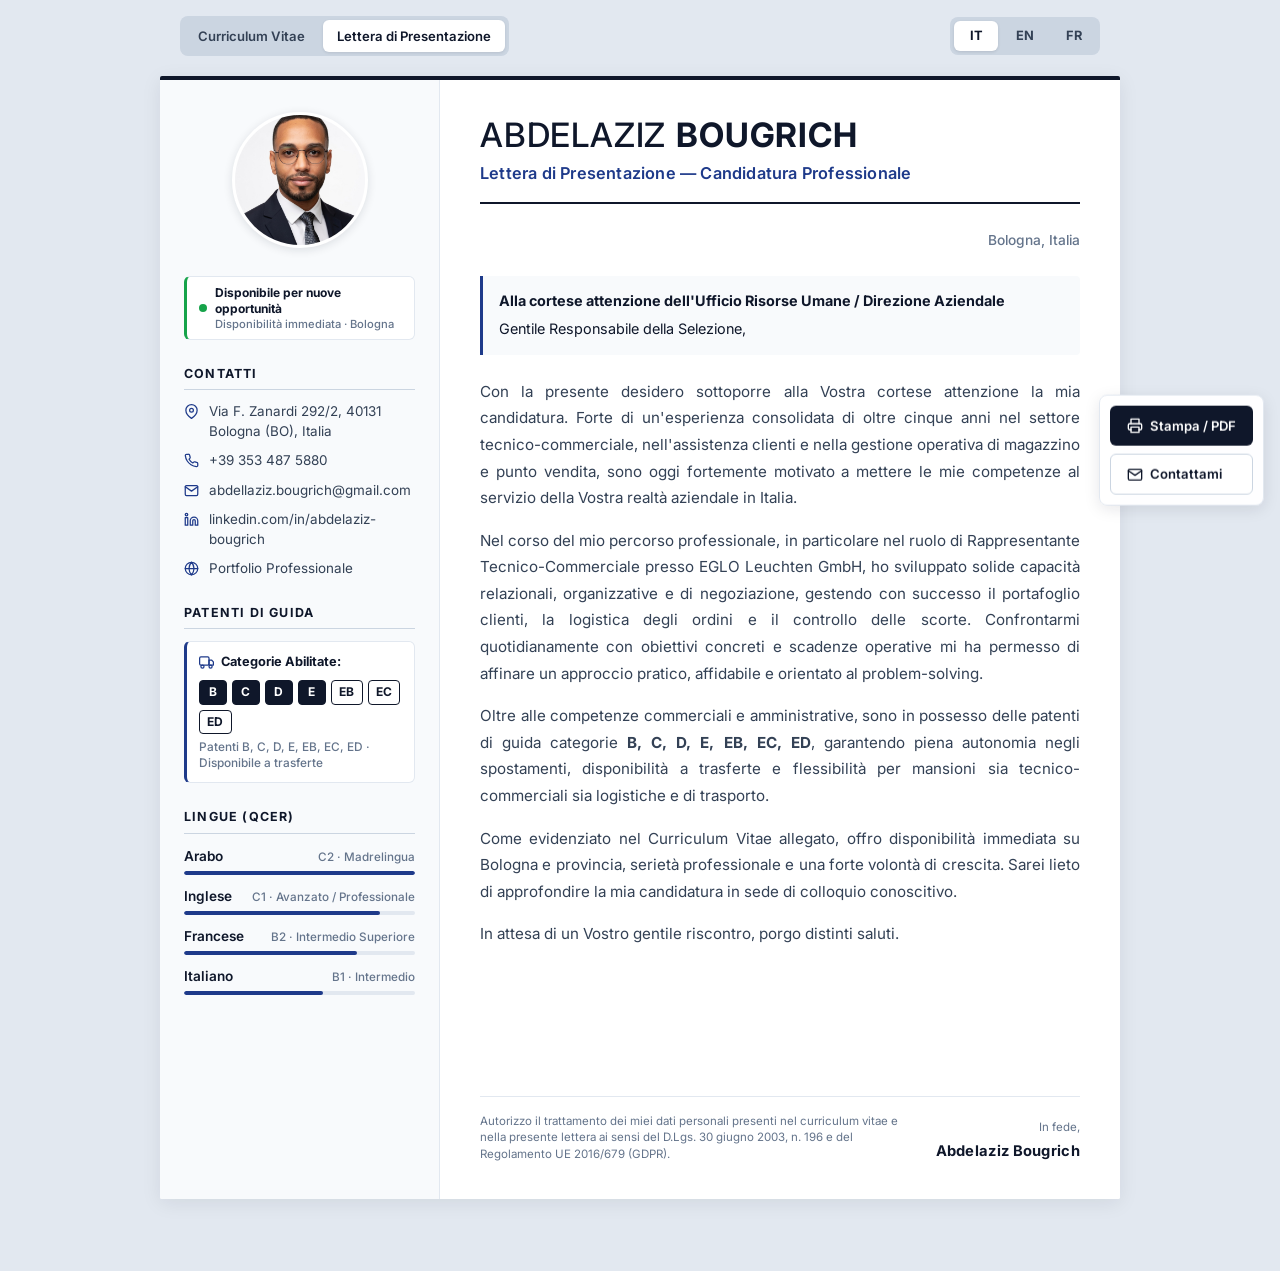
==== commit 8183e8c5: "up" ====
--- a/lettera.html
+++ b/lettera.html
@@ -98,7 +98,7 @@
                             </path>
                             <polyline points="22,6 12,13 2,6"></polyline>
                         </svg>
-                        <a href="mailto:abdelaziz.bougrich@gmail.com">abdelaziz.bougrich@gmail.com</a>
+                        <a href="mailto:abdellaziz.bougrich@gmail.com">abdellaziz.bougrich@gmail.com</a>
                     </p>
                     <p>
                         <svg xmlns="http://www.w3.org/2000/svg" width="15" height="15" viewBox="0 0 24 24" fill="none"
@@ -346,7 +346,7 @@
                 data-lang="fr">Imprimer / PDF</span>
         </a>
         <a class="cta-btn cta-email"
-            href="mailto:abdelaziz.bougrich@gmail.com?subject=Candidatura%20-%20Abdelaziz%20Bougrich"
+            href="mailto:abdellaziz.bougrich@gmail.com?subject=Candidatura%20-%20Abdelaziz%20Bougrich"
             aria-label="Email">
             <svg xmlns="http://www.w3.org/2000/svg" width="16" height="16" viewBox="0 0 24 24" fill="none"
                 stroke="currentColor" stroke-width="2" stroke-linecap="round" stroke-linejoin="round"
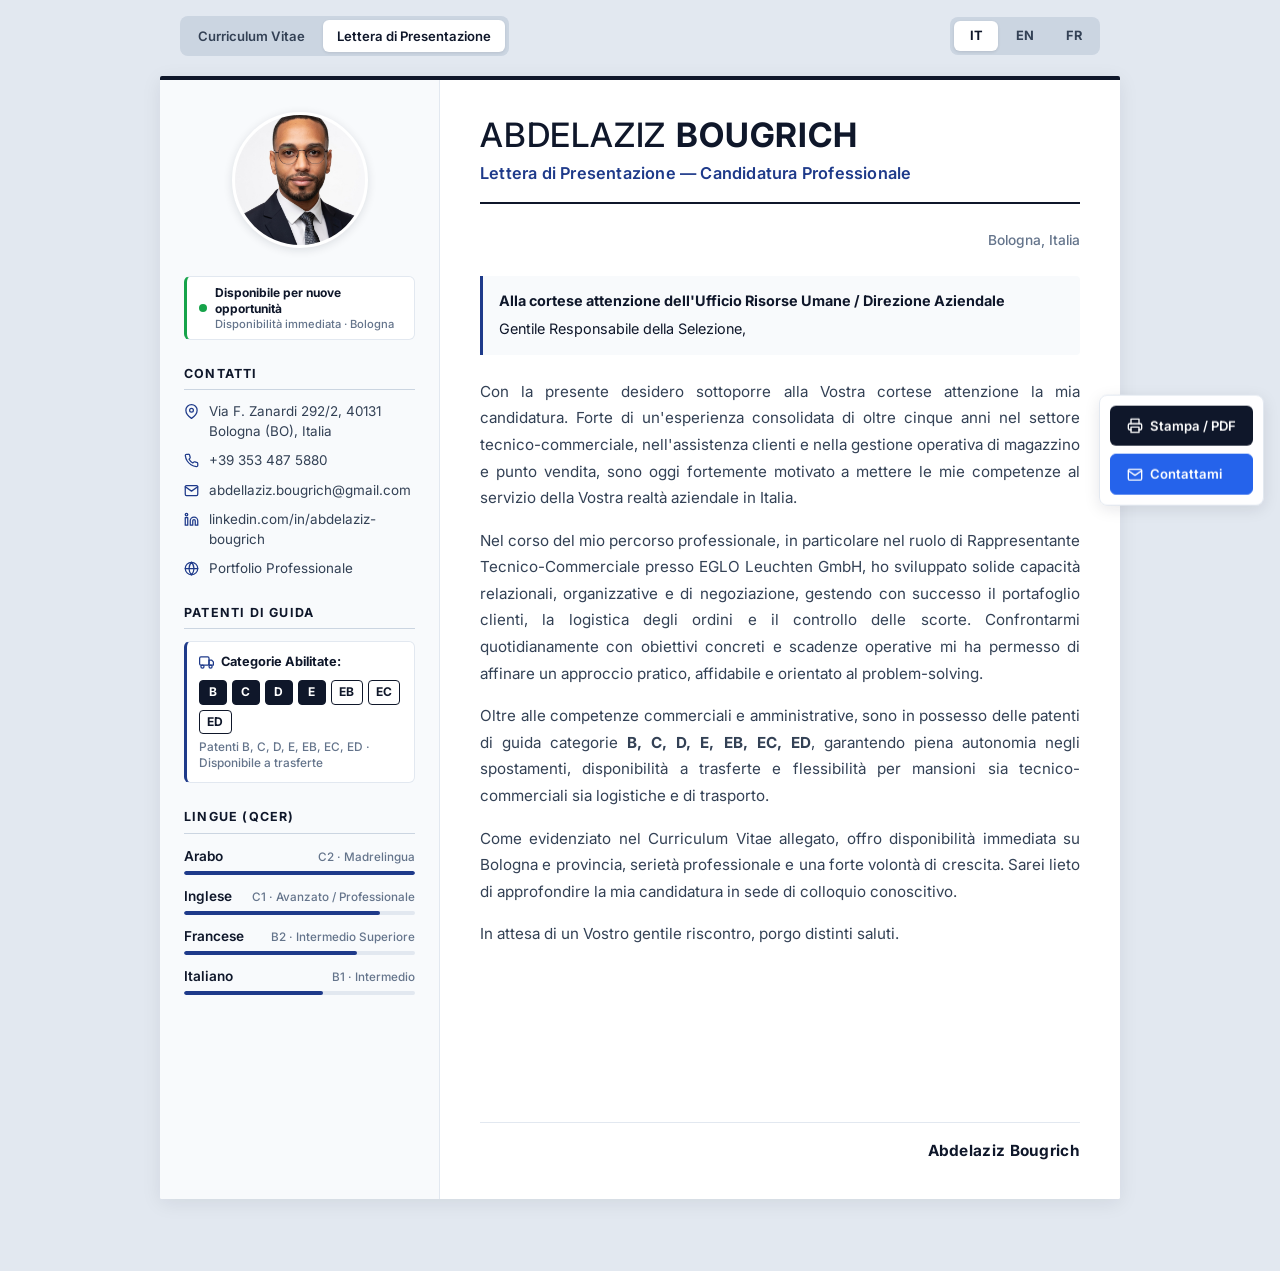
==== commit 79f53d9c: "up" ====
--- a/lettera.html
+++ b/lettera.html
@@ -98,7 +98,9 @@
                             </path>
                             <polyline points="22,6 12,13 2,6"></polyline>
                         </svg>
-                        <a href="mailto:abdellaziz.bougrich@gmail.com">abdellaziz.bougrich@gmail.com</a>
+                        <a href="https://mail.google.com/mail/?view=cm&amp;fs=1&amp;to=abdellaziz.bougrich@gmail.com&amp;su=Candidatura%20-%20Abdelaziz%20Bougrich"
+                            target="_blank" rel="noopener noreferrer"
+                            class="email-trigger">abdellaziz.bougrich@gmail.com</a>
                     </p>
                     <p>
                         <svg xmlns="http://www.w3.org/2000/svg" width="15" height="15" viewBox="0 0 24 24" fill="none"
@@ -311,21 +313,9 @@
                 </div>
             </section>
 
-            <!-- Mandatory Italian GDPR Compliance Footer & Signature -->
+            <!-- Signature Footer -->
             <footer class="cv-footer">
-                <div class="gdpr-footer">
-                    <span data-lang="it">Autorizzo il trattamento dei miei dati personali presenti nel curriculum vitae
-                        e nella presente lettera ai sensi del D.Lgs. 30 giugno 2003, n. 196 e del Regolamento UE
-                        2016/679 (GDPR).</span>
-                    <span data-lang="en">I authorize the processing of my personal data pursuant to Italian Legislative
-                        Decree 196/2003 and EU Regulation 2016/679 (GDPR).</span>
-                    <span data-lang="fr">J'autorise le traitement de mes données personnelles conformément au Décret
-                        Législatif italien 196/2003 et au Règlement UE 2016/679 (RGPD).</span>
-                </div>
                 <div class="cv-signature">
-                    <span class="cv-signature-place" data-lang="it">In fede,</span>
-                    <span class="cv-signature-place" data-lang="en">Sincerely,</span>
-                    <span class="cv-signature-place" data-lang="fr">Cordialement,</span>
                     <span class="cv-signature-name">Abdelaziz Bougrich</span>
                 </div>
             </footer>
@@ -345,9 +335,9 @@
             <span data-lang="it">Stampa / PDF</span><span data-lang="en">Print / PDF</span><span
                 data-lang="fr">Imprimer / PDF</span>
         </a>
-        <a class="cta-btn cta-email"
-            href="mailto:abdellaziz.bougrich@gmail.com?subject=Candidatura%20-%20Abdelaziz%20Bougrich"
-            aria-label="Email">
+        <a class="cta-btn cta-email email-trigger"
+            href="https://mail.google.com/mail/?view=cm&amp;fs=1&amp;to=abdellaziz.bougrich@gmail.com&amp;su=Candidatura%20-%20Abdelaziz%20Bougrich"
+            target="_blank" rel="noopener noreferrer" aria-label="Email">
             <svg xmlns="http://www.w3.org/2000/svg" width="16" height="16" viewBox="0 0 24 24" fill="none"
                 stroke="currentColor" stroke-width="2" stroke-linecap="round" stroke-linejoin="round"
                 aria-hidden="true">
@@ -372,10 +362,43 @@
             setTimeout(() => { document.title = orig; }, 1500);
         }
 
+        function isMobileDevice() {
+            return /Android|webOS|iPhone|iPad|iPod|BlackBerry|IEMobile|Opera Mini/i.test(navigator.userAgent) ||
+                (navigator.platform === 'MacIntel' && navigator.maxTouchPoints > 1);
+        }
+
+        function updateEmailLinks() {
+            const email = 'abdellaziz.bougrich@gmail.com';
+            const isIt = document.getElementById('lang-it').checked;
+            const isFr = document.getElementById('lang-fr').checked;
+
+            let subject = 'Job Application - Abdelaziz Bougrich';
+            if (isIt) subject = 'Candidatura - Abdelaziz Bougrich';
+            else if (isFr) subject = 'Candidature - Abdelaziz Bougrich';
+
+            const encodedSubject = encodeURIComponent(subject);
+            const mobile = isMobileDevice();
+
+            document.querySelectorAll('.email-trigger').forEach(function (link) {
+                if (mobile) {
+                    link.href = 'mailto:' + email + '?subject=' + encodedSubject;
+                    link.removeAttribute('target');
+                    link.removeAttribute('rel');
+                } else {
+                    link.href = 'https://mail.google.com/mail/?view=cm&fs=1&to=' + email + '&su=' + encodedSubject;
+                    link.setAttribute('target', '_blank');
+                    link.setAttribute('rel', 'noopener noreferrer');
+                }
+            });
+        }
+
+        updateEmailLinks();
+
         document.querySelectorAll('input[name="lang-switch"]').forEach(function (radio) {
             radio.addEventListener('change', function () {
                 const lang = this.id.replace('lang-', '');
                 document.documentElement.setAttribute('lang', lang);
+                updateEmailLinks();
             });
         });
     </script>
--- a/style.css
+++ b/style.css
@@ -587,22 +587,14 @@
     flex-shrink: 0;
 }
 
-/* Footer: Italian GDPR Privacy Statement & Signature */
+/* Footer: Signature */
 .cv-footer {
     margin-top: auto;
     padding-top: 16px;
     border-top: 1px solid var(--border-color);
     display: flex;
-    justify-content: space-between;
-    align-items: flex-end;
-    gap: 24px;
-}
-
-.gdpr-footer {
-    font-size: 0.72rem;
-    color: var(--text-muted);
-    line-height: 1.45;
-    max-width: 72%;
+    justify-content: flex-end;
+    align-items: center;
 }
 
 .cv-signature {
@@ -610,15 +602,8 @@
     flex-shrink: 0;
 }
 
-.cv-signature-place {
-    display: block;
-    font-size: 0.72rem;
-    color: var(--text-muted);
-    margin-bottom: 2px;
-}
-
 .cv-signature-name {
-    font-size: 0.92rem;
+    font-size: 0.96rem;
     font-weight: 700;
     color: var(--primary-navy);
     letter-spacing: 0.3px;
@@ -705,12 +690,21 @@
     text-decoration: none;
     cursor: pointer;
     border: 1px solid transparent;
-    transition: background-color 0.15s ease, transform 0.15s ease;
+    transition: background-color 0.15s ease, transform 0.12s ease, box-shadow 0.15s ease, filter 0.15s ease;
     white-space: nowrap;
+    user-select: none;
+    -webkit-tap-highlight-color: transparent;
 }
 
 .cta-btn:hover {
-    transform: translateY(-1px);
+    transform: translateY(-2px);
+    box-shadow: 0 4px 12px rgba(15, 23, 42, 0.18);
+    filter: brightness(1.06);
+}
+
+.cta-btn:active {
+    transform: translateY(0) scale(0.96);
+    box-shadow: 0 1px 4px rgba(15, 23, 42, 0.12);
 }
 
 .cta-print {
@@ -724,13 +718,14 @@
 }
 
 .cta-email {
-    background: #ffffff;
-    color: var(--primary-navy);
-    border-color: #cbd5e1;
+    background: var(--accent-blue);
+    color: #ffffff;
+    border-color: var(--accent-blue);
 }
 
 .cta-email:hover {
-    background: #f1f5f9;
+    background: #1d4ed8;
+    border-color: #1d4ed8;
 }
 
 .cta-whatsapp {
@@ -943,17 +938,11 @@
     .cv-footer {
         order: 10;
         padding: 16px 24px 28px;
-        flex-direction: column;
-        align-items: flex-start;
-        gap: 12px;
-    }
-
-    .gdpr-footer {
-        max-width: 100%;
+        justify-content: flex-end;
     }
 
     .cv-signature {
-        text-align: left;
+        text-align: right;
     }
 
     .prev-btn {
@@ -1253,18 +1242,10 @@
     .cv-footer {
         margin-top: auto !important;
         padding-top: 8px !important;
-    }
-
-    .gdpr-footer {
-        font-size: 6.8pt !important;
-        line-height: 1.3 !important;
-    }
-
-    .cv-signature-place {
-        font-size: 6.8pt !important;
+        justify-content: flex-end !important;
     }
 
     .cv-signature-name {
-        font-size: 8.5pt !important;
-    }
-}
+        font-size: 8.8pt !important;
+    }
+}
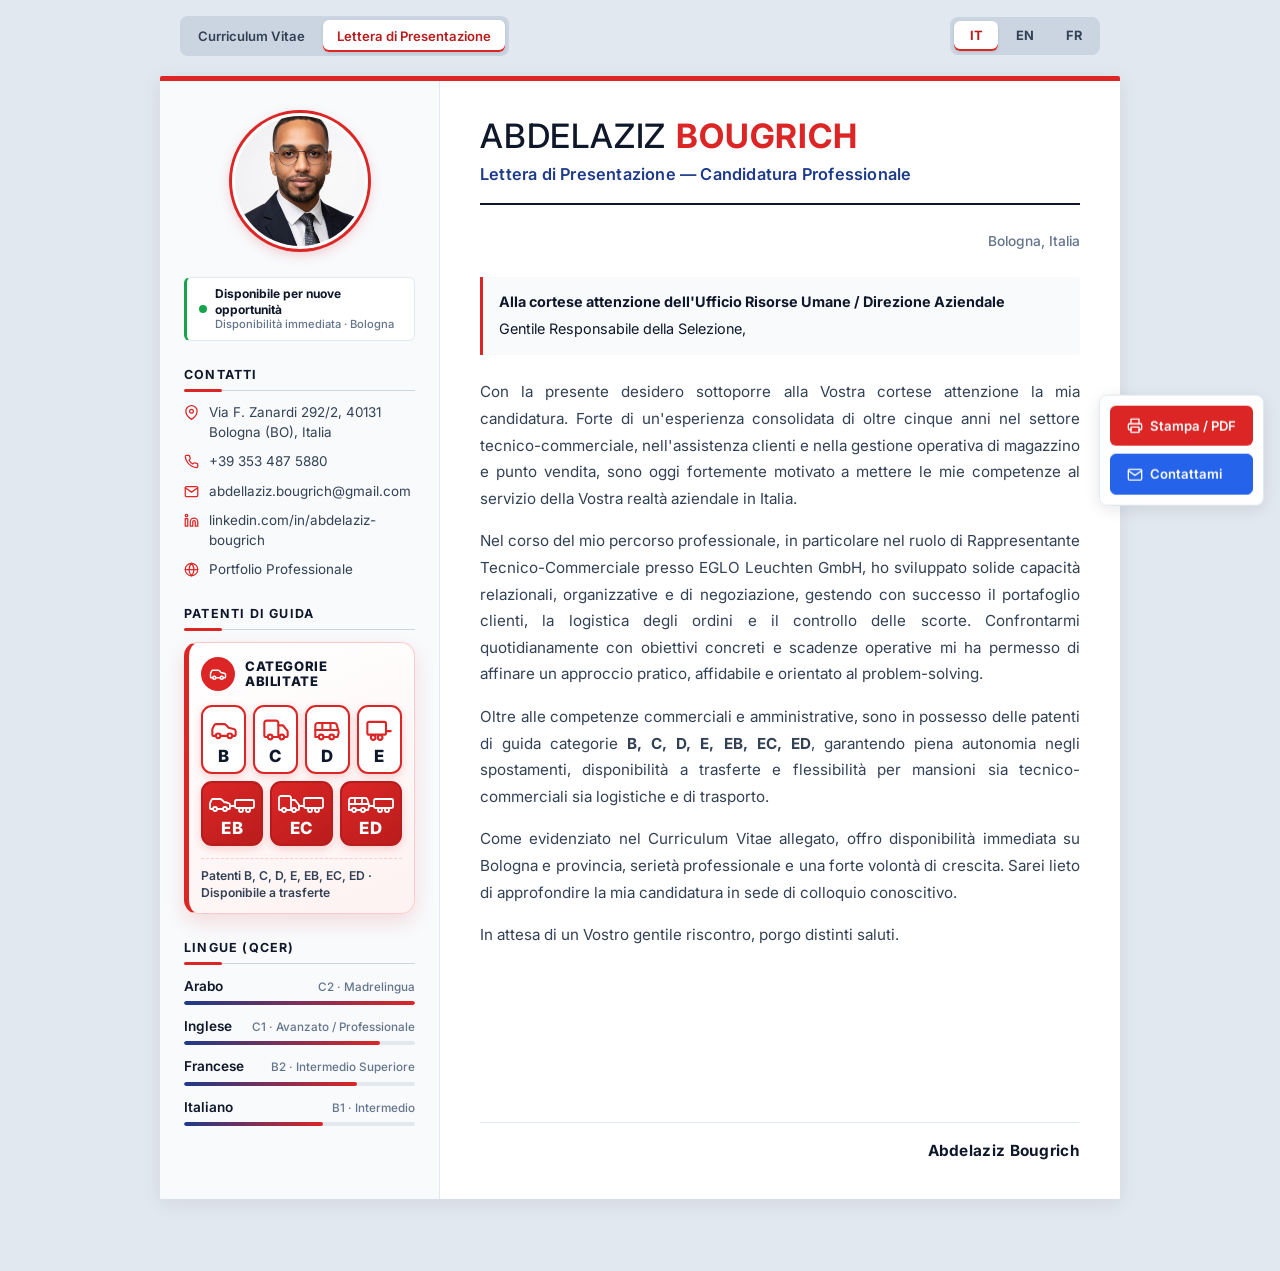
==== commit 0299b02b: "up" ====
--- a/lettera.html
+++ b/lettera.html
@@ -10,7 +10,9 @@
         content="Lettera di Presentazione di Abdelaziz Bougrich — Professionista Tecnico-Commerciale residente a Bologna, Italia.">
     <link rel="icon" type="image/svg+xml"
         href="data:image/svg+xml,<svg xmlns='http://www.w3.org/2000/svg' viewBox='0 0 32 32'><rect width='32' height='32' rx='6' fill='%230f172a'/><text x='16' y='21' font-family='sans-serif' font-size='13' font-weight='700' fill='white' text-anchor='middle'>AB</text></svg>">
+    <meta name="theme-color" content="#dc2626">
     <link rel="stylesheet" href="style.css">
+    <script>document.documentElement.classList.add('js');</script>
 </head>
 
 <body>
@@ -137,26 +139,119 @@
                 <h2 data-lang="fr">Permis de Conduire</h2>
                 <div class="cv-driving-block">
                     <div class="cv-driving-header">
-                        <svg width="15" height="15" viewBox="0 0 24 24" fill="none" stroke="currentColor"
-                            stroke-width="2" stroke-linecap="round" stroke-linejoin="round" class="cv-driving-ico"
-                            aria-hidden="true">
-                            <rect x="1" y="3" width="15" height="13" rx="2"></rect>
-                            <polygon points="16 8 20 8 23 11 23 16 16 16 16 8"></polygon>
-                            <circle cx="5.5" cy="18.5" r="2.5"></circle>
-                            <circle cx="18.5" cy="18.5" r="2.5"></circle>
-                        </svg>
-                        <span data-lang="it">Categorie Abilitate:</span>
-                        <span data-lang="en">Licensed Categories:</span>
-                        <span data-lang="fr">Catégories Validées :</span>
+                        <span class="cv-driving-badge" aria-hidden="true">
+                            <svg width="18" height="18" viewBox="0 0 24 24" fill="none" stroke="currentColor"
+                                stroke-width="2" stroke-linecap="round" stroke-linejoin="round" class="cv-driving-ico">
+                                <path d="M19 17h2c.6 0 1-.4 1-1v-3c0-.9-.7-1.7-1.5-1.9C18.7 10.6 16 10 16 10s-1.3-1.4-2.2-2.3c-.5-.4-1.1-.7-1.8-.7H5c-.6 0-1.1.4-1.4.9l-1.4 2.9A3.7 3.7 0 0 0 2 12v4c0 .6.4 1 1 1h2"></path>
+                                <circle cx="7" cy="17" r="2"></circle>
+                                <path d="M9 17h6"></path>
+                                <circle cx="17" cy="17" r="2"></circle>
+                            </svg>
+                        </span>
+                        <span class="cv-driving-title">
+                            <span data-lang="it">Categorie Abilitate</span>
+                            <span data-lang="en">Licensed Categories</span>
+                            <span data-lang="fr">Catégories Validées</span>
+                        </span>
                     </div>
-                    <div class="cv-licence-badges" aria-label="Driving Licences B, C, D, E, EB, EC, ED">
-                        <span class="cv-lic-pill" title="Categoria B">B</span>
-                        <span class="cv-lic-pill" title="Categoria C">C</span>
-                        <span class="cv-lic-pill" title="Categoria D">D</span>
-                        <span class="cv-lic-pill" title="Categoria E">E</span>
-                        <span class="cv-lic-pill cv-lic-trailer" title="Categoria EB">EB</span>
-                        <span class="cv-lic-pill cv-lic-trailer" title="Categoria EC">EC</span>
-                        <span class="cv-lic-pill cv-lic-trailer" title="Categoria ED">ED</span>
+                    <div class="cv-licence-badges" role="list" aria-label="Driving Licences B, C, D, E, EB, EC, ED">
+                        <span class="cv-lic-tile" role="listitem" style="--i:0"
+                            title="Categoria B — Autovetture / Light Vehicles">
+                            <svg class="cv-lic-svg" viewBox="0 0 24 24" fill="none" stroke="currentColor"
+                                stroke-width="1.8" stroke-linecap="round" stroke-linejoin="round" aria-hidden="true">
+                                <path d="M19 17h2c.6 0 1-.4 1-1v-3c0-.9-.7-1.7-1.5-1.9C18.7 10.6 16 10 16 10s-1.3-1.4-2.2-2.3c-.5-.4-1.1-.7-1.8-.7H5c-.6 0-1.1.4-1.4.9l-1.4 2.9A3.7 3.7 0 0 0 2 12v4c0 .6.4 1 1 1h2"></path>
+                                <circle cx="7" cy="17" r="2"></circle>
+                                <path d="M9 17h6"></path>
+                                <circle cx="17" cy="17" r="2"></circle>
+                            </svg>
+                            <b class="cv-lic-letter">B</b>
+                        </span>
+                        <span class="cv-lic-tile" role="listitem" style="--i:1"
+                            title="Categoria C — Autocarri &gt;3.5t / Heavy Trucks">
+                            <svg class="cv-lic-svg" viewBox="0 0 24 24" fill="none" stroke="currentColor"
+                                stroke-width="1.8" stroke-linecap="round" stroke-linejoin="round" aria-hidden="true">
+                                <path d="M14 18V6a2 2 0 0 0-2-2H4a2 2 0 0 0-2 2v11a1 1 0 0 0 1 1h2"></path>
+                                <path d="M15 18H9"></path>
+                                <path d="M19 18h2a1 1 0 0 0 1-1v-3.65a1 1 0 0 0-.22-.624l-3.48-4.35A1 1 0 0 0 17.52 8H14"></path>
+                                <circle cx="17" cy="18" r="2"></circle>
+                                <circle cx="7" cy="18" r="2"></circle>
+                            </svg>
+                            <b class="cv-lic-letter">C</b>
+                        </span>
+                        <span class="cv-lic-tile" role="listitem" style="--i:2"
+                            title="Categoria D — Autobus / Passenger Transport">
+                            <svg class="cv-lic-svg" viewBox="0 0 24 24" fill="none" stroke="currentColor"
+                                stroke-width="1.8" stroke-linecap="round" stroke-linejoin="round" aria-hidden="true">
+                                <path d="M8 6v6"></path>
+                                <path d="M15 6v6"></path>
+                                <path d="M2 12h19.6"></path>
+                                <path d="M18 18h3s.5-1.7.8-2.8c.1-.4.2-.8.2-1.2 0-.4-.1-.8-.2-1.2l-1.4-5C20.1 6.8 19.1 6 18 6H4a2 2 0 0 0-2 2v10h3"></path>
+                                <circle cx="7" cy="18" r="2"></circle>
+                                <path d="M9 18h5"></path>
+                                <circle cx="16" cy="18" r="2"></circle>
+                            </svg>
+                            <b class="cv-lic-letter">D</b>
+                        </span>
+                        <span class="cv-lic-tile" role="listitem" style="--i:3"
+                            title="Categoria E — Rimorchi Pesanti / Heavy Trailers">
+                            <svg class="cv-lic-svg" viewBox="0 0 24 24" fill="none" stroke="currentColor"
+                                stroke-width="1.8" stroke-linecap="round" stroke-linejoin="round" aria-hidden="true">
+                                <rect x="2" y="5" width="16" height="11" rx="1.5"></rect>
+                                <path d="M18 13h4"></path>
+                                <circle cx="7" cy="18.5" r="2"></circle>
+                                <circle cx="13" cy="18.5" r="2"></circle>
+                            </svg>
+                            <b class="cv-lic-letter">E</b>
+                        </span>
+                        <span class="cv-lic-tile cv-lic-trailer" role="listitem" style="--i:4"
+                            title="Categoria EB — Auto + Rimorchio / Vehicle + Trailer">
+                            <svg class="cv-lic-svg" viewBox="0 0 48 24" fill="none" stroke="currentColor"
+                                stroke-width="1.8" stroke-linecap="round" stroke-linejoin="round" aria-hidden="true">
+                                <path d="M19 17h2c.6 0 1-.4 1-1v-3c0-.9-.7-1.7-1.5-1.9C18.7 10.6 16 10 16 10s-1.3-1.4-2.2-2.3c-.5-.4-1.1-.7-1.8-.7H5c-.6 0-1.1.4-1.4.9l-1.4 2.9A3.7 3.7 0 0 0 2 12v4c0 .6.4 1 1 1h2"></path>
+                                <circle cx="7" cy="17" r="2"></circle>
+                                <path d="M9 17h6"></path>
+                                <circle cx="17" cy="17" r="2"></circle>
+                                <path d="M22 14h5"></path>
+                                <rect x="27" y="8" width="19" height="8" rx="1.5"></rect>
+                                <circle cx="33" cy="18" r="2"></circle>
+                                <circle cx="40" cy="18" r="2"></circle>
+                            </svg>
+                            <b class="cv-lic-letter">EB</b>
+                        </span>
+                        <span class="cv-lic-tile cv-lic-trailer" role="listitem" style="--i:5"
+                            title="Categoria EC — Autoarticolati / Articulated Heavy Trucks">
+                            <svg class="cv-lic-svg" viewBox="0 0 48 24" fill="none" stroke="currentColor"
+                                stroke-width="1.8" stroke-linecap="round" stroke-linejoin="round" aria-hidden="true">
+                                <path d="M14 18V6a2 2 0 0 0-2-2H4a2 2 0 0 0-2 2v11a1 1 0 0 0 1 1h2"></path>
+                                <path d="M15 18H9"></path>
+                                <path d="M19 18h2a1 1 0 0 0 1-1v-3.65a1 1 0 0 0-.22-.624l-3.48-4.35A1 1 0 0 0 17.52 8H14"></path>
+                                <circle cx="17" cy="18" r="2"></circle>
+                                <circle cx="7" cy="18" r="2"></circle>
+                                <path d="M22 14h5"></path>
+                                <rect x="27" y="6" width="19" height="10" rx="1.5"></rect>
+                                <circle cx="33" cy="18" r="2"></circle>
+                                <circle cx="40" cy="18" r="2"></circle>
+                            </svg>
+                            <b class="cv-lic-letter">EC</b>
+                        </span>
+                        <span class="cv-lic-tile cv-lic-trailer" role="listitem" style="--i:6"
+                            title="Categoria ED — Autosnodati / Articulated Coaches">
+                            <svg class="cv-lic-svg" viewBox="0 0 48 24" fill="none" stroke="currentColor"
+                                stroke-width="1.8" stroke-linecap="round" stroke-linejoin="round" aria-hidden="true">
+                                <path d="M8 6v6"></path>
+                                <path d="M15 6v6"></path>
+                                <path d="M2 12h19.6"></path>
+                                <path d="M18 18h3s.5-1.7.8-2.8c.1-.4.2-.8.2-1.2 0-.4-.1-.8-.2-1.2l-1.4-5C20.1 6.8 19.1 6 18 6H4a2 2 0 0 0-2 2v10h3"></path>
+                                <circle cx="7" cy="18" r="2"></circle>
+                                <path d="M9 18h5"></path>
+                                <circle cx="16" cy="18" r="2"></circle>
+                                <path d="M22 14h5"></path>
+                                <rect x="27" y="7" width="19" height="9" rx="1.5"></rect>
+                                <circle cx="33" cy="18" r="2"></circle>
+                                <circle cx="40" cy="18" r="2"></circle>
+                            </svg>
+                            <b class="cv-lic-letter">ED</b>
+                        </span>
                     </div>
                     <p class="cv-driving-note">
                         <span data-lang="it">Patenti B, C, D, E, EB, EC, ED · Disponibile a trasferte</span>
@@ -403,6 +498,7 @@
         });
     </script>
 
+    <script src="slides.js"></script>
 </body>
 
 </html>
--- a/style.css
+++ b/style.css
@@ -13,6 +13,13 @@
     --border-color:    #e2e8f0;
     --badge-bg:        #f1f5f9;
 
+    /* Red accent (added on top of the navy corporate palette) */
+    --accent-red:      #dc2626;
+    --red-dark:        #b91c1c;
+    --red-deep:        #7f1d1d;
+    --red-soft:        #fef2f2;
+    --red-line:        #fecaca;
+
     /* Typography */
     --font-family:     'Inter', -apple-system, BlinkMacSystemFont, 'Segoe UI', Roboto, Helvetica, Arial, sans-serif;
 }
@@ -77,8 +84,8 @@
 
 .doc-nav-link.active {
     background: #ffffff;
-    color: var(--primary-navy);
-    box-shadow: 0 1px 3px rgba(15, 23, 42, 0.1);
+    color: var(--red-dark);
+    box-shadow: 0 1px 3px rgba(15, 23, 42, 0.1), inset 0 -2px 0 var(--accent-red);
 }
 
 .lang-controls {
@@ -115,8 +122,8 @@
 #lang-en:checked ~ .top-bar .lang-controls label[for="lang-en"],
 #lang-fr:checked ~ .top-bar .lang-controls label[for="lang-fr"] {
     background: #ffffff;
-    color: var(--primary-navy);
-    box-shadow: 0 1px 3px rgba(15, 23, 42, 0.12);
+    color: var(--red-dark);
+    box-shadow: 0 1px 3px rgba(15, 23, 42, 0.12), inset 0 -2px 0 var(--accent-red);
 }
 
 /* Language Visibility Rules */
@@ -146,7 +153,7 @@
     grid-template-columns: 280px 1fr;
     min-height: 297mm;
     box-shadow: 0 4px 20px rgba(15, 23, 42, 0.08);
-    border-top: 4px solid var(--primary-navy);
+    border-top: 5px solid var(--accent-red);
     border-radius: 2px;
     overflow: hidden;
 }
@@ -170,7 +177,7 @@
     margin: 0 auto 4px;
     border-radius: 50%;
     border: 3px solid #ffffff;
-    box-shadow: 0 2px 10px rgba(15, 23, 42, 0.12);
+    box-shadow: 0 0 0 3px var(--accent-red), 0 4px 14px rgba(220, 38, 38, 0.28);
     background: #ffffff;
     overflow: hidden;
 }
@@ -236,6 +243,19 @@
     font-weight: 700;
     color: var(--primary-navy);
     border-bottom: 1.5px solid #cbd5e1;
+    position: relative;
+}
+
+.sidebar-section h2::after,
+section h2::after {
+    content: '';
+    position: absolute;
+    left: 0;
+    bottom: -1.5px;
+    width: 38px;
+    height: 3px;
+    border-radius: 2px;
+    background: var(--accent-red);
 }
 
 .skills-subtitle {
@@ -246,6 +266,9 @@
     color: var(--secondary-navy);
     text-transform: uppercase;
     letter-spacing: 0.5px;
+    border-left: 3px solid var(--accent-red);
+    padding-left: 8px;
+    line-height: 1.2;
 }
 
 /* Contact Info */
@@ -268,7 +291,7 @@
 .contact-icon {
     flex-shrink: 0;
     margin-top: 2px;
-    color: var(--secondary-navy);
+    color: var(--accent-red);
 }
 
 .contact-info a {
@@ -278,7 +301,7 @@
 }
 
 .contact-info a:hover {
-    color: var(--accent-blue);
+    color: var(--accent-red);
     text-decoration: underline;
 }
 
@@ -308,70 +331,384 @@
     position: absolute;
     left: 0;
     top: 0;
-    color: var(--secondary-navy);
+    color: var(--accent-red);
     font-weight: 700;
+}
+
+/* ============================================================
+   SOFT SKILLS SLIDER (swipe on phones, arrows + dots on laptops)
+   ============================================================ */
+.soft-slider {
+    position: relative;
+    margin-bottom: 20px;
+}
+
+.soft-track {
+    display: flex;
+    gap: 10px;
+    overflow-x: auto;
+    overscroll-behavior-x: contain;
+    scroll-snap-type: x mandatory;
+    scrollbar-width: none;
+    -webkit-overflow-scrolling: touch;
+    border-radius: 14px;
+}
+
+.soft-track::-webkit-scrollbar {
+    display: none;
+}
+
+.soft-slide {
+    position: relative;
+    flex: 0 0 100%;
+    min-height: 184px;
+    padding: 18px 16px 16px;
+    display: flex;
+    flex-direction: column;
+    gap: 14px;
+    scroll-snap-align: center;
+    scroll-snap-stop: always;
+    color: #ffffff;
+    background: linear-gradient(145deg, #0f172a 0%, #1e293b 55%, var(--red-deep) 135%);
+    border-left: 5px solid var(--accent-red);
+    border-radius: 14px;
+    box-shadow: 0 8px 20px rgba(15, 23, 42, 0.22);
+    overflow: hidden;
+}
+
+.soft-slide::after {
+    content: '';
+    position: absolute;
+    right: -46px;
+    bottom: -46px;
+    width: 150px;
+    height: 150px;
+    border-radius: 50%;
+    background: radial-gradient(circle, rgba(220, 38, 38, 0.6), transparent 70%);
+    pointer-events: none;
+}
+
+.soft-num {
+    position: absolute;
+    top: 8px;
+    right: 14px;
+    font-size: 2.6rem;
+    font-weight: 800;
+    line-height: 1;
+    color: rgba(255, 255, 255, 0.12);
+    letter-spacing: -1px;
+}
+
+.soft-ico {
+    flex-shrink: 0;
+    width: 50px;
+    height: 50px;
+    display: grid;
+    place-items: center;
+    border-radius: 15px;
+    color: #ffffff;
+    background: var(--accent-red);
+    box-shadow: 0 6px 16px rgba(220, 38, 38, 0.5), inset 0 0 0 1px rgba(255, 255, 255, 0.25);
+}
+
+.soft-text {
+    position: relative;
+    z-index: 1;
+}
+
+.soft-title {
+    font-size: 1.02rem;
+    font-weight: 700;
+    line-height: 1.25;
+    color: #ffffff;
+}
+
+.soft-desc {
+    margin-top: 7px;
+    font-size: 0.82rem;
+    line-height: 1.5;
+    color: #cbd5e1;
+    font-weight: 500;
+}
+
+/* Slide transition: icon pops in, text slides in from the right */
+.js .soft-slide .soft-ico {
+    transition: transform 0.55s cubic-bezier(0.34, 1.56, 0.64, 1);
+}
+
+.js .soft-slide .soft-text {
+    transition: opacity 0.5s ease 0.1s, transform 0.55s cubic-bezier(0.2, 0.8, 0.2, 1) 0.1s;
+}
+
+.js .soft-slide:not(.is-active) .soft-ico {
+    transform: scale(0.55) rotate(-14deg);
+}
+
+.js .soft-slide:not(.is-active) .soft-text {
+    opacity: 0.2;
+    transform: translateX(30px);
+}
+
+.soft-controls {
+    display: flex;
+    align-items: center;
+    justify-content: space-between;
+    gap: 10px;
+    margin-top: 12px;
+}
+
+.soft-arrow {
+    flex-shrink: 0;
+    width: 36px;
+    height: 36px;
+    display: grid;
+    place-items: center;
+    border: 0;
+    border-radius: 50%;
+    cursor: pointer;
+    color: #ffffff;
+    background: var(--accent-red);
+    box-shadow: 0 4px 10px rgba(220, 38, 38, 0.4);
+    transition: background-color 0.15s ease, transform 0.15s ease, box-shadow 0.15s ease;
+    -webkit-tap-highlight-color: transparent;
+}
+
+.soft-arrow:hover {
+    background: var(--red-dark);
+    transform: scale(1.1);
+    box-shadow: 0 6px 14px rgba(220, 38, 38, 0.5);
+}
+
+.soft-arrow:active {
+    transform: scale(0.9);
+}
+
+.soft-arrow:focus-visible,
+.soft-dot:focus-visible {
+    outline: 2px solid var(--primary-navy);
+    outline-offset: 2px;
+}
+
+.soft-dots {
+    display: flex;
+    align-items: center;
+    gap: 7px;
+}
+
+.soft-dot {
+    position: relative;
+    width: 9px;
+    height: 9px;
+    padding: 0;
+    border: 0;
+    border-radius: 99px;
+    cursor: pointer;
+    background: #cbd5e1;
+    transition: width 0.3s ease, background-color 0.3s ease;
+}
+
+.soft-dot::before {
+    content: '';
+    position: absolute;
+    inset: -12px -4px;
+}
+
+.soft-dot.is-active {
+    width: 28px;
+    background: var(--accent-red);
+}
+
+.soft-progress {
+    height: 3px;
+    margin-top: 10px;
+    border-radius: 3px;
+    background: #e2e8f0;
+    overflow: hidden;
+}
+
+.soft-progress span {
+    display: block;
+    width: 0;
+    height: 100%;
+    background: linear-gradient(90deg, var(--accent-red), #fb7185);
+}
+
+.soft-progress span.run {
+    animation: softProgress var(--soft-dur, 5500ms) linear forwards;
+}
+
+.soft-slider.is-paused .soft-progress span.run {
+    animation-play-state: paused;
+}
+
+@keyframes softProgress {
+    from { width: 0; }
+    to   { width: 100%; }
 }
 
 /* ============================================================
    DRIVING LICENCES BLOCK (Patenti: B, C, D, E, EB, EC, ED)
    ============================================================ */
 .cv-driving-block {
-    background: #ffffff;
-    border: 1px solid var(--border-color);
-    border-left: 3px solid var(--secondary-navy);
-    border-radius: 6px;
-    padding: 10px 12px;
-    margin-top: 4px;
+    background: linear-gradient(160deg, #ffffff 0%, var(--red-soft) 100%);
+    border: 1px solid var(--red-line);
+    border-left: 5px solid var(--accent-red);
+    border-radius: 14px;
+    padding: 14px 12px 12px;
+    margin-top: 6px;
+    box-shadow: 0 8px 20px rgba(220, 38, 38, 0.14);
 }
 
 .cv-driving-header {
     display: flex;
     align-items: center;
+    gap: 10px;
+    margin-bottom: 14px;
+}
+
+.cv-driving-badge {
+    flex-shrink: 0;
+    width: 34px;
+    height: 34px;
+    display: grid;
+    place-items: center;
+    border-radius: 50%;
+    color: #ffffff;
+    background: var(--accent-red);
+    animation: badgePulse 2.4s ease-in-out infinite;
+}
+
+.cv-driving-ico {
+    flex-shrink: 0;
+}
+
+.cv-driving-title {
+    font-size: 0.82rem;
+    font-weight: 800;
+    line-height: 1.2;
+    letter-spacing: 0.6px;
+    text-transform: uppercase;
+    color: var(--primary-navy);
+}
+
+@keyframes badgePulse {
+    0%, 100% { box-shadow: 0 0 0 4px rgba(220, 38, 38, 0.18); }
+    50%      { box-shadow: 0 0 0 9px rgba(220, 38, 38, 0.04); }
+}
+
+.cv-licence-badges {
+    display: grid;
+    grid-template-columns: repeat(12, 1fr);
     gap: 7px;
-    font-size: 0.8rem;
-    font-weight: 700;
-    color: var(--primary-navy);
-    margin-bottom: 8px;
-}
-
-.cv-driving-ico {
-    color: var(--secondary-navy);
-    flex-shrink: 0;
-}
-
-.cv-licence-badges {
-    display: flex;
-    flex-wrap: wrap;
-    gap: 5px;
-    margin-bottom: 6px;
-}
-
-.cv-lic-pill {
-    display: inline-flex;
+    margin-bottom: 12px;
+}
+
+.cv-lic-tile {
+    grid-column: span 3;
+    display: flex;
+    flex-direction: column;
     align-items: center;
     justify-content: center;
-    min-width: 28px;
-    padding: 2px 7px;
-    font-size: 0.75rem;
-    font-weight: 700;
-    border-radius: 4px;
-    background: var(--primary-navy);
+    gap: 4px;
+    padding: 9px 2px 7px;
+    color: var(--accent-red);
+    background: #ffffff;
+    border: 2px solid var(--accent-red);
+    border-radius: 11px;
+    box-shadow: 0 3px 8px rgba(220, 38, 38, 0.2);
+    cursor: default;
+    transition: transform 0.2s ease, box-shadow 0.2s ease;
+}
+
+.cv-lic-tile.cv-lic-trailer {
+    grid-column: span 4;
     color: #ffffff;
-    border: 1px solid var(--primary-navy);
-    letter-spacing: 0.3px;
-}
-
-.cv-lic-pill.cv-lic-trailer {
-    background: #ffffff;
+    background: linear-gradient(145deg, var(--accent-red), var(--red-dark));
+    border-color: var(--red-dark);
+}
+
+.cv-lic-tile:hover {
+    transform: translateY(-3px) scale(1.05);
+    box-shadow: 0 10px 18px rgba(220, 38, 38, 0.35);
+}
+
+.cv-lic-svg {
+    width: 28px;
+    height: 28px;
+    flex-shrink: 0;
+}
+
+.cv-lic-trailer .cv-lic-svg {
+    width: 48px;
+    height: 24px;
+}
+
+.cv-lic-letter {
+    font-size: 1.05rem;
+    font-weight: 800;
+    line-height: 1;
+    letter-spacing: 0.5px;
     color: var(--primary-navy);
-    border: 1.5px solid var(--primary-navy);
+}
+
+.cv-lic-trailer .cv-lic-letter {
+    color: #ffffff;
 }
 
 .cv-driving-note {
-    font-size: 0.74rem;
-    color: var(--text-muted);
-    line-height: 1.35;
-    font-weight: 500;
+    font-size: 0.76rem;
+    color: var(--text-body);
+    line-height: 1.4;
+    font-weight: 600;
+    padding-top: 8px;
+    border-top: 1px dashed var(--red-line);
+}
+
+/* Licence tiles slide in one after the other when the block scrolls into view */
+.js .reveal-group:not(.is-visible) .cv-lic-tile {
+    opacity: 0;
+}
+
+.js .reveal-group.is-visible .cv-lic-tile {
+    animation: tileSlide 0.65s cubic-bezier(0.34, 1.56, 0.64, 1) backwards;
+    animation-delay: calc(var(--i, 0) * 85ms + 150ms);
+}
+
+@keyframes tileSlide {
+    from { opacity: 0; transform: translateX(-26px) scale(0.85); }
+    to   { opacity: 1; transform: none; }
+}
+
+/* ============================================================
+   SLIDE-IN REVEAL EFFECT (sidebar from left, content from right)
+   ============================================================ */
+.js .reveal {
+    opacity: 0;
+    transition: opacity 0.7s ease, transform 0.8s cubic-bezier(0.2, 0.8, 0.2, 1);
+    transition-delay: var(--rd, 0ms);
+    will-change: opacity, transform;
+}
+
+.js .reveal.from-left   { transform: translateX(-56px); }
+.js .reveal.from-right  { transform: translateX(56px); }
+.js .reveal.from-bottom { transform: translateY(44px); }
+
+.js .reveal.is-visible {
+    opacity: 1;
+    transform: none;
+}
+
+@media (prefers-reduced-motion: reduce) {
+    .js .reveal,
+    .js .soft-slide .soft-ico,
+    .js .soft-slide .soft-text {
+        transition: none;
+    }
+
+    .cv-driving-badge,
+    .js .reveal-group.is-visible .cv-lic-tile {
+        animation: none;
+    }
 }
 
 /* ============================================================
@@ -418,7 +755,7 @@
 
 .lang-bar-fill {
     height: 100%;
-    background: var(--secondary-navy);
+    background: linear-gradient(90deg, var(--secondary-navy), var(--accent-red));
     border-radius: 2px;
 }
 
@@ -456,6 +793,7 @@
 
 header h1 .last-name {
     font-weight: 700;
+    color: var(--accent-red);
 }
 
 header .subtitle {
@@ -478,6 +816,7 @@
     padding-bottom: 6px;
     font-weight: 700;
     border-bottom: 1.5px solid var(--border-color);
+    position: relative;
 }
 
 /* Profile Summary */
@@ -578,9 +917,9 @@
 }
 
 .btn-view-degree:hover {
-    background: var(--secondary-navy);
+    background: var(--accent-red);
     color: #ffffff;
-    border-color: var(--secondary-navy);
+    border-color: var(--accent-red);
 }
 
 .btn-view-degree svg {
@@ -636,7 +975,7 @@
     margin-bottom: 24px;
     padding: 12px 16px;
     background: var(--sidebar-bg);
-    border-left: 3px solid var(--secondary-navy);
+    border-left: 3px solid var(--accent-red);
     border-radius: 0 4px 4px 0;
 }
 
@@ -708,8 +1047,12 @@
 }
 
 .cta-print {
-    background: var(--primary-navy);
+    background: var(--accent-red);
     color: #ffffff;
+}
+
+.cta-print:hover {
+    background: var(--red-dark);
 }
 
 .cta-pdf {
@@ -830,7 +1173,7 @@
 }
 
 .modal-nav:hover {
-    background: rgba(255, 255, 255, 0.3);
+    background: var(--accent-red);
 }
 
 .prev-btn {
@@ -849,6 +1192,10 @@
         padding-bottom: 80px;
     }
 
+    .cta-bar {
+        flex-wrap: wrap;
+    }
+
     .cta-bar.cta-hidden {
         transform: translateY(120%);
     }
@@ -863,6 +1210,63 @@
     .sidebar,
     .main-content {
         display: contents;
+    }
+
+    .soft-slider {
+        max-width: 620px;
+        margin-left: auto;
+        margin-right: auto;
+    }
+
+    .soft-slide {
+        min-height: 168px;
+        padding: 20px 20px 18px;
+    }
+
+    .soft-title {
+        font-size: 1.12rem;
+    }
+
+    .soft-desc {
+        font-size: 0.9rem;
+    }
+
+    .soft-arrow {
+        width: 42px;
+        height: 42px;
+    }
+
+    .cv-driving-block {
+        max-width: 620px;
+        margin-left: auto;
+        margin-right: auto;
+        padding: 16px 16px 14px;
+    }
+
+    .cv-driving-title {
+        font-size: 0.9rem;
+    }
+
+    .cv-lic-svg {
+        width: 34px;
+        height: 34px;
+    }
+
+    .cv-lic-trailer .cv-lic-svg {
+        width: 60px;
+        height: 30px;
+    }
+
+    .cv-lic-letter {
+        font-size: 1.2rem;
+    }
+
+    .cv-lic-tile {
+        padding: 12px 2px 9px;
+    }
+
+    .cv-driving-note {
+        font-size: 0.82rem;
     }
 
     .photo-container {
@@ -954,7 +1358,25 @@
     }
 }
 
+@media screen and (min-width: 520px) and (max-width: 850px) {
+    .soft-slide {
+        flex-direction: row;
+        align-items: center;
+        gap: 20px;
+    }
+
+    .soft-ico {
+        width: 62px;
+        height: 62px;
+        border-radius: 18px;
+    }
+}
+
 @media screen and (max-width: 480px) {
+    .soft-slide {
+        min-height: 176px;
+    }
+
     .top-bar {
         padding: 12px 12px 6px;
         justify-content: center;
@@ -1047,7 +1469,7 @@
         height: 297mm !important;
         max-height: 297mm !important;
         overflow: hidden !important;
-        border-top: 3px solid var(--primary-navy) !important;
+        border-top: 3px solid var(--accent-red) !important;
         border-radius: 0 !important;
     }
 
@@ -1074,8 +1496,11 @@
     }
 
     .skills-subtitle {
-        font-size: 7.4pt !important;
+        font-size: 7.2pt !important;
         margin-bottom: 4px !important;
+        letter-spacing: 0.1px !important;
+        padding-left: 5px !important;
+        border-left-width: 2px !important;
     }
 
     .contact-info {
@@ -1103,42 +1528,137 @@
         line-height: 1.3 !important;
     }
 
+    /* Soft skills in print: compact icon + title list (no slider) */
+    .soft-slider {
+        margin-bottom: 9px !important;
+    }
+
+    .soft-track {
+        display: block !important;
+        overflow: visible !important;
+        border-radius: 0 !important;
+    }
+
+    .soft-slide {
+        display: flex !important;
+        flex-direction: row !important;
+        align-items: flex-start !important;
+        gap: 5px !important;
+        min-height: 0 !important;
+        padding: 0 !important;
+        margin: 0 0 2.5px !important;
+        color: var(--text-body) !important;
+        background: none !important;
+        border: 0 !important;
+        border-radius: 0 !important;
+        box-shadow: none !important;
+        overflow: visible !important;
+    }
+
+    .soft-slide::after,
+    .soft-num,
+    .soft-desc,
+    .soft-controls,
+    .soft-progress {
+        display: none !important;
+    }
+
+    .soft-ico {
+        width: 11px !important;
+        height: 11px !important;
+        margin-top: 1.5px !important;
+        border-radius: 0 !important;
+        color: var(--accent-red) !important;
+        background: none !important;
+        box-shadow: none !important;
+    }
+
+    .soft-ico svg {
+        width: 11px !important;
+        height: 11px !important;
+    }
+
+    .soft-text {
+        opacity: 1 !important;
+    }
+
+    .soft-title {
+        font-size: 8.3pt !important;
+        font-weight: 500 !important;
+        line-height: 1.3 !important;
+        color: var(--text-body) !important;
+    }
+
     /* Driving block in print: high contrast & compact */
     .cv-driving-block {
-        padding: 7px 9px !important;
+        padding: 6px 8px !important;
+        margin-top: 2px !important;
         background: #ffffff !important;
-        border: 1px solid #cbd5e1 !important;
-        border-left: 2.5px solid var(--secondary-navy) !important;
+        border: 1px solid var(--red-line) !important;
+        border-left: 3px solid var(--accent-red) !important;
+        border-radius: 6px !important;
+        box-shadow: none !important;
     }
 
     .cv-driving-header {
-        font-size: 7.8pt !important;
+        gap: 5px !important;
         margin-bottom: 5px !important;
     }
 
+    .cv-driving-badge {
+        width: 16px !important;
+        height: 16px !important;
+        box-shadow: none !important;
+    }
+
+    .cv-driving-ico {
+        width: 10px !important;
+        height: 10px !important;
+    }
+
+    .cv-driving-title {
+        font-size: 7pt !important;
+        letter-spacing: 0.1px !important;
+    }
+
     .cv-licence-badges {
-        gap: 3.5px !important;
+        gap: 3px !important;
         margin-bottom: 4px !important;
     }
 
-    .cv-lic-pill {
-        font-size: 7.2pt !important;
-        padding: 1px 5px !important;
-        min-width: 22px !important;
-        background: var(--primary-navy) !important;
-        color: #ffffff !important;
-        border: 1px solid var(--primary-navy) !important;
-    }
-
-    .cv-lic-pill.cv-lic-trailer {
-        background: #ffffff !important;
-        color: var(--primary-navy) !important;
-        border: 1px solid var(--primary-navy) !important;
+    .cv-lic-tile {
+        gap: 1px !important;
+        padding: 2px 0 1px !important;
+        border-width: 1.2px !important;
+        border-radius: 5px !important;
+        box-shadow: none !important;
+        opacity: 1 !important;
+    }
+
+    .cv-lic-svg {
+        width: 14px !important;
+        height: 14px !important;
+    }
+
+    .cv-lic-trailer .cv-lic-svg {
+        width: 26px !important;
+        height: 13px !important;
+    }
+
+    .cv-lic-letter {
+        font-size: 7.4pt !important;
     }
 
     .cv-driving-note {
+        padding-top: 3px !important;
         font-size: 7pt !important;
         line-height: 1.25 !important;
+    }
+
+    .reveal,
+    .reveal-group .cv-lic-tile {
+        opacity: 1 !important;
+        transform: none !important;
     }
 
     /* Languages in print */
